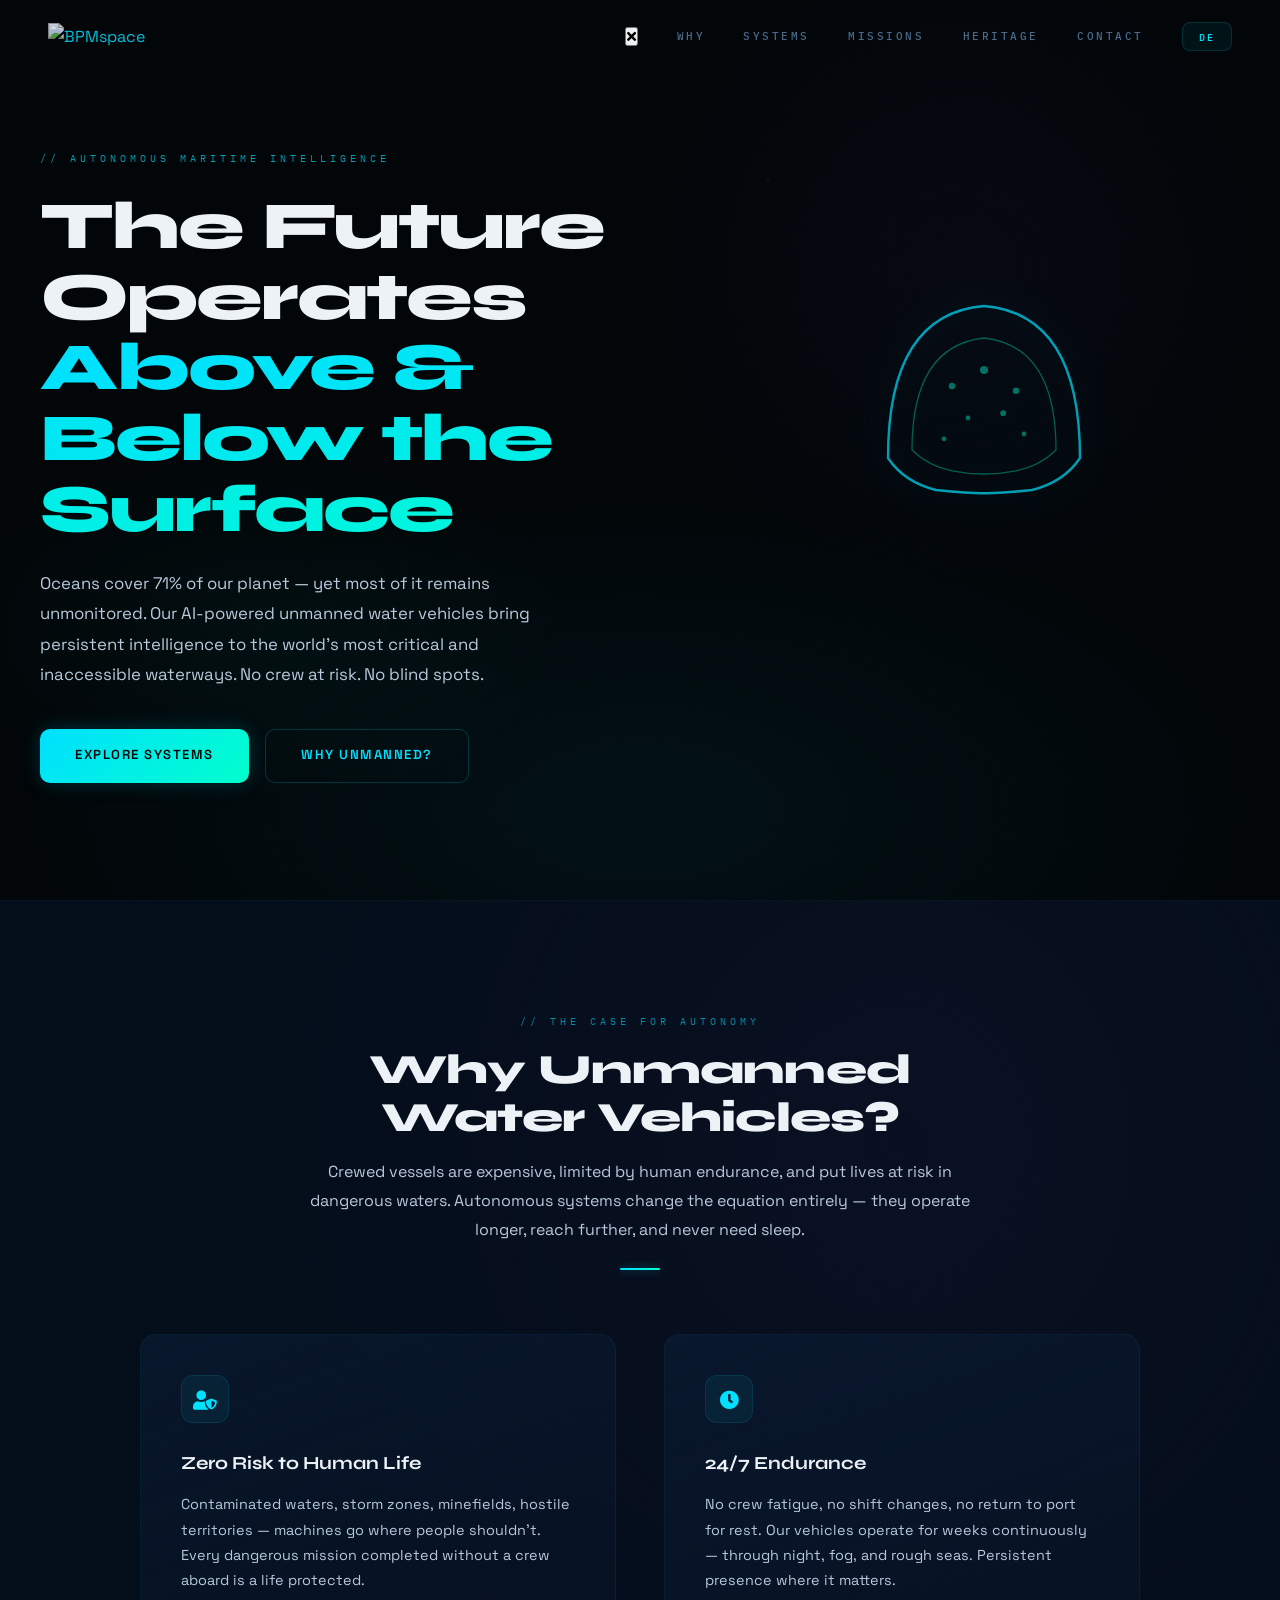
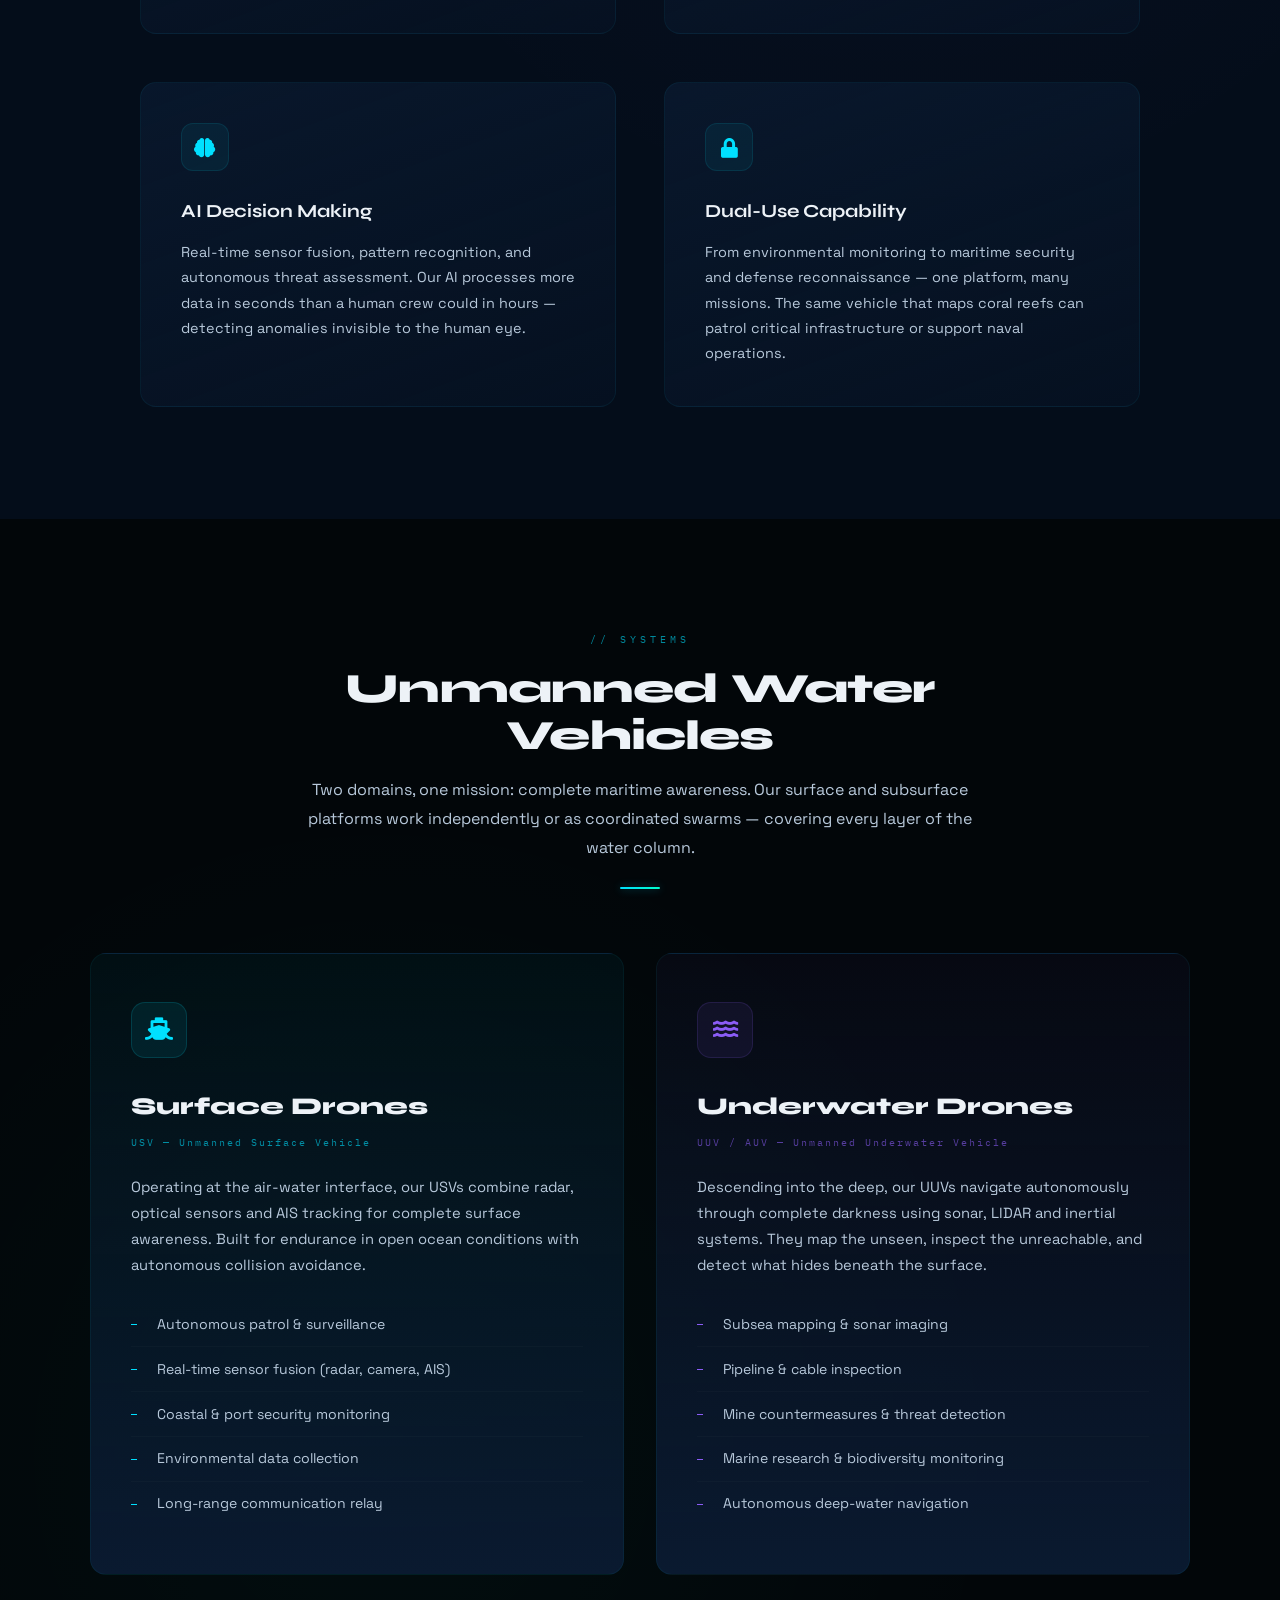
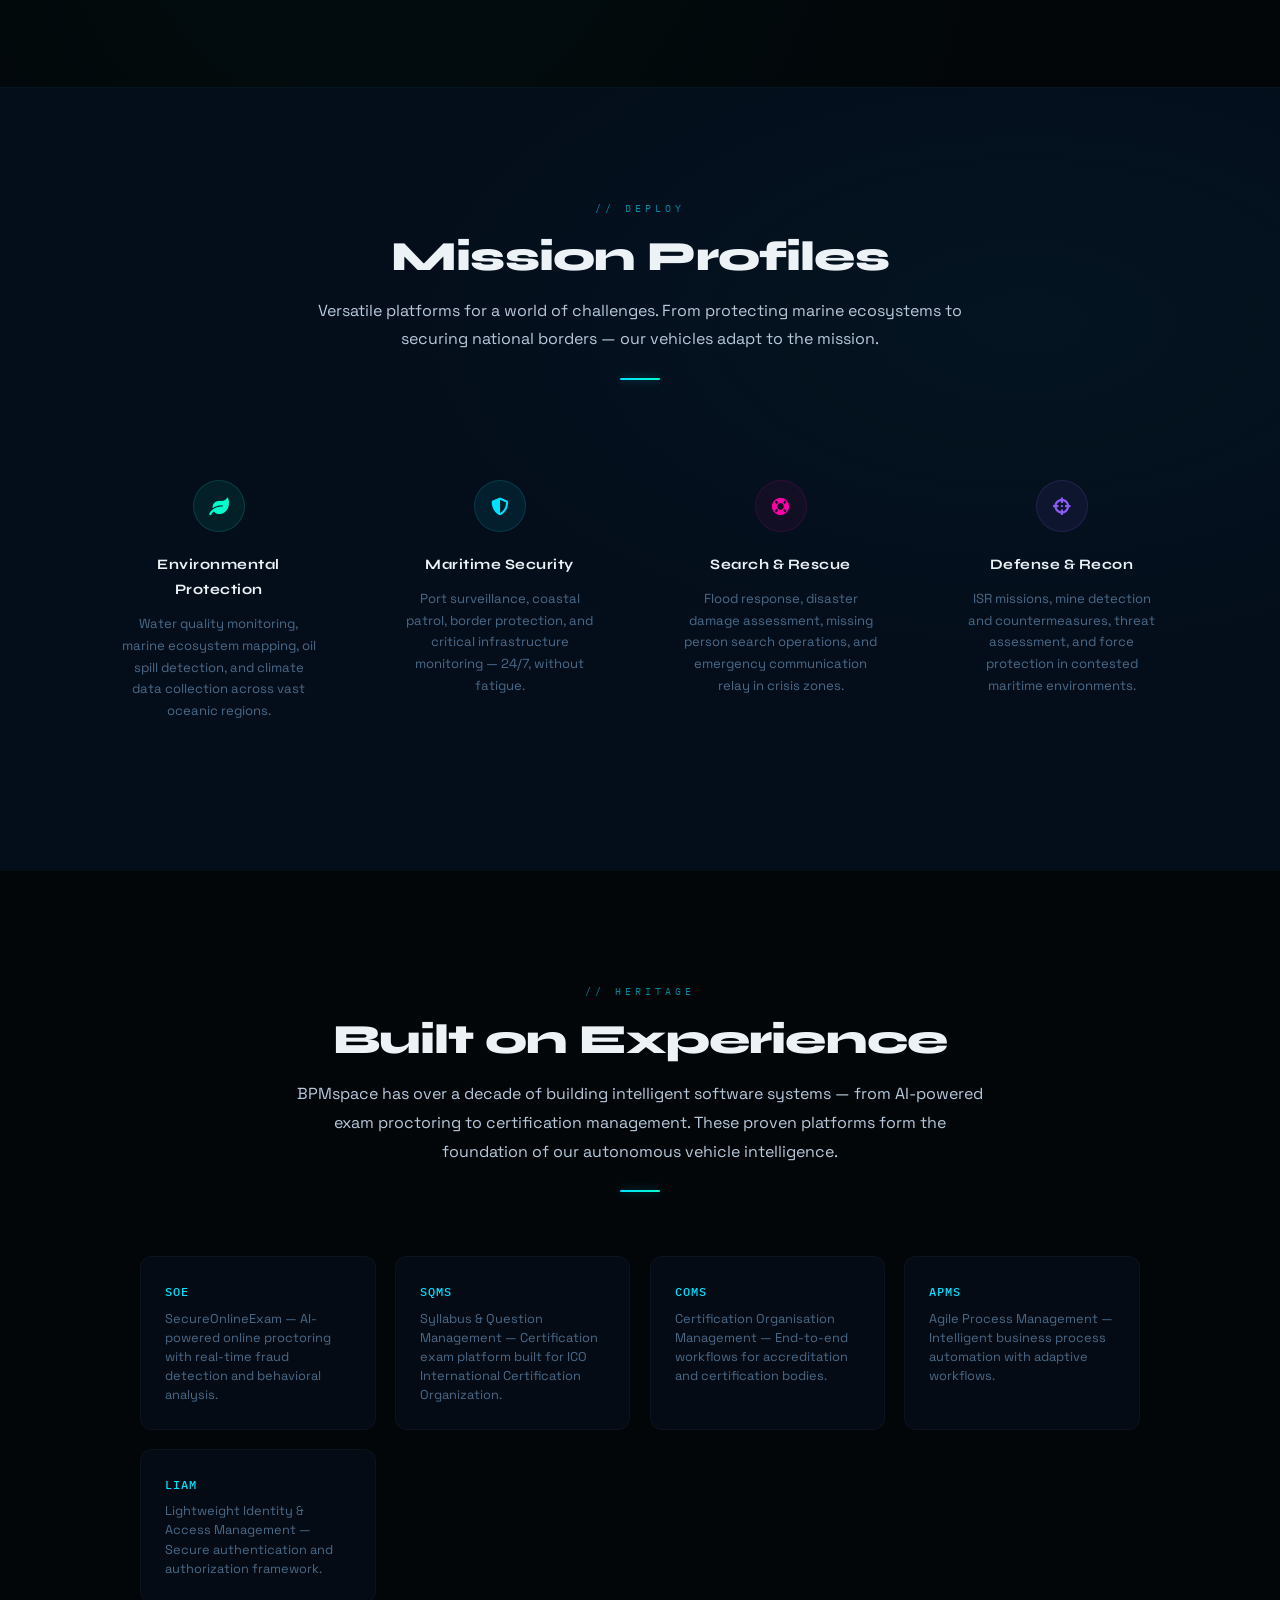
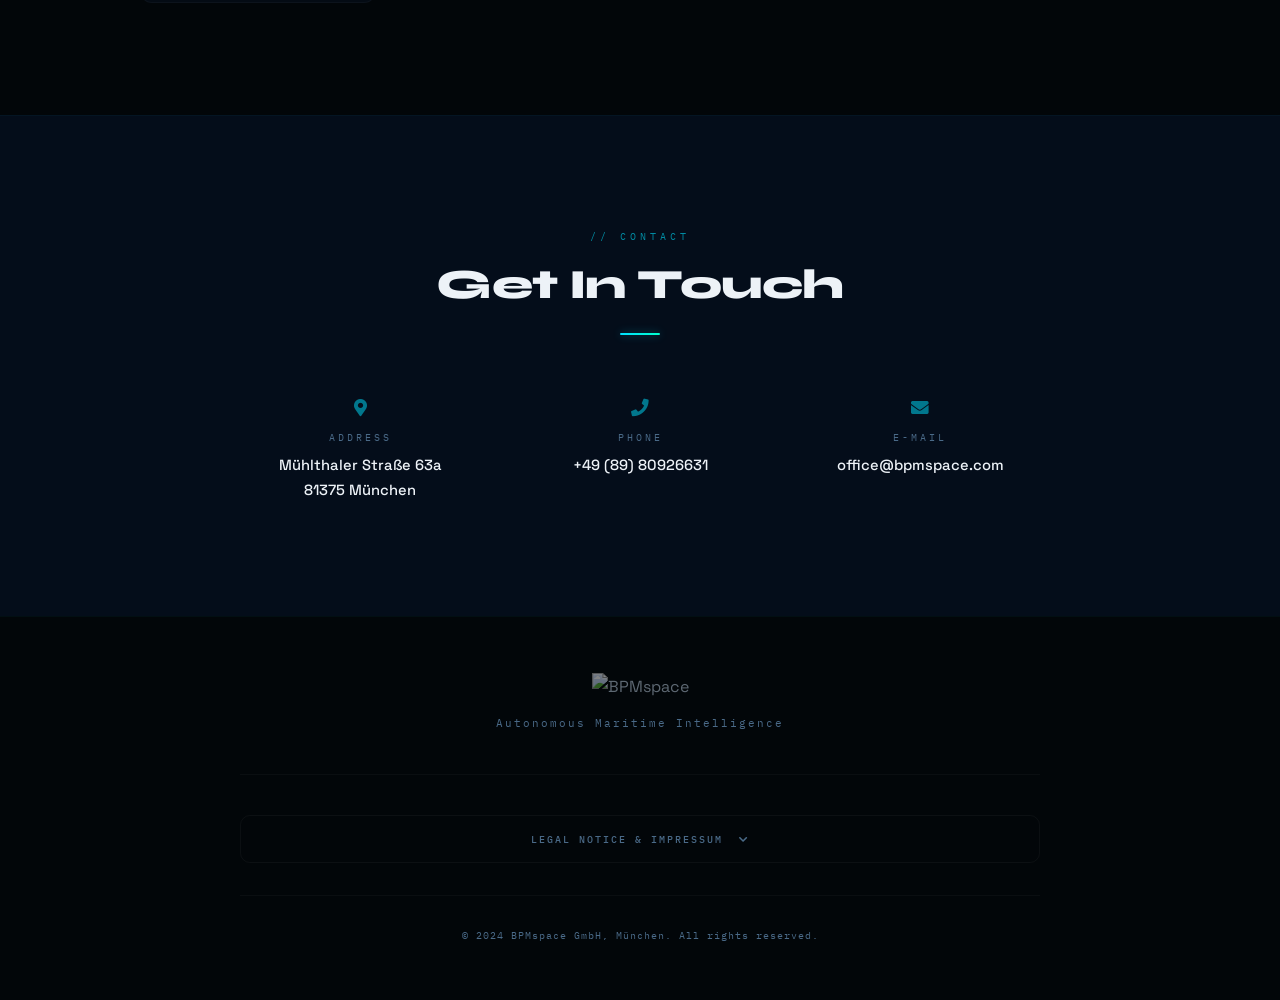
==== ddd60e7b-deee-4c54-92e2-0afe97db9af1/index.html @ 1446e056 "Add cache buster to preview CSS link https://claude.ai/code/session_01XAKo3nVesVHymwZc9NdC37" ====
<!DOCTYPE html>
<html lang="en">
<head>
    <meta charset="utf-8">
    <meta name="viewport" content="width=device-width, initial-scale=1, shrink-to-fit=no">
    <meta name="description" content="BPMspace — AI-powered unmanned water vehicles for maritime reconnaissance, environmental protection and security.">
    <title>BPMspace — Autonomous Maritime Intelligence</title>
    <link rel="icon" type="image/png" sizes="96x96" href="../assets/img/favicon-96x96.png">
    <link rel="icon" type="image/png" sizes="32x32" href="../assets/img/favicon-32x32.png">
    <link rel="stylesheet" href="https://use.fontawesome.com/releases/v5.3.1/css/all.css" integrity="sha384-mzrmE5qonljUremFsqc01SB46JvROS7bZs3IO2EmfFsd15uHvIt+Y8vEf7N7fWAU" crossorigin="anonymous">
    <link rel="stylesheet" href="./style.css?v=3">
</head>
<body class="lang-en">

<!-- HEADER -->
<header class="site-header" id="header">
    <a href="#hero"><img class="header-logo" src="../assets/img/bpmspace_weblogo.png" alt="BPMspace"></a>
    <button class="mobile-menu-btn" onclick="toggleMenu()" aria-label="Menu"><i class="fas fa-bars"></i></button>
    <nav class="header-nav" id="navMenu">
        <button class="mobile-menu-close" onclick="toggleMenu()" aria-label="Close"><i class="fas fa-times"></i></button>
        <a href="#why" onclick="closeMenu()"><span class="lang-en">Why</span><span class="lang-de">Warum</span></a>
        <a href="#vehicles" onclick="closeMenu()"><span class="lang-en">Systems</span><span class="lang-de">Systeme</span></a>
        <a href="#applications" onclick="closeMenu()"><span class="lang-en">Missions</span><span class="lang-de">Einsatz</span></a>
        <a href="#legacy" onclick="closeMenu()"><span class="lang-en">Heritage</span><span class="lang-de">Projekte</span></a>
        <a href="#contact" onclick="closeMenu()"><span class="lang-en">Contact</span><span class="lang-de">Kontakt</span></a>
        <button class="lang-toggle" onclick="toggleLang()">DE</button>
    </nav>
</header>

<!-- HERO -->
<section class="hero" id="hero">
    <div class="hero-inner">
        <div class="hero-text">
            <div class="hero-tag">
                <span class="lang-en">// Autonomous Maritime Intelligence</span>
                <span class="lang-de">// Autonome Maritime Intelligenz</span>
            </div>
            <h1>
                <span class="lang-en">The Future Operates<br><em>Above &amp; Below the Surface</em></span>
                <span class="lang-de">Die Zukunft operiert<br><em>über und unter Wasser</em></span>
            </h1>
            <p class="hero-desc">
                <span class="lang-en">Oceans cover 71% of our planet — yet most of it remains unmonitored. Our AI-powered unmanned water vehicles bring persistent intelligence to the world's most critical and inaccessible waterways. No crew at risk. No blind spots.</span>
                <span class="lang-de">71% unseres Planeten sind von Wasser bedeckt — doch der größte Teil bleibt unüberwacht. Unsere KI-gesteuerten unbemannten Wasserfahrzeuge bringen dauerhafte Aufklärung in die kritischsten und unzugänglichsten Gewässer der Welt. Keine Crew in Gefahr. Keine toten Winkel.</span>
            </p>
            <div class="cta-group">
                <a href="#vehicles" class="cta-primary">
                    <span class="lang-en">Explore Systems</span>
                    <span class="lang-de">Systeme entdecken</span>
                </a>
                <a href="#why" class="cta-secondary">
                    <span class="lang-en">Why Unmanned?</span>
                    <span class="lang-de">Warum unbemannt?</span>
                </a>
            </div>
        </div>
        <div class="jellyfish">
            <svg viewBox="0 0 200 300" xmlns="http://www.w3.org/2000/svg">
                <path class="jelly-body" d="M40,120 Q40,30 100,25 Q160,30 160,120 Q150,135 130,140 Q110,142 100,142 Q90,142 70,140 Q50,135 40,120Z"/>
                <path class="jelly-body-inner" d="M55,115 Q55,50 100,45 Q145,50 145,115 Q135,125 120,128 Q110,130 100,130 Q90,130 80,128 Q65,125 55,115Z"/>
                <circle class="jelly-dots" cx="80" cy="75" r="2"/>
                <circle class="jelly-dots" cx="100" cy="65" r="2.5"/>
                <circle class="jelly-dots" cx="120" cy="78" r="2"/>
                <circle class="jelly-dots" cx="90" cy="95" r="1.5"/>
                <circle class="jelly-dots" cx="112" cy="92" r="1.8"/>
                <circle class="jelly-dots" cx="75" cy="108" r="1.5"/>
                <circle class="jelly-dots" cx="125" cy="105" r="1.5"/>
                <path class="jelly-tentacle" d="M70,140 Q65,180 72,210 Q78,240 68,275"/>
                <path class="jelly-tentacle" d="M85,142 Q82,185 88,220 Q92,250 85,285"/>
                <path class="jelly-tentacle" d="M100,142 Q100,190 105,230 Q108,260 100,295"/>
                <path class="jelly-tentacle" d="M115,142 Q118,185 112,220 Q108,250 118,280"/>
                <path class="jelly-tentacle" d="M130,140 Q135,178 128,215 Q122,245 132,270"/>
            </svg>
        </div>
    </div>
</section>

<!-- WHY SECTION -->
<section class="section why-section" id="why">
    <div class="container">
        <div class="section-header centered">
            <div class="section-tag">
                <span class="lang-en">// The Case for Autonomy</span>
                <span class="lang-de">// Das Argument für Autonomie</span>
            </div>
            <h2>
                <span class="lang-en">Why Unmanned Water Vehicles?</span>
                <span class="lang-de">Warum unbemannte Wasserfahrzeuge?</span>
            </h2>
            <p>
                <span class="lang-en">Crewed vessels are expensive, limited by human endurance, and put lives at risk in dangerous waters. Autonomous systems change the equation entirely — they operate longer, reach further, and never need sleep.</span>
                <span class="lang-de">Bemannte Schiffe sind teuer, durch menschliche Ausdauer begrenzt und setzen Leben in gefährlichen Gewässern aufs Spiel. Autonome Systeme ändern die Gleichung grundlegend — sie operieren länger, reichen weiter und brauchen keinen Schlaf.</span>
            </p>
            <div class="accent-bar"></div>
        </div>
        <div class="why-grid">
            <div class="why-card">
                <div class="icon-wrap"><i class="fas fa-user-shield"></i></div>
                <h3><span class="lang-en">Zero Risk to Human Life</span><span class="lang-de">Kein Risiko für Menschenleben</span></h3>
                <p><span class="lang-en">Contaminated waters, storm zones, minefields, hostile territories — machines go where people shouldn't. Every dangerous mission completed without a crew aboard is a life protected.</span><span class="lang-de">Verseuchte Gewässer, Sturmzonen, Minenfelder, feindliche Gebiete — Maschinen gehen dorthin, wo Menschen nicht sein sollten. Jede gefährliche Mission ohne Besatzung ist ein geschütztes Leben.</span></p>
            </div>
            <div class="why-card">
                <div class="icon-wrap"><i class="fas fa-clock"></i></div>
                <h3><span class="lang-en">24/7 Endurance</span><span class="lang-de">24/7 Ausdauer</span></h3>
                <p><span class="lang-en">No crew fatigue, no shift changes, no return to port for rest. Our vehicles operate for weeks continuously — through night, fog, and rough seas. Persistent presence where it matters.</span><span class="lang-de">Keine Ermüdung der Crew, kein Schichtwechsel, keine Rückkehr zum Hafen. Unsere Fahrzeuge operieren wochenlang durchgehend — bei Nacht, Nebel und rauer See. Dauerhafte Präsenz wo es zählt.</span></p>
            </div>
            <div class="why-card">
                <div class="icon-wrap"><i class="fas fa-brain"></i></div>
                <h3><span class="lang-en">AI Decision Making</span><span class="lang-de">KI-Entscheidungsfindung</span></h3>
                <p><span class="lang-en">Real-time sensor fusion, pattern recognition, and autonomous threat assessment. Our AI processes more data in seconds than a human crew could in hours — detecting anomalies invisible to the human eye.</span><span class="lang-de">Echtzeit-Sensorfusion, Mustererkennung und autonome Bedrohungsbewertung. Unsere KI verarbeitet in Sekunden mehr Daten als eine menschliche Crew in Stunden — und erkennt Anomalien, die dem menschlichen Auge verborgen bleiben.</span></p>
            </div>
            <div class="why-card">
                <div class="icon-wrap"><i class="fas fa-lock"></i></div>
                <h3><span class="lang-en">Dual-Use Capability</span><span class="lang-de">Dual-Use-Fähigkeit</span></h3>
                <p><span class="lang-en">From environmental monitoring to maritime security and defense reconnaissance — one platform, many missions. The same vehicle that maps coral reefs can patrol critical infrastructure or support naval operations.</span><span class="lang-de">Von Umweltüberwachung über maritime Sicherheit bis zur Verteidigungsaufklärung — eine Plattform, viele Missionen. Dasselbe Fahrzeug, das Korallenriffe kartiert, kann kritische Infrastruktur patrouillieren oder Marineoperationen unterstützen.</span></p>
            </div>
        </div>
    </div>
</section>

<!-- VEHICLES -->
<section class="section vehicles-section" id="vehicles">
    <div class="container">
        <div class="section-header centered">
            <div class="section-tag">// Systems</div>
            <h2>
                <span class="lang-en">Unmanned Water Vehicles</span>
                <span class="lang-de">Unbemannte Wasserfahrzeuge</span>
            </h2>
            <p>
                <span class="lang-en">Two domains, one mission: complete maritime awareness. Our surface and subsurface platforms work independently or as coordinated swarms — covering every layer of the water column.</span>
                <span class="lang-de">Zwei Domänen, eine Mission: vollständiges maritimes Lagebild. Unsere Überwasser- und Unterwasser-Plattformen arbeiten unabhängig oder als koordinierte Schwärme — jede Schicht der Wassersäule abdeckend.</span>
            </p>
            <div class="accent-bar"></div>
        </div>
        <div class="vehicles-split">
            <div class="vehicle-panel usv">
                <div class="vehicle-icon"><i class="fas fa-ship"></i></div>
                <h3><span class="lang-en">Surface Drones</span><span class="lang-de">Überwasser-Drohnen</span></h3>
                <div class="v-sub">USV — Unmanned Surface Vehicle</div>
                <p class="v-desc">
                    <span class="lang-en">Operating at the air-water interface, our USVs combine radar, optical sensors and AIS tracking for complete surface awareness. Built for endurance in open ocean conditions with autonomous collision avoidance.</span>
                    <span class="lang-de">An der Luft-Wasser-Grenzfläche operierend kombinieren unsere USVs Radar, optische Sensoren und AIS-Tracking für vollständiges Oberflächen-Lagebild. Gebaut für Ausdauer auf offener See mit autonomer Kollisionsvermeidung.</span>
                </p>
                <ul class="v-features">
                    <li><span class="lang-en">Autonomous patrol &amp; surveillance</span><span class="lang-de">Autonome Patrouille &amp; Überwachung</span></li>
                    <li><span class="lang-en">Real-time sensor fusion (radar, camera, AIS)</span><span class="lang-de">Echtzeit-Sensorfusion (Radar, Kamera, AIS)</span></li>
                    <li><span class="lang-en">Coastal &amp; port security monitoring</span><span class="lang-de">Küsten- &amp; Hafensicherheit</span></li>
                    <li><span class="lang-en">Environmental data collection</span><span class="lang-de">Umweltdatenerhebung</span></li>
                    <li><span class="lang-en">Long-range communication relay</span><span class="lang-de">Langstrecken-Kommunikationsrelais</span></li>
                </ul>
            </div>
            <div class="vehicle-panel uuv">
                <div class="vehicle-icon"><i class="fas fa-water"></i></div>
                <h3><span class="lang-en">Underwater Drones</span><span class="lang-de">Unterwasser-Drohnen</span></h3>
                <div class="v-sub">UUV / AUV — Unmanned Underwater Vehicle</div>
                <p class="v-desc">
                    <span class="lang-en">Descending into the deep, our UUVs navigate autonomously through complete darkness using sonar, LIDAR and inertial systems. They map the unseen, inspect the unreachable, and detect what hides beneath the surface.</span>
                    <span class="lang-de">In die Tiefe abtauchend navigieren unsere UUVs autonom durch völlige Dunkelheit mittels Sonar, LIDAR und Inertialsystemen. Sie kartieren das Unsichtbare, inspizieren das Unerreichbare und entdecken was unter der Oberfläche verborgen liegt.</span>
                </p>
                <ul class="v-features">
                    <li><span class="lang-en">Subsea mapping &amp; sonar imaging</span><span class="lang-de">Unterwasserkartierung &amp; Sonar-Bildgebung</span></li>
                    <li><span class="lang-en">Pipeline &amp; cable inspection</span><span class="lang-de">Pipeline- &amp; Kabelinspektion</span></li>
                    <li><span class="lang-en">Mine countermeasures &amp; threat detection</span><span class="lang-de">Minenabwehr &amp; Bedrohungserkennung</span></li>
                    <li><span class="lang-en">Marine research &amp; biodiversity monitoring</span><span class="lang-de">Meeresforschung &amp; Biodiversitäts-Monitoring</span></li>
                    <li><span class="lang-en">Autonomous deep-water navigation</span><span class="lang-de">Autonome Tiefwasser-Navigation</span></li>
                </ul>
            </div>
        </div>
    </div>
</section>

<!-- APPLICATIONS -->
<section class="section applications-section" id="applications">
    <div class="container">
        <div class="section-header centered">
            <div class="section-tag">// Deploy</div>
            <h2>
                <span class="lang-en">Mission Profiles</span>
                <span class="lang-de">Einsatzprofile</span>
            </h2>
            <p>
                <span class="lang-en">Versatile platforms for a world of challenges. From protecting marine ecosystems to securing national borders — our vehicles adapt to the mission.</span>
                <span class="lang-de">Vielseitige Plattformen für eine Welt voller Herausforderungen. Vom Schutz mariner Ökosysteme bis zur Sicherung nationaler Grenzen — unsere Fahrzeuge passen sich der Mission an.</span>
            </p>
            <div class="accent-bar"></div>
        </div>
        <div class="app-grid">
            <div class="app-card">
                <div class="app-icon"><i class="fas fa-leaf"></i></div>
                <h4><span class="lang-en">Environmental Protection</span><span class="lang-de">Umweltschutz</span></h4>
                <p><span class="lang-en">Water quality monitoring, marine ecosystem mapping, oil spill detection, and climate data collection across vast oceanic regions.</span><span class="lang-de">Wasserqualitätsüberwachung, Kartierung mariner Ökosysteme, Ölpest-Erkennung und Klimadatenerhebung über riesige ozeanische Regionen.</span></p>
            </div>
            <div class="app-card">
                <div class="app-icon"><i class="fas fa-shield-alt"></i></div>
                <h4><span class="lang-en">Maritime Security</span><span class="lang-de">Maritime Sicherheit</span></h4>
                <p><span class="lang-en">Port surveillance, coastal patrol, border protection, and critical infrastructure monitoring — 24/7, without fatigue.</span><span class="lang-de">Hafenüberwachung, Küstenpatrouille, Grenzschutz und Überwachung kritischer Infrastruktur — 24/7, ohne Ermüdung.</span></p>
            </div>
            <div class="app-card">
                <div class="app-icon"><i class="fas fa-life-ring"></i></div>
                <h4><span class="lang-en">Search &amp; Rescue</span><span class="lang-de">Such- &amp; Rettung</span></h4>
                <p><span class="lang-en">Flood response, disaster damage assessment, missing person search operations, and emergency communication relay in crisis zones.</span><span class="lang-de">Hochwassereinsatz, Katastrophen-Schadensbewertung, Vermisstensuche und Notfall-Kommunikationsrelais in Krisengebieten.</span></p>
            </div>
            <div class="app-card">
                <div class="app-icon"><i class="fas fa-crosshairs"></i></div>
                <h4><span class="lang-en">Defense &amp; Recon</span><span class="lang-de">Verteidigung &amp; Aufklärung</span></h4>
                <p><span class="lang-en">ISR missions, mine detection and countermeasures, threat assessment, and force protection in contested maritime environments.</span><span class="lang-de">ISR-Missionen, Minenerkennung und -abwehr, Bedrohungsbewertung und Kräfteschutz in umkämpften maritimen Umgebungen.</span></p>
            </div>
        </div>
    </div>
</section>

<!-- LEGACY PROJECTS -->
<section class="section legacy-section" id="legacy">
    <div class="container">
        <div class="section-header centered">
            <div class="section-tag">// Heritage</div>
            <h2>
                <span class="lang-en">Built on Experience</span>
                <span class="lang-de">Auf Erfahrung gebaut</span>
            </h2>
            <p>
                <span class="lang-en">BPMspace has over a decade of building intelligent software systems — from AI-powered exam proctoring to certification management. These proven platforms form the foundation of our autonomous vehicle intelligence.</span>
                <span class="lang-de">BPMspace hat über ein Jahrzehnt Erfahrung im Bau intelligenter Softwaresysteme — von KI-gestützter Prüfungsüberwachung bis zum Zertifizierungsmanagement. Diese bewährten Plattformen bilden das Fundament unserer autonomen Fahrzeugintelligenz.</span>
            </p>
            <div class="accent-bar"></div>
        </div>
        <div class="legacy-grid">
            <div class="legacy-card">
                <h4>SOE</h4>
                <p><span class="lang-en">SecureOnlineExam — AI-powered online proctoring with real-time fraud detection and behavioral analysis.</span><span class="lang-de">SecureOnlineExam — KI-gestützte Online-Prüfungsüberwachung mit Echtzeit-Betrugserkennung und Verhaltensanalyse.</span></p>
            </div>
            <div class="legacy-card">
                <h4>SQMS</h4>
                <p><span class="lang-en">Syllabus &amp; Question Management — Certification exam platform built for ICO International Certification Organization.</span><span class="lang-de">Syllabus &amp; Question Management — Zertifizierungs-Prüfungsplattform für die ICO International Certification Organization.</span></p>
            </div>
            <div class="legacy-card">
                <h4>COMS</h4>
                <p><span class="lang-en">Certification Organisation Management — End-to-end workflows for accreditation and certification bodies.</span><span class="lang-de">Certification Organisation Management — End-to-End-Workflows für Akkreditierungs- und Zertifizierungsstellen.</span></p>
            </div>
            <div class="legacy-card">
                <h4>APMS</h4>
                <p><span class="lang-en">Agile Process Management — Intelligent business process automation with adaptive workflows.</span><span class="lang-de">Agile Process Management — Intelligente Geschäftsprozessautomatisierung mit adaptiven Workflows.</span></p>
            </div>
            <div class="legacy-card">
                <h4>LIAM</h4>
                <p><span class="lang-en">Lightweight Identity &amp; Access Management — Secure authentication and authorization framework.</span><span class="lang-de">Lightweight Identity &amp; Access Management — Sicheres Authentifizierungs- und Autorisierungs-Framework.</span></p>
            </div>
        </div>
    </div>
</section>

<!-- CONTACT -->
<section class="section contact-section" id="contact">
    <div class="container">
        <div class="section-header centered">
            <div class="section-tag">// Contact</div>
            <h2><span class="lang-en">Get In Touch</span><span class="lang-de">Kontakt</span></h2>
            <div class="accent-bar"></div>
        </div>
        <div class="contact-grid">
            <div class="contact-item">
                <i class="fas fa-map-marker-alt"></i>
                <div class="label"><span class="lang-en">Address</span><span class="lang-de">Adresse</span></div>
                <div class="value">Mühlthaler Straße 63a<br>81375 München</div>
            </div>
            <div class="contact-item">
                <i class="fas fa-phone"></i>
                <div class="label"><span class="lang-en">Phone</span><span class="lang-de">Telefon</span></div>
                <div class="value"><a href="tel:+498980926631">+49 (89) 80926631</a></div>
            </div>
            <div class="contact-item">
                <i class="fas fa-envelope"></i>
                <div class="label">E-Mail</div>
                <div class="value"><a href="mailto:office@bpmspace.com">office@bpmspace.com</a></div>
            </div>
        </div>
    </div>
</section>

<!-- FOOTER -->
<footer class="site-footer">
    <div class="footer-inner">
        <div class="footer-brand">
            <img src="../assets/img/bpmspace_weblogo.png" alt="BPMspace" style="height:26px">
            <p><span class="lang-en">Autonomous Maritime Intelligence</span><span class="lang-de">Autonome Maritime Intelligenz</span></p>
        </div>
        <button class="impressum-toggle" onclick="toggleImpressum()">
            <span class="lang-en">Legal Notice &amp; Impressum</span>
            <span class="lang-de">Impressum &amp; Rechtliches</span>
            <i class="fas fa-chevron-down" style="margin-left:0.5rem;font-size:0.6rem;transition:0.3s"></i>
        </button>
        <div class="impressum-content" id="impressum">
            <h2>Angaben gem&auml;&szlig; &sect; 5 TMG</h2>
            <p>BPMspace GmbH<br>Mühlthaler Straße 63a<br>81375 München</p>
            <p>Handelsregister: 204660<br>Registergericht: München</p>
            <p><strong>Vertreten durch die Geschäftsführer:</strong><br>Dipl.-Inf. Robert Kuhlig</p>
            <h2>Kontakt</h2>
            <p>Telefon: +49 (89) 80926631<br>Telefax: +49 (89) 80926631<br>E-Mail: office@bpmspace.com</p>
            <h2>Umsatzsteuer</h2>
            <p>Umsatzsteuer-Identifikationsnummer gem&auml;&szlig; &sect;27 a Umsatzsteuergesetz:<br>DE289331112</p>
            <p>Wir sind nicht bereit oder verpflichtet, an Streitbeilegungsverfahren vor einer Verbraucherschlichtungsstelle teilzunehmen.</p>
            <h3>Haftung f&uuml;r Inhalte</h3>
            <p>Als Diensteanbieter sind wir gem&auml;&szlig; &sect; 7 Abs.1 TMG f&uuml;r eigene Inhalte auf diesen Seiten nach den allgemeinen Gesetzen verantwortlich. Nach &sect;&sect; 8 bis 10 TMG sind wir als Diensteanbieter jedoch nicht verpflichtet, &uuml;bermittelte oder gespeicherte fremde Informationen zu &uuml;berwachen oder nach Umst&auml;nden zu forschen, die auf eine rechtswidrige T&auml;tigkeit hinweisen.</p>
            <p>Verpflichtungen zur Entfernung oder Sperrung der Nutzung von Informationen nach den allgemeinen Gesetzen bleiben hiervon unber&uuml;hrt. Eine diesbez&uuml;gliche Haftung ist jedoch erst ab dem Zeitpunkt der Kenntnis einer konkreten Rechtsverletzung m&ouml;glich. Bei Bekanntwerden von entsprechenden Rechtsverletzungen werden wir diese Inhalte umgehend entfernen.</p>
            <h3>Haftung f&uuml;r Links</h3>
            <p>Unser Angebot enth&auml;lt Links zu externen Websites Dritter, auf deren Inhalte wir keinen Einfluss haben. Deshalb k&ouml;nnen wir f&uuml;r diese fremden Inhalte auch keine Gew&auml;hr &uuml;bernehmen. F&uuml;r die Inhalte der verlinkten Seiten ist stets der jeweilige Anbieter oder Betreiber der Seiten verantwortlich. Die verlinkten Seiten wurden zum Zeitpunkt der Verlinkung auf m&ouml;gliche Rechtsverst&ouml;&szlig;e &uuml;berpr&uuml;ft. Rechtswidrige Inhalte waren zum Zeitpunkt der Verlinkung nicht erkennbar.</p>
            <p>Eine permanente inhaltliche Kontrolle der verlinkten Seiten ist jedoch ohne konkrete Anhaltspunkte einer Rechtsverletzung nicht zumutbar. Bei Bekanntwerden von Rechtsverletzungen werden wir derartige Links umgehend entfernen.</p>
            <h3>Urheberrecht</h3>
            <p>Die durch die Seitenbetreiber erstellten Inhalte und Werke auf diesen Seiten unterliegen dem deutschen Urheberrecht. Die Vervielf&auml;ltigung, Bearbeitung, Verbreitung und jede Art der Verwertung au&szlig;erhalb der Grenzen des Urheberrechtes bed&uuml;rfen der schriftlichen Zustimmung des jeweiligen Autors bzw. Erstellers. Downloads und Kopien dieser Seite sind nur f&uuml;r den privaten, nicht kommerziellen Gebrauch gestattet.</p>
            <p>Soweit die Inhalte auf dieser Seite nicht vom Betreiber erstellt wurden, werden die Urheberrechte Dritter beachtet. Insbesondere werden Inhalte Dritter als solche gekennzeichnet. Sollten Sie trotzdem auf eine Urheberrechtsverletzung aufmerksam werden, bitten wir um einen entsprechenden Hinweis. Bei Bekanntwerden von Rechtsverletzungen werden wir derartige Inhalte umgehend entfernen.</p>
        </div>
        <div class="footer-bottom">
            &copy; 2024 BPMspace GmbH, München.
            <span class="lang-en">All rights reserved.</span>
            <span class="lang-de">Alle Rechte vorbehalten.</span>
        </div>
    </div>
</footer>

<script>
function toggleLang() {
    const body = document.body;
    const btn = document.querySelector('.lang-toggle');
    if (body.classList.contains('lang-en')) {
        body.classList.remove('lang-en');
        body.classList.add('lang-de');
        btn.textContent = 'EN';
    } else {
        body.classList.remove('lang-de');
        body.classList.add('lang-en');
        btn.textContent = 'DE';
    }
}
window.addEventListener('scroll', function() {
    document.getElementById('header').classList.toggle('scrolled', window.scrollY > 80);
});
function toggleMenu() { document.getElementById('navMenu').classList.toggle('open'); }
function closeMenu() { document.getElementById('navMenu').classList.remove('open'); }
function toggleImpressum() {
    const imp = document.getElementById('impressum');
    imp.classList.toggle('open');
    const icon = document.querySelector('.impressum-toggle .fa-chevron-down');
    if (icon) icon.style.transform = imp.classList.contains('open') ? 'rotate(180deg)' : '';
}
</script>
</body>
</html>
---- ddd60e7b-deee-4c54-92e2-0afe97db9af1/style.css ----
/* ============================================
   BPMspace — Autonomous Maritime Intelligence
   Abyssal Neon · Jellyfish Edition
   ============================================ */

@import url('https://fonts.googleapis.com/css2?family=Space+Grotesk:wght@400;500;600;700&family=Syne:wght@400;600;700;800&family=IBM+Plex+Mono:wght@400;500&display=swap');

:root {
  --abyss: #020609;
  --deep: #040d1a;
  --ocean: #071428;
  --surface: #0c2040;
  --card: #0a1a30;
  --card-border: rgba(0, 210, 255, 0.06);
  --neon-cyan: #00e0ff;
  --neon-magenta: #ff00aa;
  --neon-teal: #00ffcc;
  --neon-violet: #8b5cf6;
  --bio-glow: #00ffd5;
  --text: #b8c9db;
  --text-bright: #edf2f7;
  --text-dim: #4a6a88;
  --font-head: 'Syne', sans-serif;
  --font-body: 'Space Grotesk', sans-serif;
  --font-mono: 'IBM Plex Mono', monospace;
  --ease: cubic-bezier(0.16, 1, 0.3, 1);
  --radius: 16px;
}

/* --- Reset --- */
*, *::before, *::after { box-sizing: border-box; margin: 0; padding: 0; }
html { scroll-behavior: smooth; }
body {
  font-family: var(--font-body);
  background: var(--abyss);
  color: var(--text);
  line-height: 1.75;
  overflow-x: hidden;
  -webkit-font-smoothing: antialiased;
}
a { color: var(--neon-cyan); text-decoration: none; transition: 0.3s var(--ease); }
a:hover { color: var(--neon-teal); }
img { max-width: 100%; height: auto; }

/* --- Language --- */
body.lang-en .lang-de { display: none !important; }
body.lang-de .lang-en { display: none !important; }

/* ==============================
   HEADER
   ============================== */
.site-header {
  position: fixed; top: 0; left: 0; right: 0; z-index: 100;
  display: flex; justify-content: space-between; align-items: center;
  padding: 1.4rem 3rem;
  background: transparent;
  transition: 0.4s var(--ease);
}
.site-header.scrolled {
  background: rgba(2, 6, 9, 0.9);
  backdrop-filter: blur(24px) saturate(1.4);
  border-bottom: 1px solid rgba(0, 224, 255, 0.05);
  padding: 0.9rem 3rem;
}
.header-logo { height: 32px; opacity: 0.85; transition: 0.3s; }
.header-logo:hover { opacity: 1; }
.header-nav { display: flex; align-items: center; gap: 2.4rem; }
.header-nav a {
  font-family: var(--font-mono);
  font-size: 0.68rem;
  font-weight: 500;
  color: var(--text-dim);
  text-transform: uppercase;
  letter-spacing: 2.5px;
  transition: 0.3s;
  position: relative;
}
.header-nav a:hover { color: var(--neon-cyan); }
.header-nav a::after {
  content: ''; position: absolute; bottom: -6px; left: 0;
  width: 0; height: 1px; background: var(--neon-cyan);
  transition: 0.4s var(--ease);
}
.header-nav a:hover::after { width: 100%; }

.lang-toggle {
  font-family: var(--font-mono);
  font-size: 0.65rem; font-weight: 500;
  letter-spacing: 2px;
  color: var(--neon-cyan);
  background: rgba(0, 224, 255, 0.06);
  border: 1px solid rgba(0, 224, 255, 0.15);
  padding: 0.4rem 1rem;
  border-radius: 8px; cursor: pointer;
  transition: 0.3s var(--ease);
}
.lang-toggle:hover {
  background: rgba(0, 224, 255, 0.12);
  box-shadow: 0 0 20px rgba(0, 224, 255, 0.15);
}

/* Mobile */
.mobile-menu-btn {
  display: none; background: none; border: none;
  color: var(--text-bright); font-size: 1.3rem; cursor: pointer;
}
@media (max-width: 860px) {
  .site-header { padding: 1rem 1.5rem; }
  .mobile-menu-btn { display: block; }
  .header-nav {
    position: fixed; top: 0; right: -100%;
    width: 75vw; max-width: 340px; height: 100dvh;
    background: var(--deep);
    border-left: 1px solid rgba(0, 224, 255, 0.06);
    flex-direction: column; padding: 5rem 2rem; gap: 2rem;
    transition: 0.4s var(--ease);
  }
  .header-nav.open { right: 0; }
  .header-nav a { font-size: 0.8rem; color: var(--text); }
  .mobile-menu-close {
    position: absolute; top: 1.2rem; right: 1.2rem;
    background: none; border: none; color: var(--text-dim);
    font-size: 1.3rem; cursor: pointer;
  }
}

/* ==============================
   HERO — with Jellyfish
   ============================== */
.hero {
  position: relative;
  min-height: 100vh; min-height: 100dvh;
  display: flex; align-items: center; justify-content: center;
  padding: 8rem 2rem 6rem;
  overflow: hidden;
  background:
    radial-gradient(ellipse 70% 50% at 50% 90%, rgba(0, 224, 255, 0.05) 0%, transparent 70%),
    radial-gradient(ellipse 40% 60% at 75% 30%, rgba(139, 92, 246, 0.04) 0%, transparent 60%),
    radial-gradient(ellipse 50% 40% at 20% 70%, rgba(0, 255, 204, 0.03) 0%, transparent 50%),
    var(--abyss);
}

/* Jellyfish */
.jellyfish {
  position: absolute;
  width: 320px; height: 400px;
  right: 8%; top: 50%;
  transform: translateY(-50%);
  opacity: 0.7;
  animation: jellyFloat 8s ease-in-out infinite;
  pointer-events: none;
}
@keyframes jellyFloat {
  0%, 100% { transform: translateY(-50%) translateX(0); }
  25% { transform: translateY(-53%) translateX(5px); }
  75% { transform: translateY(-47%) translateX(-5px); }
}

/* Jellyfish SVG parts animation */
.jelly-body {
  fill: none;
  stroke: var(--neon-cyan);
  stroke-width: 1.5;
  filter: drop-shadow(0 0 12px rgba(0, 224, 255, 0.4)) drop-shadow(0 0 40px rgba(0, 224, 255, 0.15));
  animation: jellyPulse 3s ease-in-out infinite;
}
.jelly-body-inner {
  fill: rgba(0, 224, 255, 0.03);
  stroke: var(--neon-teal);
  stroke-width: 0.8;
  opacity: 0.5;
}
.jelly-tentacle {
  fill: none;
  stroke-width: 1;
  stroke-linecap: round;
  opacity: 0.5;
  filter: drop-shadow(0 0 8px rgba(0, 255, 204, 0.3));
}
.jelly-tentacle:nth-child(1) { stroke: var(--neon-cyan); animation: tentacleSway 4s ease-in-out infinite; }
.jelly-tentacle:nth-child(2) { stroke: var(--neon-teal); animation: tentacleSway 5s ease-in-out infinite 0.5s; }
.jelly-tentacle:nth-child(3) { stroke: var(--neon-magenta); animation: tentacleSway 4.5s ease-in-out infinite 1s; opacity: 0.3; }
.jelly-tentacle:nth-child(4) { stroke: var(--neon-violet); animation: tentacleSway 5.5s ease-in-out infinite 0.3s; opacity: 0.25; }
.jelly-tentacle:nth-child(5) { stroke: var(--neon-cyan); animation: tentacleSway 4.2s ease-in-out infinite 0.7s; opacity: 0.4; }

.jelly-dots {
  fill: var(--bio-glow);
  opacity: 0.6;
  animation: dotPulse 2s ease-in-out infinite;
}

@keyframes jellyPulse {
  0%, 100% { stroke-width: 1.5; }
  50% { stroke-width: 2; }
}
@keyframes tentacleSway {
  0%, 100% { transform: translateX(0) rotate(0deg); }
  50% { transform: translateX(8px) rotate(2deg); }
}
@keyframes dotPulse {
  0%, 100% { opacity: 0.6; }
  50% { opacity: 1; }
}

/* Depth particles */
.hero::after {
  content: '';
  position: absolute; inset: 0;
  background-image:
    radial-gradient(1px 1px at 10% 40%, rgba(0, 224, 255, 0.3), transparent),
    radial-gradient(1px 1px at 30% 70%, rgba(0, 255, 204, 0.2), transparent),
    radial-gradient(1.5px 1.5px at 60% 20%, rgba(139, 92, 246, 0.2), transparent),
    radial-gradient(1px 1px at 80% 60%, rgba(0, 224, 255, 0.2), transparent),
    radial-gradient(1px 1px at 45% 85%, rgba(255, 0, 170, 0.15), transparent),
    radial-gradient(1px 1px at 90% 30%, rgba(0, 255, 204, 0.15), transparent);
  animation: particleDrift 20s linear infinite;
  pointer-events: none;
}
@keyframes particleDrift {
  0% { transform: translateY(0); }
  100% { transform: translateY(-30px); }
}

.hero-inner {
  display: grid;
  grid-template-columns: 1fr 1fr;
  align-items: center;
  gap: 4rem;
  max-width: 1200px;
  width: 100%;
  position: relative; z-index: 2;
}
@media (max-width: 960px) {
  .hero-inner { grid-template-columns: 1fr; text-align: center; }
  .jellyfish {
    position: relative; right: auto; top: auto; transform: none;
    width: 220px; height: 280px; margin: 0 auto 2rem;
    animation: jellyFloat 8s ease-in-out infinite;
  }
  .hero-inner { display: flex; flex-direction: column-reverse; }
}

.hero-text { max-width: 600px; }
.hero-tag {
  font-family: var(--font-mono);
  font-size: 0.65rem;
  letter-spacing: 4px;
  text-transform: uppercase;
  color: var(--neon-cyan);
  margin-bottom: 1.5rem;
  opacity: 0.7;
}
.hero h1 {
  font-family: var(--font-head);
  font-size: clamp(2.5rem, 5.5vw, 4.2rem);
  font-weight: 800;
  line-height: 1.05;
  color: var(--text-bright);
  margin-bottom: 1.5rem;
  letter-spacing: -0.03em;
}
.hero h1 em {
  font-style: normal;
  background: linear-gradient(135deg, var(--neon-cyan), var(--neon-teal), var(--neon-violet));
  background-size: 300% 300%;
  -webkit-background-clip: text;
  -webkit-text-fill-color: transparent;
  background-clip: text;
  animation: gradShift 8s ease infinite;
}
@keyframes gradShift {
  0%, 100% { background-position: 0% 50%; }
  50% { background-position: 100% 50%; }
}
.hero-desc {
  font-size: 1.05rem;
  color: var(--text);
  line-height: 1.8;
  margin-bottom: 2.5rem;
  max-width: 500px;
}
@media (max-width: 960px) {
  .hero-desc { margin-left: auto; margin-right: auto; }
}

.cta-group { display: flex; gap: 1rem; flex-wrap: wrap; }
@media (max-width: 960px) { .cta-group { justify-content: center; } }

.cta-primary {
  display: inline-flex; align-items: center; gap: 0.6rem;
  padding: 0.9rem 2.2rem;
  font-family: var(--font-body); font-size: 0.82rem; font-weight: 600;
  letter-spacing: 1.5px; text-transform: uppercase;
  color: var(--abyss);
  background: linear-gradient(135deg, var(--neon-cyan), var(--neon-teal));
  border: none; border-radius: 10px; cursor: pointer;
  text-decoration: none;
  transition: 0.3s var(--ease);
  box-shadow: 0 0 20px rgba(0, 224, 255, 0.2), 0 4px 15px rgba(0, 0, 0, 0.3);
}
.cta-primary:hover {
  transform: translateY(-2px);
  box-shadow: 0 0 40px rgba(0, 224, 255, 0.35), 0 8px 25px rgba(0, 0, 0, 0.4);
  color: var(--abyss);
}
.cta-secondary {
  display: inline-flex; align-items: center; gap: 0.6rem;
  padding: 0.9rem 2.2rem;
  font-family: var(--font-body); font-size: 0.82rem; font-weight: 600;
  letter-spacing: 1.5px; text-transform: uppercase;
  color: var(--neon-cyan);
  background: transparent;
  border: 1px solid rgba(0, 224, 255, 0.2);
  border-radius: 10px; cursor: pointer;
  text-decoration: none;
  transition: 0.3s var(--ease);
}
.cta-secondary:hover {
  background: rgba(0, 224, 255, 0.06);
  border-color: rgba(0, 224, 255, 0.4);
  color: var(--neon-cyan);
}

/* ==============================
   SECTION COMMONS
   ============================== */
.section { padding: 7rem 2rem; position: relative; }
.section-header {
  max-width: 700px;
  margin-bottom: 4rem;
}
.section-header.centered { text-align: center; margin-left: auto; margin-right: auto; }
.section-tag {
  font-family: var(--font-mono);
  font-size: 0.62rem; letter-spacing: 4px;
  text-transform: uppercase;
  color: var(--neon-cyan); opacity: 0.6;
  margin-bottom: 1rem;
}
.section-header h2 {
  font-family: var(--font-head);
  font-size: clamp(1.8rem, 3.5vw, 2.6rem);
  font-weight: 800;
  color: var(--text-bright);
  letter-spacing: -0.02em;
  margin-bottom: 1rem;
  line-height: 1.15;
}
.section-header p {
  color: var(--text);
  font-size: 1rem;
  line-height: 1.8;
}
.accent-bar {
  width: 40px; height: 2px; margin-top: 1.5rem;
  background: linear-gradient(90deg, var(--neon-cyan), var(--neon-teal));
  border-radius: 1px;
  box-shadow: 0 0 8px rgba(0, 224, 255, 0.4);
}
.section-header.centered .accent-bar { margin-left: auto; margin-right: auto; }

/* ==============================
   WHY SECTION — Manifesto
   ============================== */
.why-section {
  background:
    radial-gradient(ellipse at 70% 20%, rgba(139, 92, 246, 0.04) 0%, transparent 50%),
    var(--deep);
  border-top: 1px solid rgba(0, 224, 255, 0.04);
}
.why-grid {
  display: grid;
  grid-template-columns: 1fr 1fr;
  gap: 3rem;
  max-width: 1000px;
  margin: 0 auto;
}
@media (max-width: 768px) { .why-grid { grid-template-columns: 1fr; gap: 2rem; } }

.why-card {
  padding: 2.5rem;
  background: linear-gradient(160deg, rgba(10, 26, 48, 0.8), rgba(10, 26, 48, 0.3));
  border: 1px solid var(--card-border);
  border-radius: var(--radius);
  transition: 0.4s var(--ease);
  position: relative; overflow: hidden;
}
.why-card::before {
  content: ''; position: absolute; top: 0; left: 0; right: 0; height: 1px;
  background: linear-gradient(90deg, transparent, var(--neon-cyan), transparent);
  opacity: 0; transition: 0.4s;
}
.why-card:hover {
  border-color: rgba(0, 224, 255, 0.12);
  transform: translateY(-4px);
  box-shadow: 0 20px 50px rgba(0, 0, 0, 0.3), 0 0 30px rgba(0, 224, 255, 0.04);
}
.why-card:hover::before { opacity: 1; }
.why-card .icon-wrap {
  width: 48px; height: 48px;
  display: flex; align-items: center; justify-content: center;
  border-radius: 12px;
  background: rgba(0, 224, 255, 0.06);
  border: 1px solid rgba(0, 224, 255, 0.1);
  margin-bottom: 1.5rem;
  font-size: 1.2rem;
  color: var(--neon-cyan);
  transition: 0.3s;
}
.why-card:hover .icon-wrap {
  box-shadow: 0 0 20px rgba(0, 224, 255, 0.2);
  border-color: rgba(0, 224, 255, 0.25);
}
.why-card h3 {
  font-family: var(--font-head);
  font-size: 1.15rem; font-weight: 700;
  color: var(--text-bright);
  margin-bottom: 0.8rem;
}
.why-card p {
  font-size: 0.9rem; color: var(--text);
  line-height: 1.75;
}

/* ==============================
   VEHICLES — USV / UUV
   ============================== */
.vehicles-section {
  background:
    radial-gradient(ellipse at 30% 80%, rgba(0, 255, 204, 0.03) 0%, transparent 50%),
    var(--abyss);
}
.vehicles-split {
  display: grid;
  grid-template-columns: 1fr 1fr;
  gap: 2rem;
  max-width: 1100px;
  margin: 0 auto;
}
@media (max-width: 860px) { .vehicles-split { grid-template-columns: 1fr; } }

.vehicle-panel {
  padding: 3rem 2.5rem;
  border-radius: var(--radius);
  border: 1px solid var(--card-border);
  position: relative; overflow: hidden;
  transition: 0.4s var(--ease);
}
.vehicle-panel.usv {
  background: linear-gradient(180deg, rgba(0, 224, 255, 0.04) 0%, var(--card) 100%);
}
.vehicle-panel.uuv {
  background: linear-gradient(180deg, rgba(139, 92, 246, 0.04) 0%, var(--card) 100%);
}
.vehicle-panel:hover {
  border-color: rgba(0, 224, 255, 0.15);
  transform: translateY(-4px);
  box-shadow: 0 20px 50px rgba(0, 0, 0, 0.3);
}

.vehicle-icon {
  width: 56px; height: 56px;
  display: flex; align-items: center; justify-content: center;
  border-radius: 14px;
  margin-bottom: 1.8rem;
  font-size: 1.4rem;
  transition: 0.3s;
}
.usv .vehicle-icon {
  background: rgba(0, 224, 255, 0.08);
  border: 1px solid rgba(0, 224, 255, 0.15);
  color: var(--neon-cyan);
}
.uuv .vehicle-icon {
  background: rgba(139, 92, 246, 0.08);
  border: 1px solid rgba(139, 92, 246, 0.15);
  color: var(--neon-violet);
}
.vehicle-panel:hover .vehicle-icon {
  box-shadow: 0 0 25px rgba(0, 224, 255, 0.2);
}

.vehicle-panel h3 {
  font-family: var(--font-head);
  font-size: 1.5rem; font-weight: 800;
  color: var(--text-bright);
  margin-bottom: 0.3rem;
}
.vehicle-panel .v-sub {
  font-family: var(--font-mono);
  font-size: 0.65rem; letter-spacing: 2px;
  color: var(--neon-cyan); opacity: 0.6;
  margin-bottom: 1.5rem;
}
.uuv .v-sub { color: var(--neon-violet); }

.vehicle-panel .v-desc {
  font-size: 0.92rem;
  color: var(--text);
  line-height: 1.75;
  margin-bottom: 1.5rem;
}

.v-features {
  list-style: none; padding: 0;
}
.v-features li {
  padding: 0.6rem 0 0.6rem 1.6rem;
  position: relative;
  font-size: 0.88rem;
  color: var(--text);
  border-bottom: 1px solid rgba(255, 255, 255, 0.02);
}
.v-features li:last-child { border-bottom: none; }
.v-features li::before {
  content: '';
  position: absolute; left: 0; top: 50%;
  width: 6px; height: 1px;
}
.usv .v-features li::before { background: var(--neon-cyan); }
.uuv .v-features li::before { background: var(--neon-violet); }

/* ==============================
   APPLICATIONS
   ============================== */
.applications-section {
  background:
    radial-gradient(ellipse at 80% 30%, rgba(0, 224, 255, 0.03) 0%, transparent 50%),
    var(--deep);
  border-top: 1px solid rgba(0, 224, 255, 0.04);
}
.app-grid {
  display: grid;
  grid-template-columns: repeat(4, 1fr);
  gap: 1.5rem;
  max-width: 1100px;
  margin: 0 auto;
}
@media (max-width: 992px) { .app-grid { grid-template-columns: repeat(2, 1fr); } }
@media (max-width: 576px) { .app-grid { grid-template-columns: 1fr; } }

.app-card {
  padding: 2.2rem 1.8rem;
  border-radius: var(--radius);
  border: 1px solid transparent;
  transition: 0.4s var(--ease);
  text-align: center;
}
.app-card:hover {
  background: rgba(10, 26, 48, 0.6);
  border-color: var(--card-border);
  transform: translateY(-4px);
}
.app-card .app-icon {
  width: 52px; height: 52px;
  margin: 0 auto 1.2rem;
  display: flex; align-items: center; justify-content: center;
  border-radius: 50%;
  font-size: 1.1rem;
  transition: 0.3s;
}
.app-card:nth-child(1) .app-icon { background: rgba(0, 255, 204, 0.08); border: 1px solid rgba(0, 255, 204, 0.15); color: var(--neon-teal); }
.app-card:nth-child(2) .app-icon { background: rgba(0, 224, 255, 0.08); border: 1px solid rgba(0, 224, 255, 0.15); color: var(--neon-cyan); }
.app-card:nth-child(3) .app-icon { background: rgba(255, 0, 170, 0.06); border: 1px solid rgba(255, 0, 170, 0.12); color: var(--neon-magenta); }
.app-card:nth-child(4) .app-icon { background: rgba(139, 92, 246, 0.08); border: 1px solid rgba(139, 92, 246, 0.15); color: var(--neon-violet); }

.app-card:hover .app-icon { box-shadow: 0 0 20px rgba(0, 224, 255, 0.15); }

.app-card h4 {
  font-family: var(--font-head);
  font-size: 0.9rem; font-weight: 700;
  color: var(--text-bright);
  margin-bottom: 0.7rem;
  letter-spacing: 0.5px;
}
.app-card p {
  font-size: 0.82rem;
  color: var(--text-dim);
  line-height: 1.65;
}

/* ==============================
   LEGACY / PROJECTS
   ============================== */
.legacy-section {
  background: var(--abyss);
  border-top: 1px solid rgba(0, 224, 255, 0.04);
}
.legacy-grid {
  display: grid;
  grid-template-columns: repeat(auto-fit, minmax(220px, 1fr));
  gap: 1.2rem;
  max-width: 1000px;
  margin: 0 auto;
}
.legacy-card {
  padding: 1.5rem;
  border-radius: 12px;
  border: 1px solid rgba(255, 255, 255, 0.03);
  background: rgba(10, 26, 48, 0.3);
  transition: 0.3s var(--ease);
}
.legacy-card:hover {
  border-color: rgba(0, 224, 255, 0.08);
  background: rgba(10, 26, 48, 0.5);
}
.legacy-card h4 {
  font-family: var(--font-mono);
  font-size: 0.75rem; font-weight: 500;
  color: var(--neon-cyan);
  letter-spacing: 1px;
  margin-bottom: 0.4rem;
}
.legacy-card p {
  font-size: 0.8rem;
  color: var(--text-dim);
  line-height: 1.5;
}

/* ==============================
   CONTACT
   ============================== */
.contact-section {
  background: var(--deep);
  border-top: 1px solid rgba(0, 224, 255, 0.04);
}
.contact-grid {
  display: grid;
  grid-template-columns: repeat(3, 1fr);
  gap: 2.5rem;
  max-width: 800px;
  margin: 0 auto;
  text-align: center;
}
@media (max-width: 768px) { .contact-grid { grid-template-columns: 1fr; gap: 2rem; } }

.contact-item i {
  font-size: 1.1rem; color: var(--neon-cyan);
  opacity: 0.5; margin-bottom: 0.8rem; display: block;
}
.contact-item .label {
  font-family: var(--font-mono);
  font-size: 0.6rem; letter-spacing: 3px;
  text-transform: uppercase;
  color: var(--text-dim); margin-bottom: 0.4rem;
}
.contact-item .value {
  color: var(--text-bright); font-size: 0.92rem; font-weight: 500;
}
.contact-item a { color: var(--text-bright); }
.contact-item a:hover { color: var(--neon-cyan); }

/* ==============================
   FOOTER / IMPRESSUM
   ============================== */
.site-footer {
  background: var(--abyss);
  border-top: 1px solid rgba(0, 224, 255, 0.04);
  padding: 3.5rem 2rem;
}
.footer-inner { max-width: 800px; margin: 0 auto; }
.footer-brand {
  text-align: center; margin-bottom: 2.5rem;
  padding-bottom: 2.5rem;
  border-bottom: 1px solid rgba(255, 255, 255, 0.03);
}
.footer-brand img { height: 26px; opacity: 0.5; }
.footer-brand p {
  font-family: var(--font-mono);
  font-size: 0.7rem; letter-spacing: 2px;
  color: var(--text-dim); margin-top: 0.8rem;
}

.impressum-toggle {
  display: block; width: 100%;
  font-family: var(--font-mono);
  font-size: 0.65rem; font-weight: 500;
  letter-spacing: 2px; text-transform: uppercase;
  color: var(--text-dim);
  background: transparent;
  border: 1px solid rgba(255, 255, 255, 0.04);
  padding: 1rem; border-radius: 10px;
  cursor: pointer; text-align: center;
  transition: 0.3s var(--ease);
  margin-bottom: 1rem;
}
.impressum-toggle:hover {
  border-color: rgba(0, 224, 255, 0.12);
  color: var(--neon-cyan);
  background: rgba(0, 224, 255, 0.03);
}

.impressum-content {
  display: none;
  font-size: 0.82rem; line-height: 1.8;
  color: var(--text-dim); padding: 2rem 0;
}
.impressum-content.open {
  display: block;
  animation: fadeSlide 0.4s var(--ease);
}
@keyframes fadeSlide {
  from { opacity: 0; transform: translateY(-10px); }
  to { opacity: 1; transform: translateY(0); }
}
.impressum-content h2 {
  font-family: var(--font-body);
  font-size: 1rem; font-weight: 600;
  color: var(--text-bright);
  margin-top: 2rem; margin-bottom: 0.5rem;
}
.impressum-content h3 {
  font-family: var(--font-body);
  font-size: 0.9rem; font-weight: 600;
  color: var(--text-bright);
  margin-top: 1.5rem; margin-bottom: 0.5rem;
}
.impressum-content p { margin-bottom: 0.8rem; }
.impressum-content strong { color: var(--text); }

.footer-bottom {
  text-align: center; margin-top: 2rem; padding-top: 2rem;
  border-top: 1px solid rgba(255, 255, 255, 0.03);
  font-family: var(--font-mono);
  font-size: 0.6rem; letter-spacing: 1px;
  color: var(--text-dim);
}

/* --- Scrollbar --- */
::-webkit-scrollbar { width: 5px; }
::-webkit-scrollbar-track { background: var(--abyss); }
::-webkit-scrollbar-thumb { background: rgba(0, 224, 255, 0.12); border-radius: 3px; }
::-webkit-scrollbar-thumb:hover { background: rgba(0, 224, 255, 0.25); }
::selection { background: rgba(0, 224, 255, 0.15); color: var(--text-bright); }

/* --- Container --- */
.container { max-width: 1200px; margin: 0 auto; padding: 0 1.5rem; }
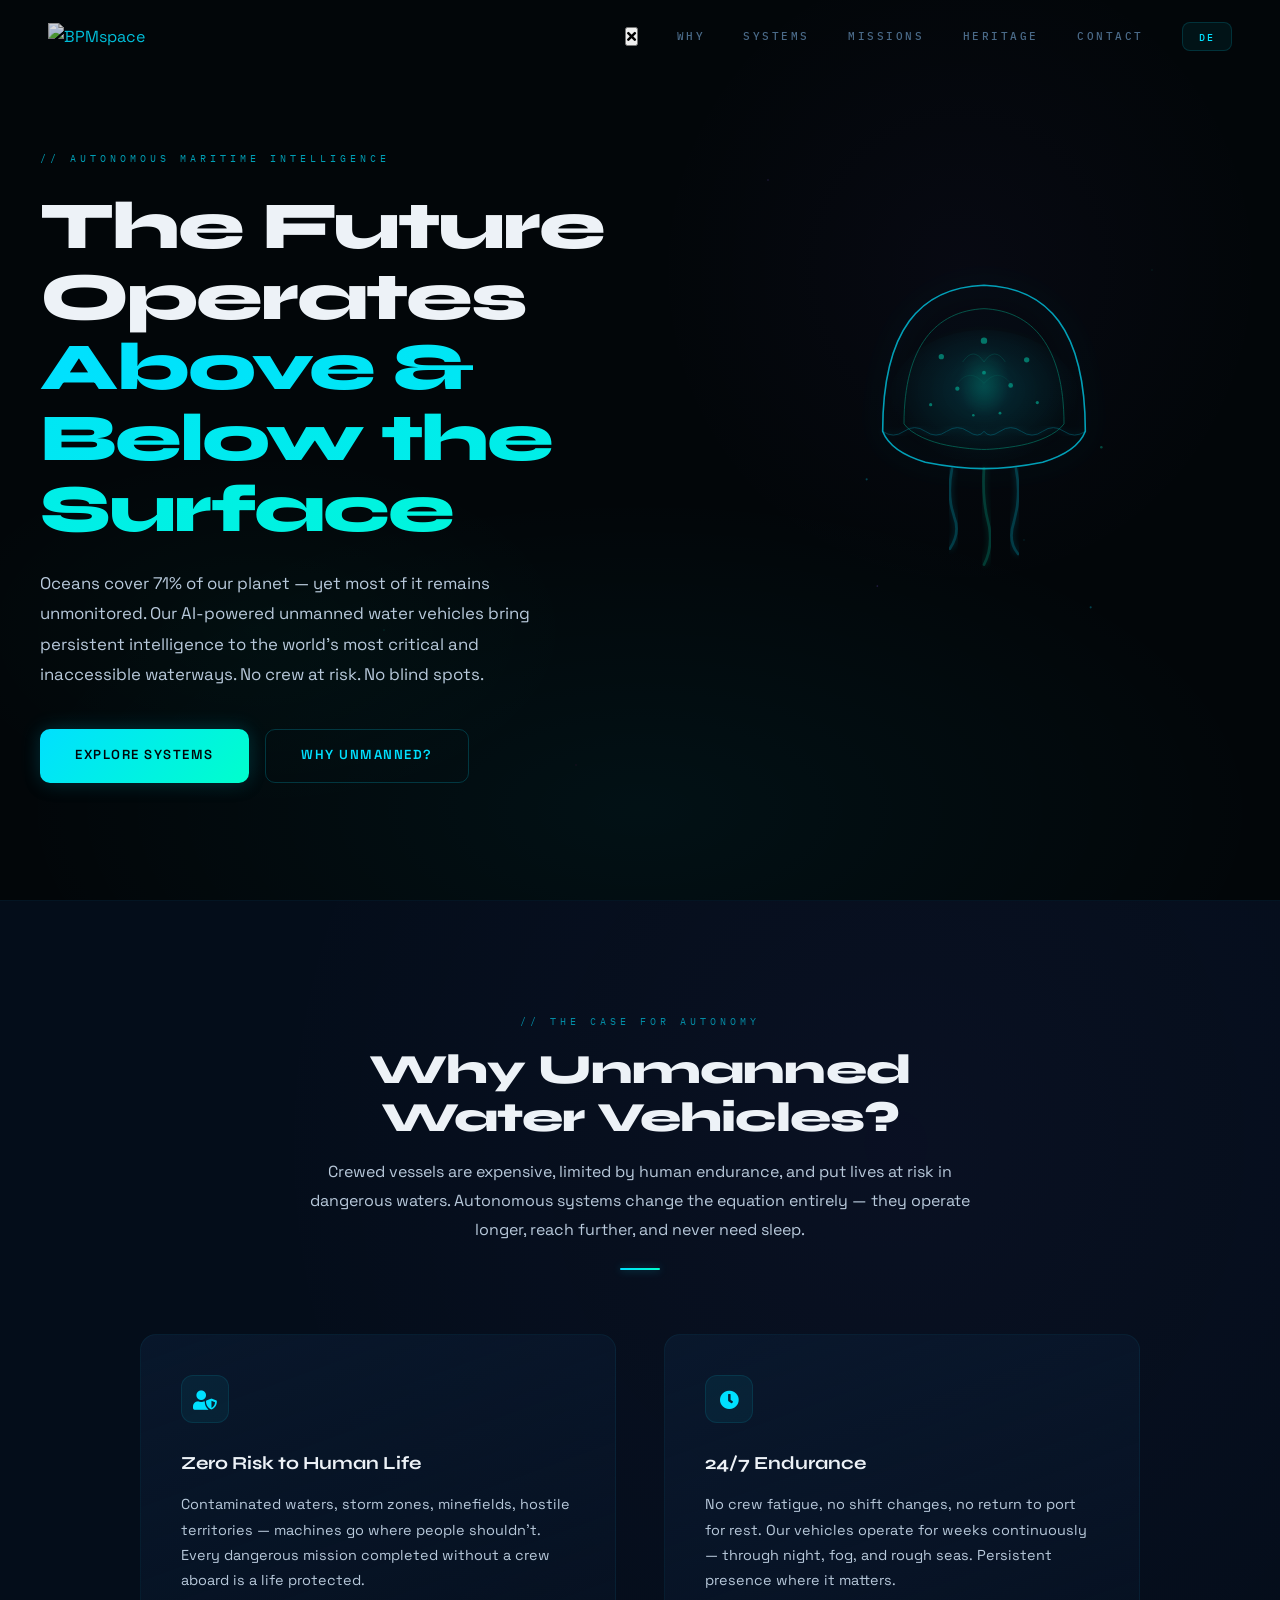
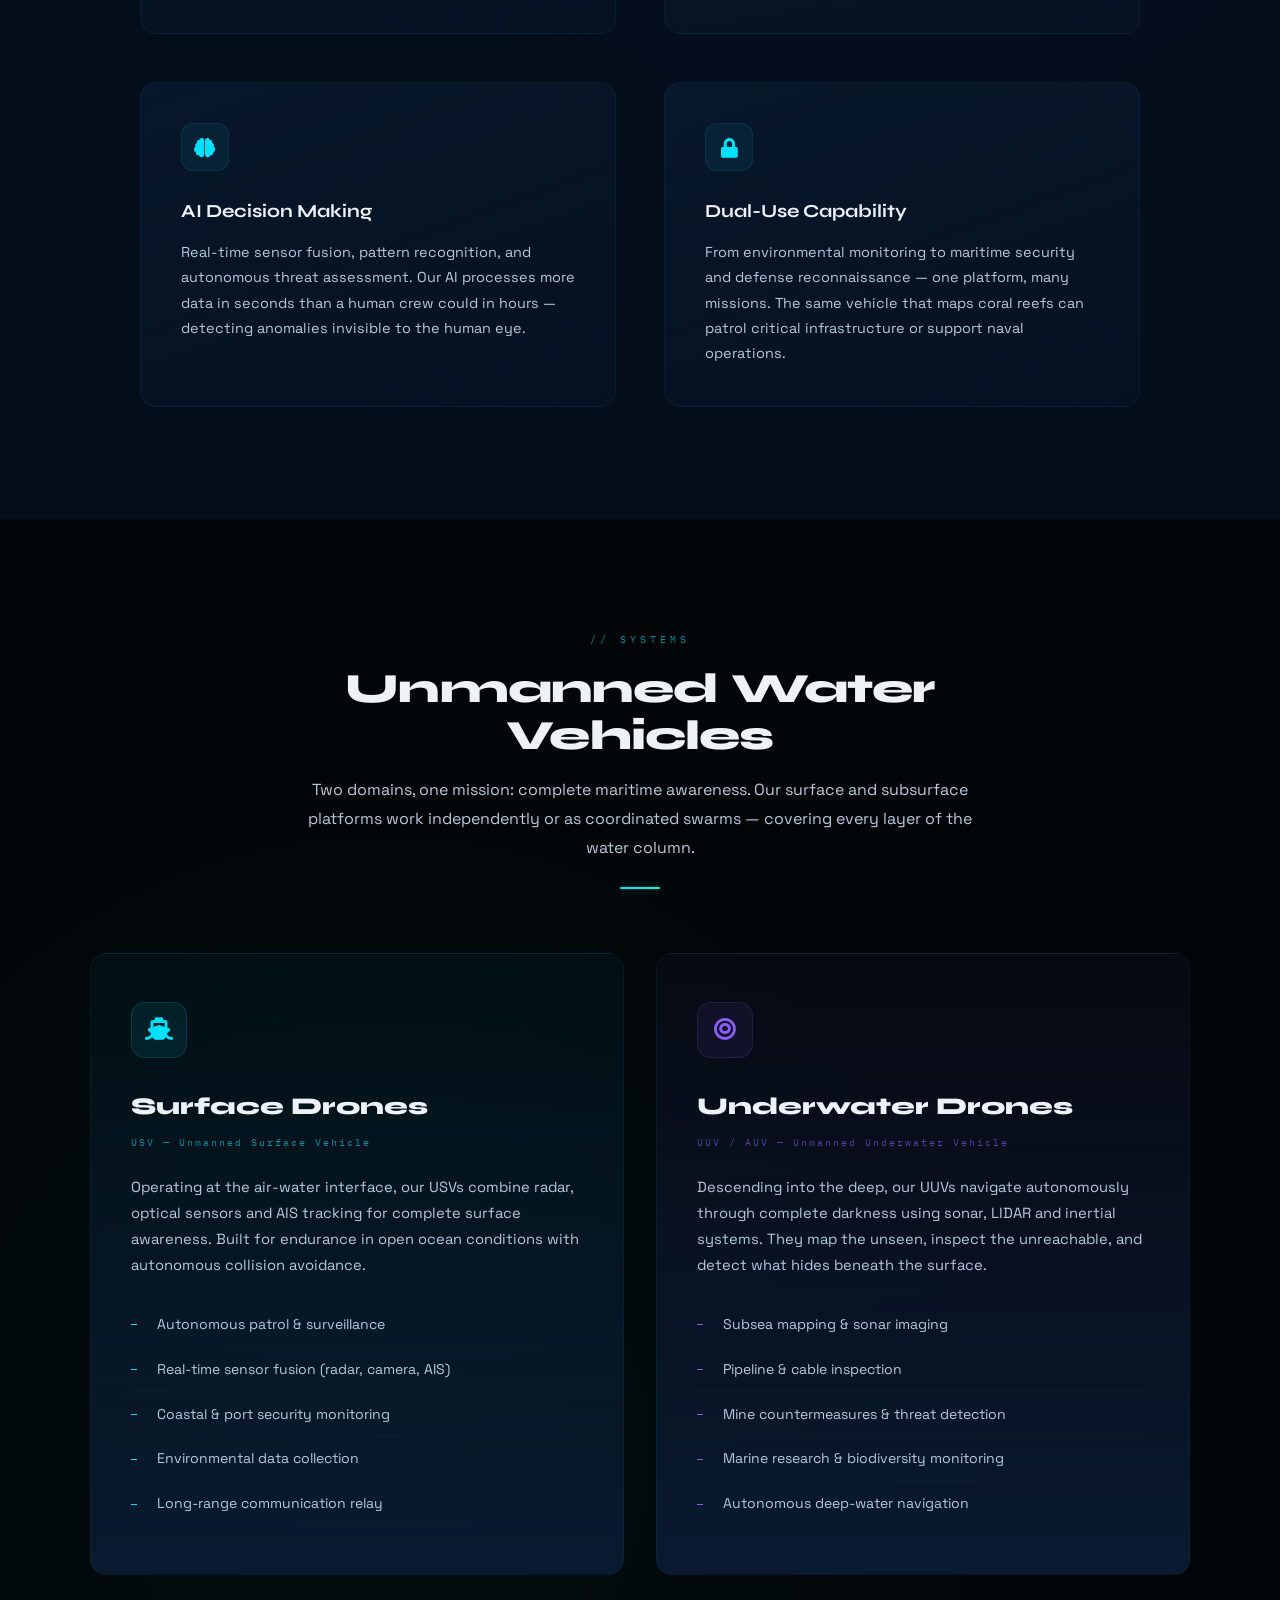
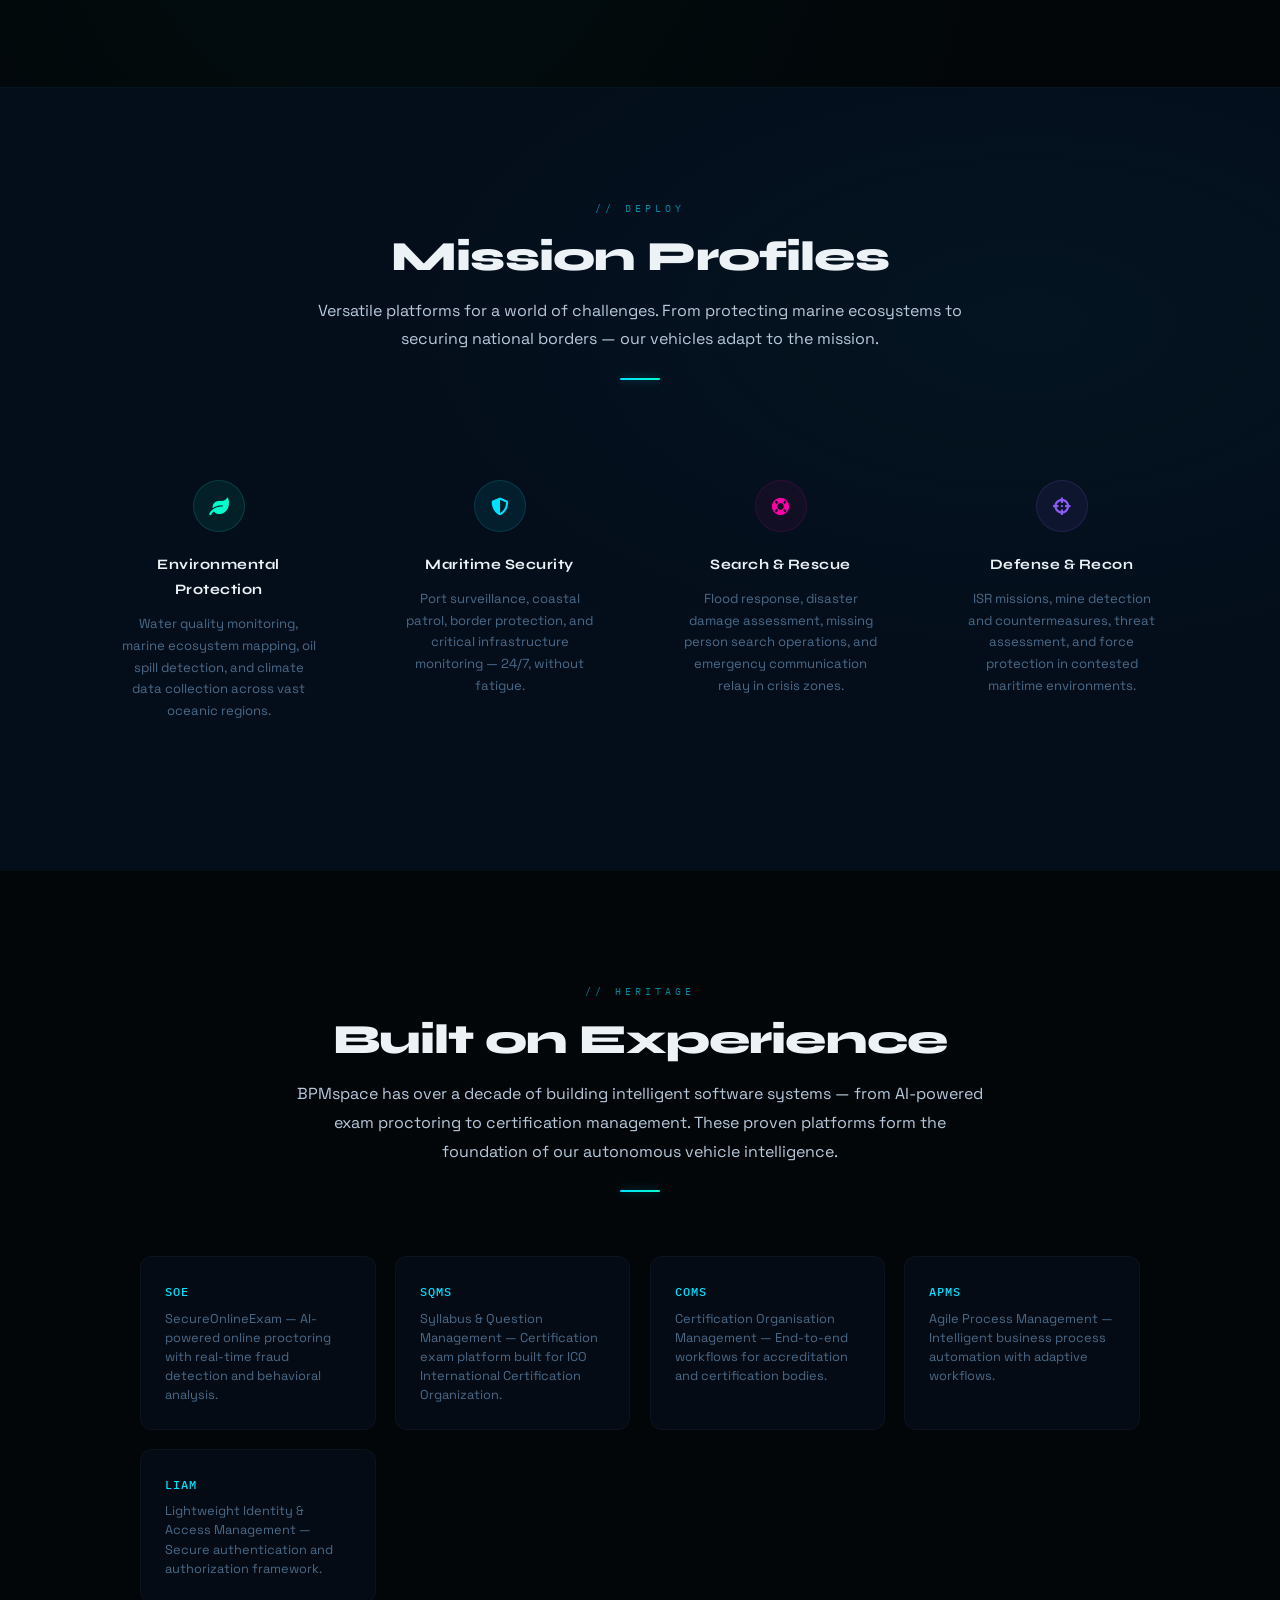
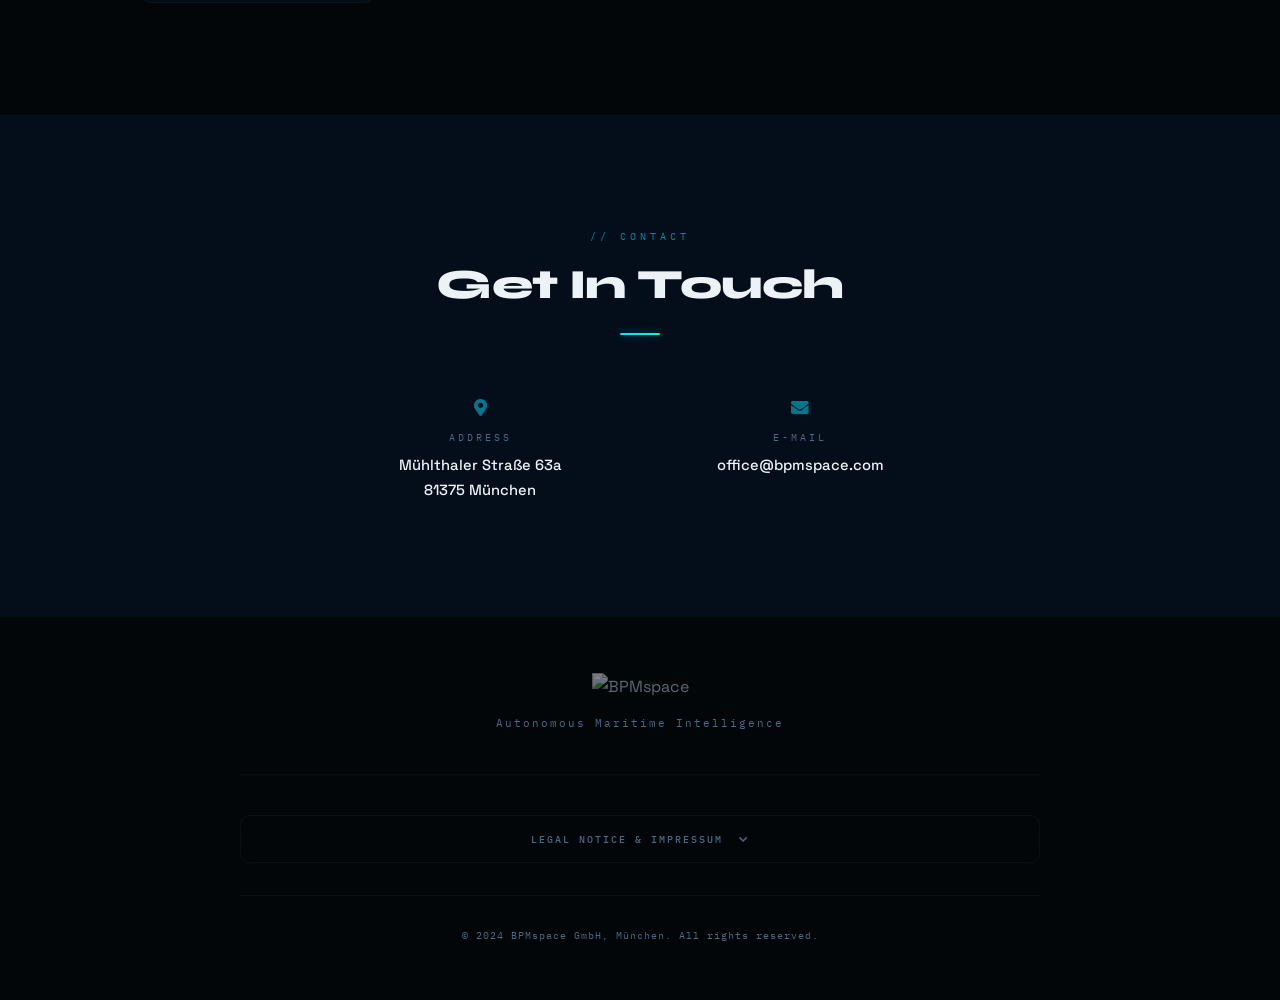
==== commit e2d53781: "Upgrade jellyfish SVG, fix UUV icon, remove phone, fix CSS source - Much more detailed jellyfish wit" ====
--- a/ddd60e7b-deee-4c54-92e2-0afe97db9af1/index.html
+++ b/ddd60e7b-deee-4c54-92e2-0afe97db9af1/index.html
@@ -55,21 +55,63 @@
             </div>
         </div>
         <div class="jellyfish">
-            <svg viewBox="0 0 200 300" xmlns="http://www.w3.org/2000/svg">
-                <path class="jelly-body" d="M40,120 Q40,30 100,25 Q160,30 160,120 Q150,135 130,140 Q110,142 100,142 Q90,142 70,140 Q50,135 40,120Z"/>
-                <path class="jelly-body-inner" d="M55,115 Q55,50 100,45 Q145,50 145,115 Q135,125 120,128 Q110,130 100,130 Q90,130 80,128 Q65,125 55,115Z"/>
-                <circle class="jelly-dots" cx="80" cy="75" r="2"/>
-                <circle class="jelly-dots" cx="100" cy="65" r="2.5"/>
-                <circle class="jelly-dots" cx="120" cy="78" r="2"/>
-                <circle class="jelly-dots" cx="90" cy="95" r="1.5"/>
-                <circle class="jelly-dots" cx="112" cy="92" r="1.8"/>
-                <circle class="jelly-dots" cx="75" cy="108" r="1.5"/>
-                <circle class="jelly-dots" cx="125" cy="105" r="1.5"/>
-                <path class="jelly-tentacle" d="M70,140 Q65,180 72,210 Q78,240 68,275"/>
-                <path class="jelly-tentacle" d="M85,142 Q82,185 88,220 Q92,250 85,285"/>
-                <path class="jelly-tentacle" d="M100,142 Q100,190 105,230 Q108,260 100,295"/>
-                <path class="jelly-tentacle" d="M115,142 Q118,185 112,220 Q108,250 118,280"/>
-                <path class="jelly-tentacle" d="M130,140 Q135,178 128,215 Q122,245 132,270"/>
+            <svg viewBox="0 0 300 420" xmlns="http://www.w3.org/2000/svg">
+                <defs>
+                    <radialGradient id="bellGlow" cx="50%" cy="40%" r="50%">
+                        <stop offset="0%" stop-color="rgba(0,224,255,0.12)"/>
+                        <stop offset="100%" stop-color="rgba(0,224,255,0)"/>
+                    </radialGradient>
+                    <radialGradient id="coreGlow" cx="50%" cy="50%" r="40%">
+                        <stop offset="0%" stop-color="rgba(0,255,204,0.15)"/>
+                        <stop offset="100%" stop-color="rgba(0,255,204,0)"/>
+                    </radialGradient>
+                    <filter id="glow">
+                        <feGaussianBlur stdDeviation="3" result="blur"/>
+                        <feMerge><feMergeNode in="blur"/><feMergeNode in="SourceGraphic"/></feMerge>
+                    </filter>
+                    <filter id="softGlow">
+                        <feGaussianBlur stdDeviation="6" result="blur"/>
+                        <feMerge><feMergeNode in="blur"/><feMergeNode in="SourceGraphic"/></feMerge>
+                    </filter>
+                </defs>
+                <!-- Ambient glow -->
+                <ellipse cx="150" cy="130" rx="90" ry="70" fill="url(#bellGlow)" filter="url(#softGlow)"/>
+                <!-- Outer bell -->
+                <path class="jelly-body" d="M55,155 C55,60 90,20 150,18 C210,20 245,60 245,155 C240,168 225,178 205,184 C185,188 165,190 150,190 C135,190 115,188 95,184 C75,178 60,168 55,155Z"/>
+                <!-- Inner bell -->
+                <path class="jelly-body-inner" d="M75,148 C75,75 105,42 150,40 C195,42 225,75 225,148 C218,158 200,165 185,168 C170,171 155,172 150,172 C145,172 130,171 115,168 C100,165 82,158 75,148Z"/>
+                <!-- Inner organ shapes -->
+                <ellipse cx="150" cy="110" rx="30" ry="40" fill="url(#coreGlow)" filter="url(#softGlow)"/>
+                <path d="M130,90 Q140,75 150,90 Q160,75 170,90" fill="none" stroke="rgba(0,255,204,0.2)" stroke-width="0.8"/>
+                <path d="M125,110 Q137,95 150,110 Q163,95 175,110" fill="none" stroke="rgba(0,255,204,0.15)" stroke-width="0.6"/>
+                <!-- Bio-luminescent dots -->
+                <circle class="jelly-dots" cx="110" cy="85" r="2.5"/>
+                <circle class="jelly-dots" cx="150" cy="70" r="3"/>
+                <circle class="jelly-dots" cx="190" cy="88" r="2.5"/>
+                <circle class="jelly-dots" cx="125" cy="115" r="2"/>
+                <circle class="jelly-dots" cx="175" cy="112" r="2.2"/>
+                <circle class="jelly-dots" cx="150" cy="100" r="1.8"/>
+                <circle class="jelly-dots" cx="100" cy="130" r="1.5"/>
+                <circle class="jelly-dots" cx="200" cy="128" r="1.5"/>
+                <circle class="jelly-dots" cx="140" cy="140" r="1.2"/>
+                <circle class="jelly-dots" cx="165" cy="138" r="1.3"/>
+                <!-- Frilly bell edge -->
+                <path d="M55,155 Q65,162 75,155 Q85,148 95,155 Q105,162 115,155 Q125,148 135,155 Q145,162 150,155 Q155,162 165,155 Q175,148 185,155 Q195,162 205,155 Q215,148 225,155 Q235,162 245,155" fill="none" stroke="var(--neon-cyan)" stroke-width="0.8" opacity="0.4" filter="url(#glow)"/>
+                <!-- Oral arms (thick, short) -->
+                <path d="M120,190 Q115,215 122,235 Q128,250 118,265" fill="none" stroke="var(--neon-cyan)" stroke-width="2.5" stroke-linecap="round" opacity="0.35" filter="url(#glow)"/>
+                <path d="M150,190 Q148,220 155,245 Q158,265 150,280" fill="none" stroke="var(--neon-teal)" stroke-width="2.5" stroke-linecap="round" opacity="0.3" filter="url(#glow)"/>
+                <path d="M180,190 Q185,215 178,240 Q172,258 182,270" fill="none" stroke="var(--neon-cyan)" stroke-width="2.5" stroke-linecap="round" opacity="0.35" filter="url(#glow)"/>
+                <!-- Long trailing tentacles -->
+                <path class="jelly-tentacle" d="M95,184 Q88,220 95,255 Q102,290 90,330 Q82,360 92,395"/>
+                <path class="jelly-tentacle" d="M115,188 Q110,230 118,270 Q125,310 112,350 Q105,380 115,410"/>
+                <path class="jelly-tentacle" d="M150,190 Q148,240 155,280 Q162,320 150,365 Q145,390 152,420"/>
+                <path class="jelly-tentacle" d="M185,188 Q190,230 182,270 Q175,310 188,350 Q195,380 185,410"/>
+                <path class="jelly-tentacle" d="M205,184 Q212,220 205,260 Q198,295 210,335 Q218,365 208,400"/>
+                <!-- Tiny particles around -->
+                <circle cx="40" cy="200" r="1" fill="var(--neon-cyan)" opacity="0.3"><animate attributeName="opacity" values="0.1;0.5;0.1" dur="3s" repeatCount="indefinite"/></circle>
+                <circle cx="260" cy="170" r="1.2" fill="var(--neon-teal)" opacity="0.2"><animate attributeName="opacity" values="0.1;0.4;0.1" dur="4s" repeatCount="indefinite"/></circle>
+                <circle cx="50" cy="300" r="0.8" fill="var(--neon-violet)" opacity="0.25"><animate attributeName="opacity" values="0.1;0.4;0.1" dur="3.5s" repeatCount="indefinite"/></circle>
+                <circle cx="250" cy="320" r="1" fill="var(--neon-cyan)" opacity="0.2"><animate attributeName="opacity" values="0.1;0.5;0.1" dur="5s" repeatCount="indefinite"/></circle>
             </svg>
         </div>
     </div>
@@ -151,7 +193,7 @@
                 </ul>
             </div>
             <div class="vehicle-panel uuv">
-                <div class="vehicle-icon"><i class="fas fa-water"></i></div>
+                <div class="vehicle-icon"><i class="fas fa-bullseye"></i></div>
                 <h3><span class="lang-en">Underwater Drones</span><span class="lang-de">Unterwasser-Drohnen</span></h3>
                 <div class="v-sub">UUV / AUV — Unmanned Underwater Vehicle</div>
                 <p class="v-desc">
@@ -263,11 +305,6 @@
                 <i class="fas fa-map-marker-alt"></i>
                 <div class="label"><span class="lang-en">Address</span><span class="lang-de">Adresse</span></div>
                 <div class="value">Mühlthaler Straße 63a<br>81375 München</div>
-            </div>
-            <div class="contact-item">
-                <i class="fas fa-phone"></i>
-                <div class="label"><span class="lang-en">Phone</span><span class="lang-de">Telefon</span></div>
-                <div class="value"><a href="tel:+498980926631">+49 (89) 80926631</a></div>
             </div>
             <div class="contact-item">
                 <i class="fas fa-envelope"></i>
--- a/ddd60e7b-deee-4c54-92e2-0afe97db9af1/style.css
+++ b/ddd60e7b-deee-4c54-92e2-0afe97db9af1/style.css
@@ -626,9 +626,9 @@
 }
 .contact-grid {
   display: grid;
-  grid-template-columns: repeat(3, 1fr);
+  grid-template-columns: repeat(2, 1fr);
   gap: 2.5rem;
-  max-width: 800px;
+  max-width: 600px;
   margin: 0 auto;
   text-align: center;
 }
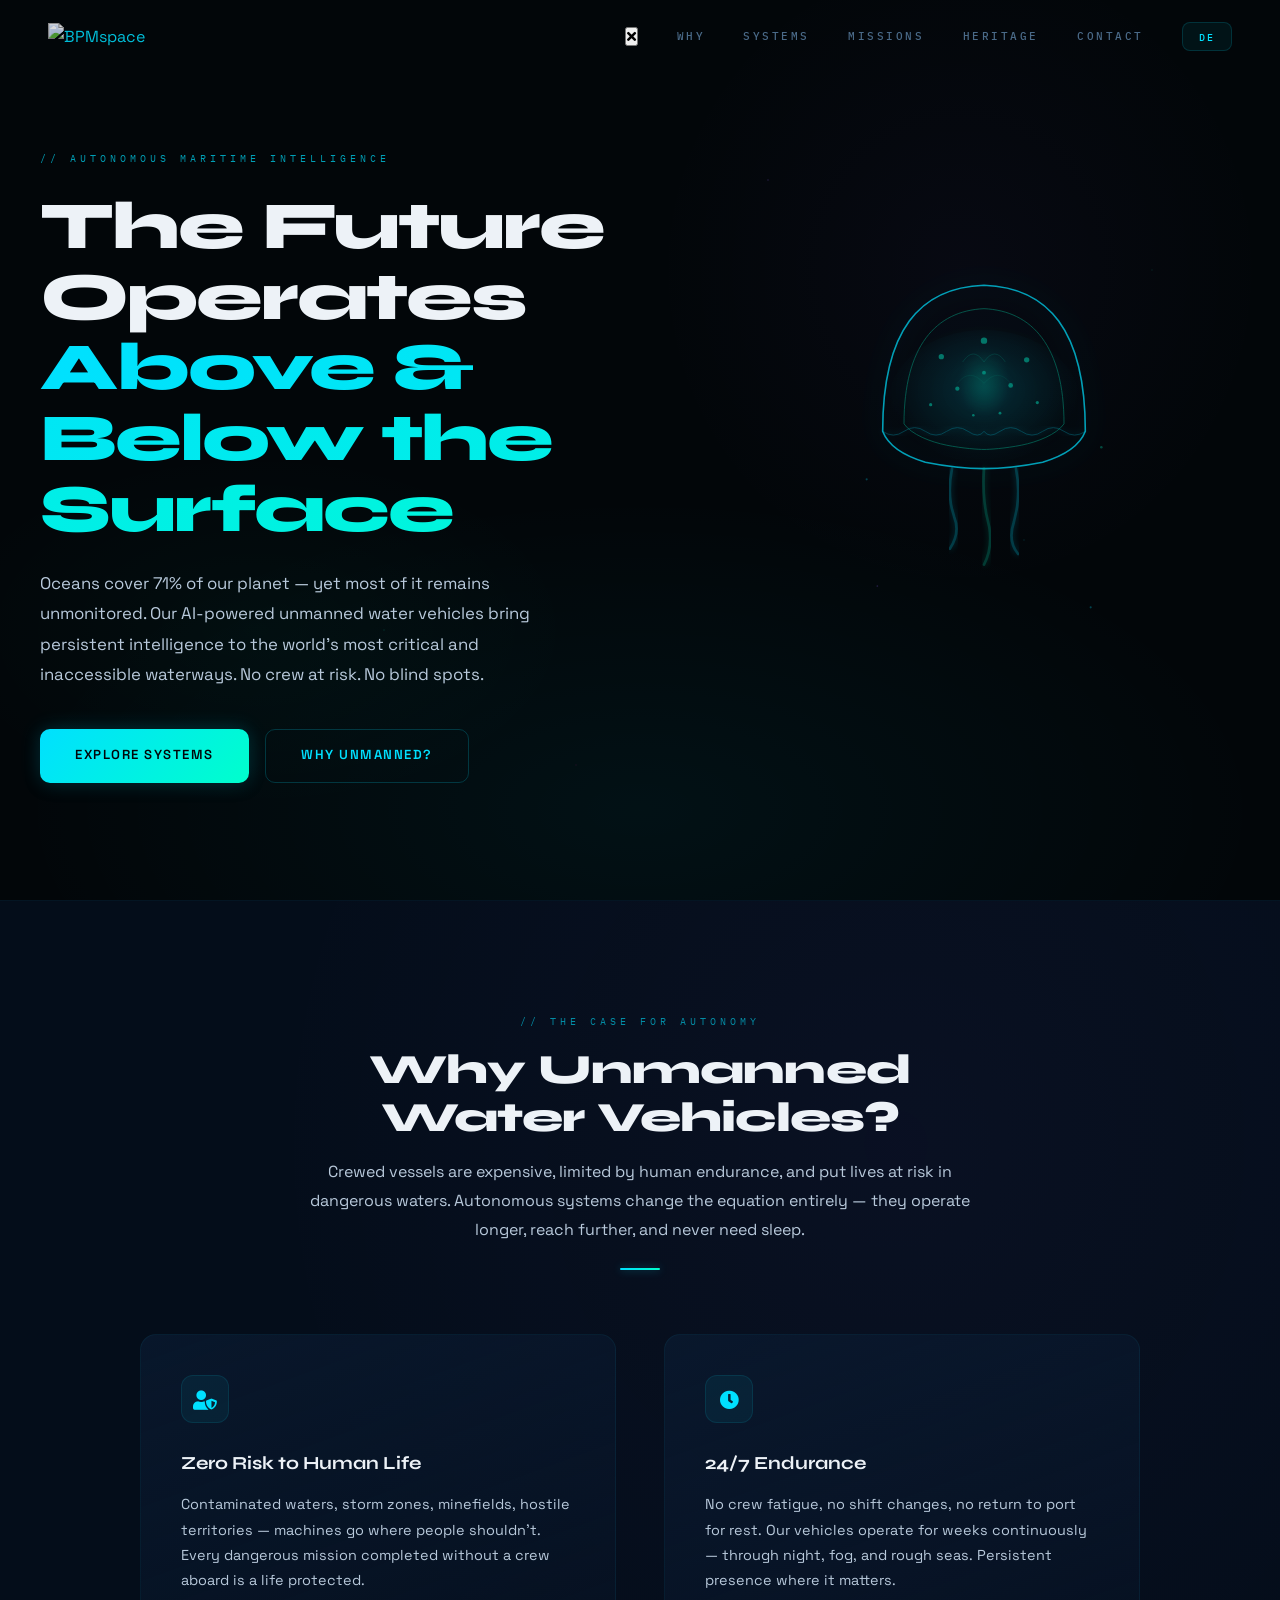
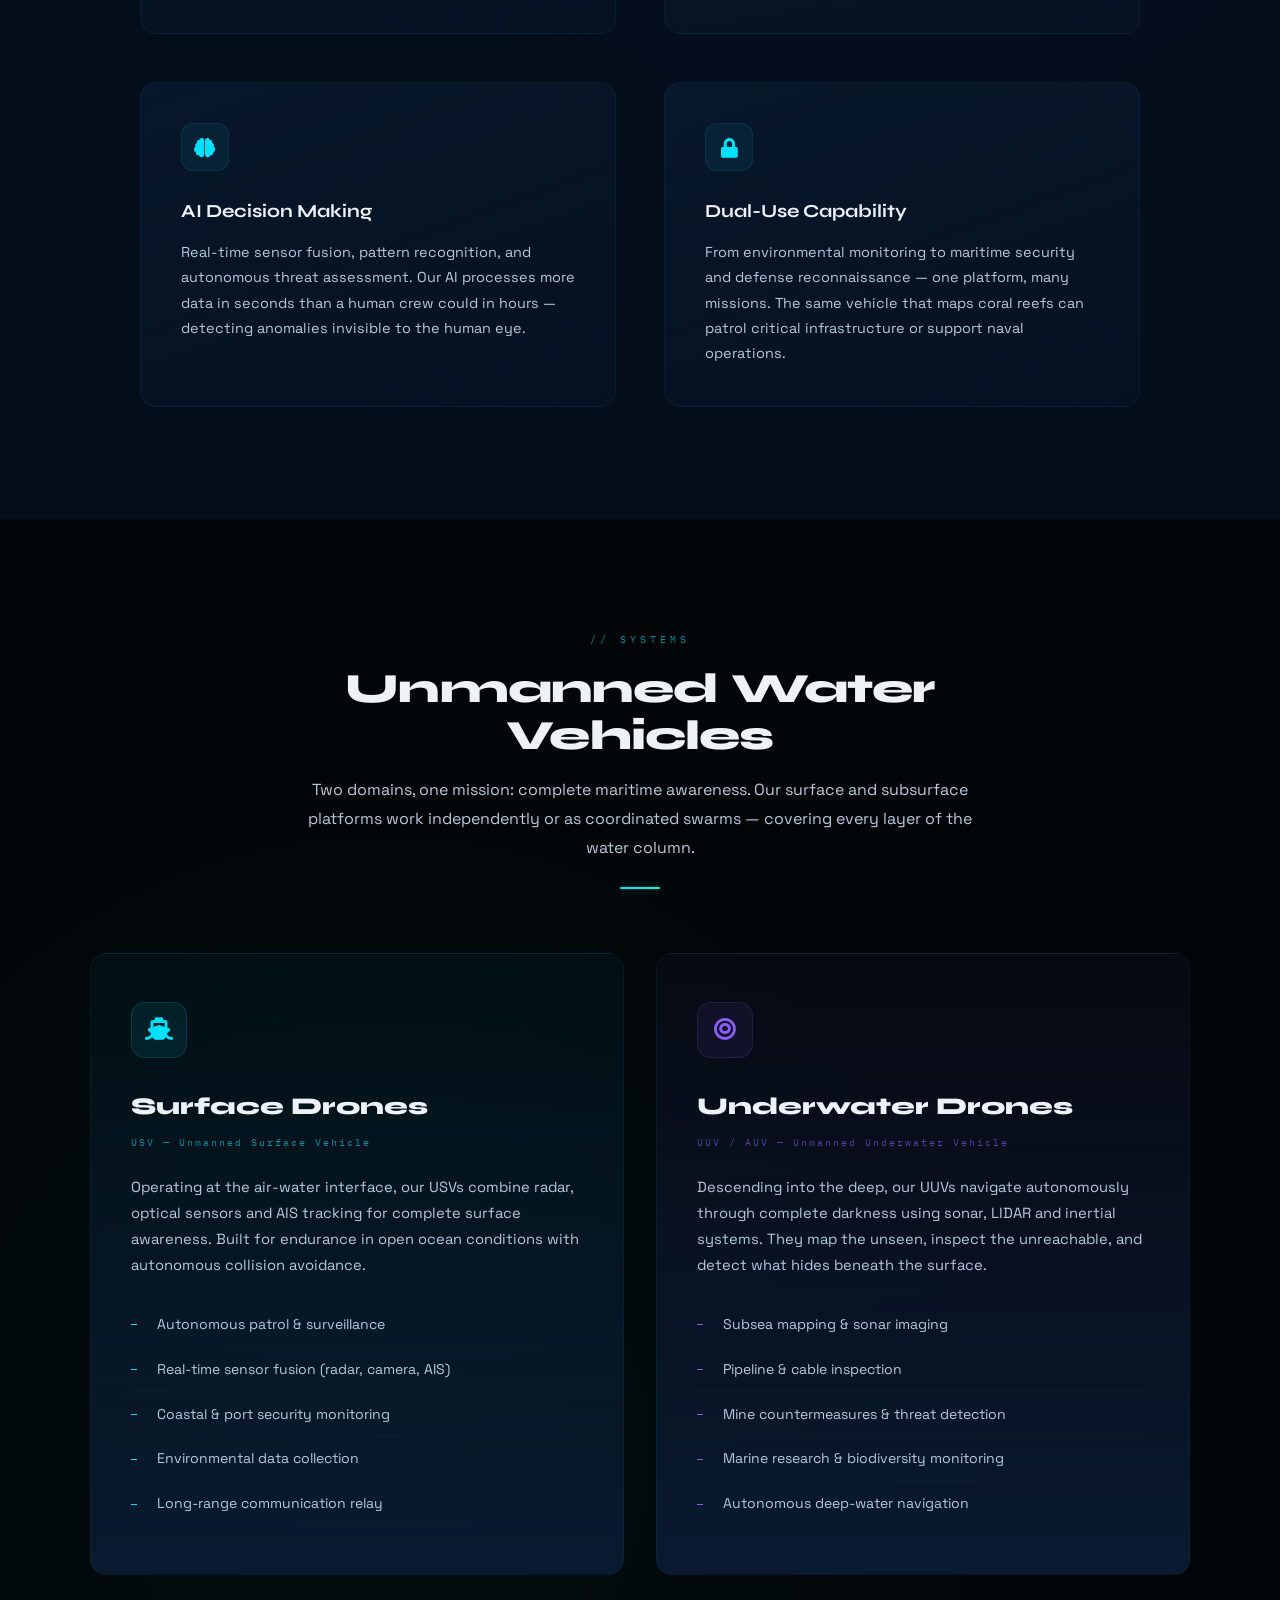
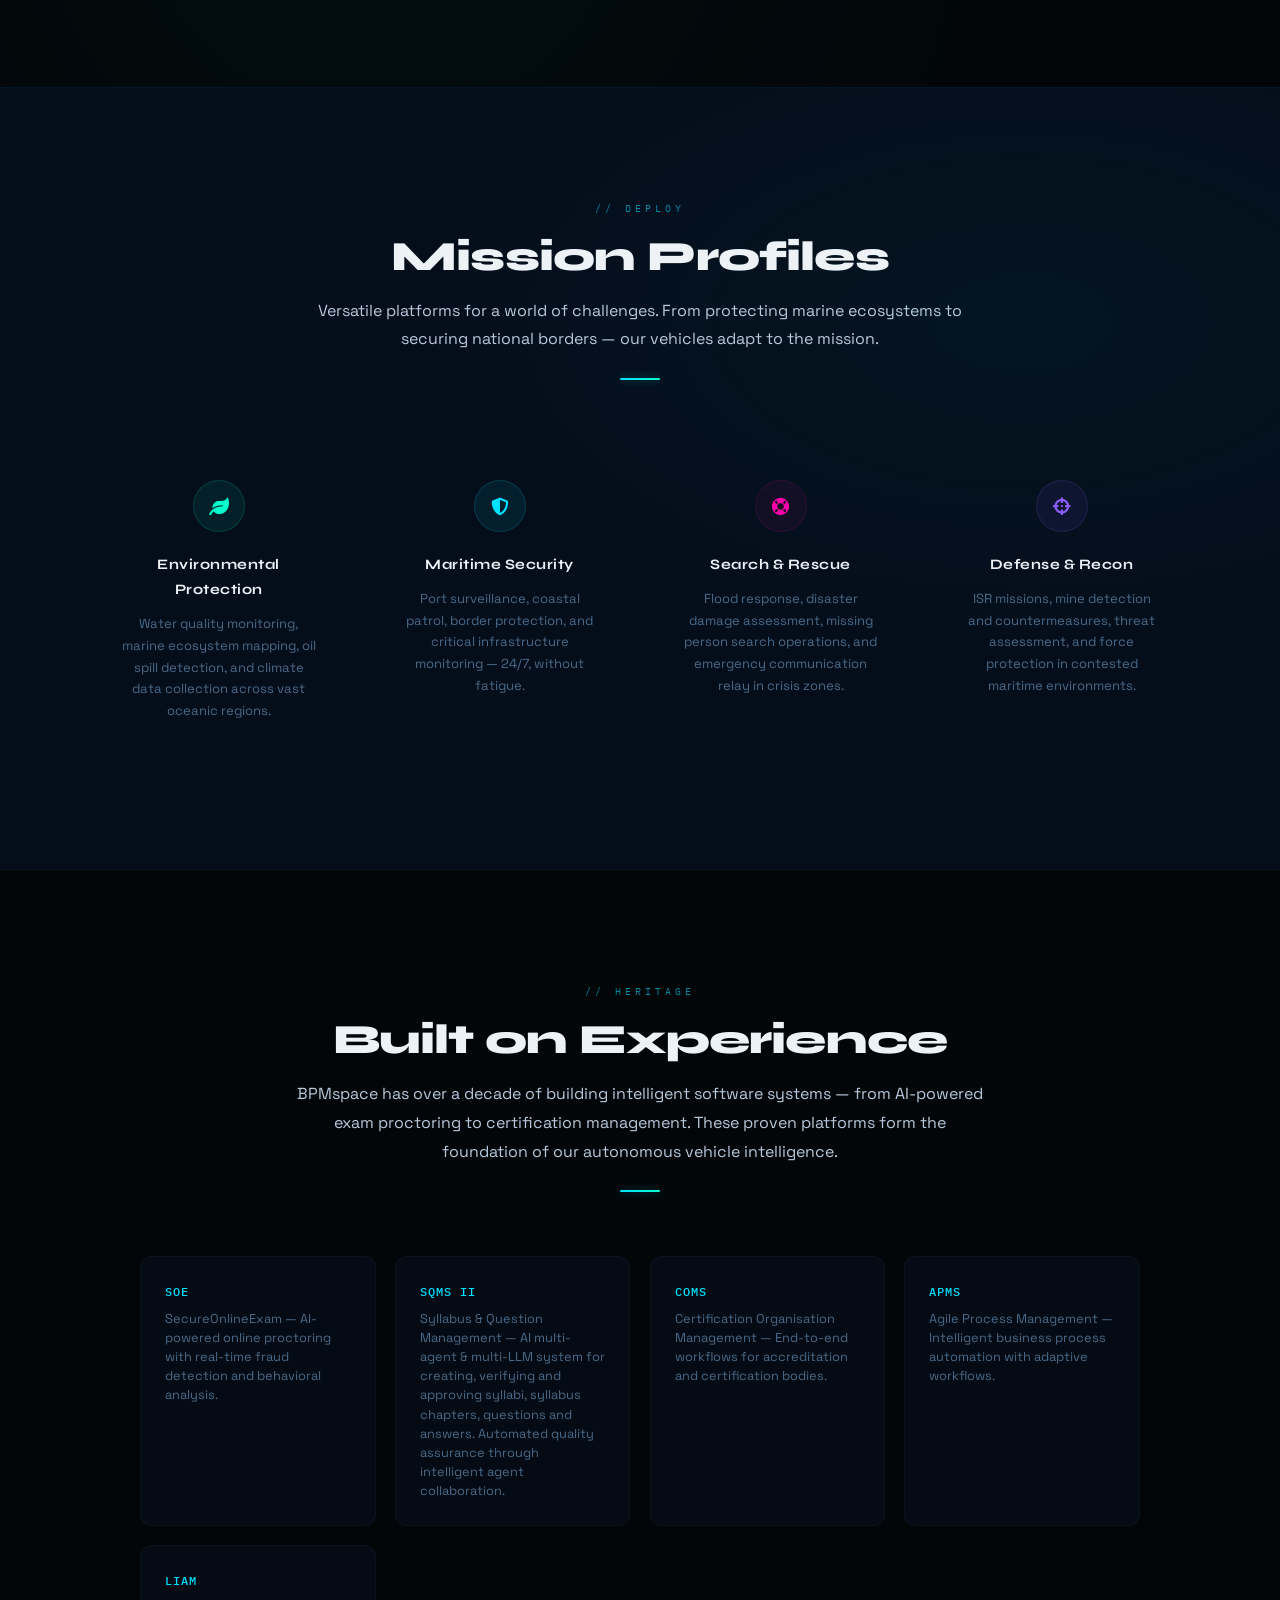
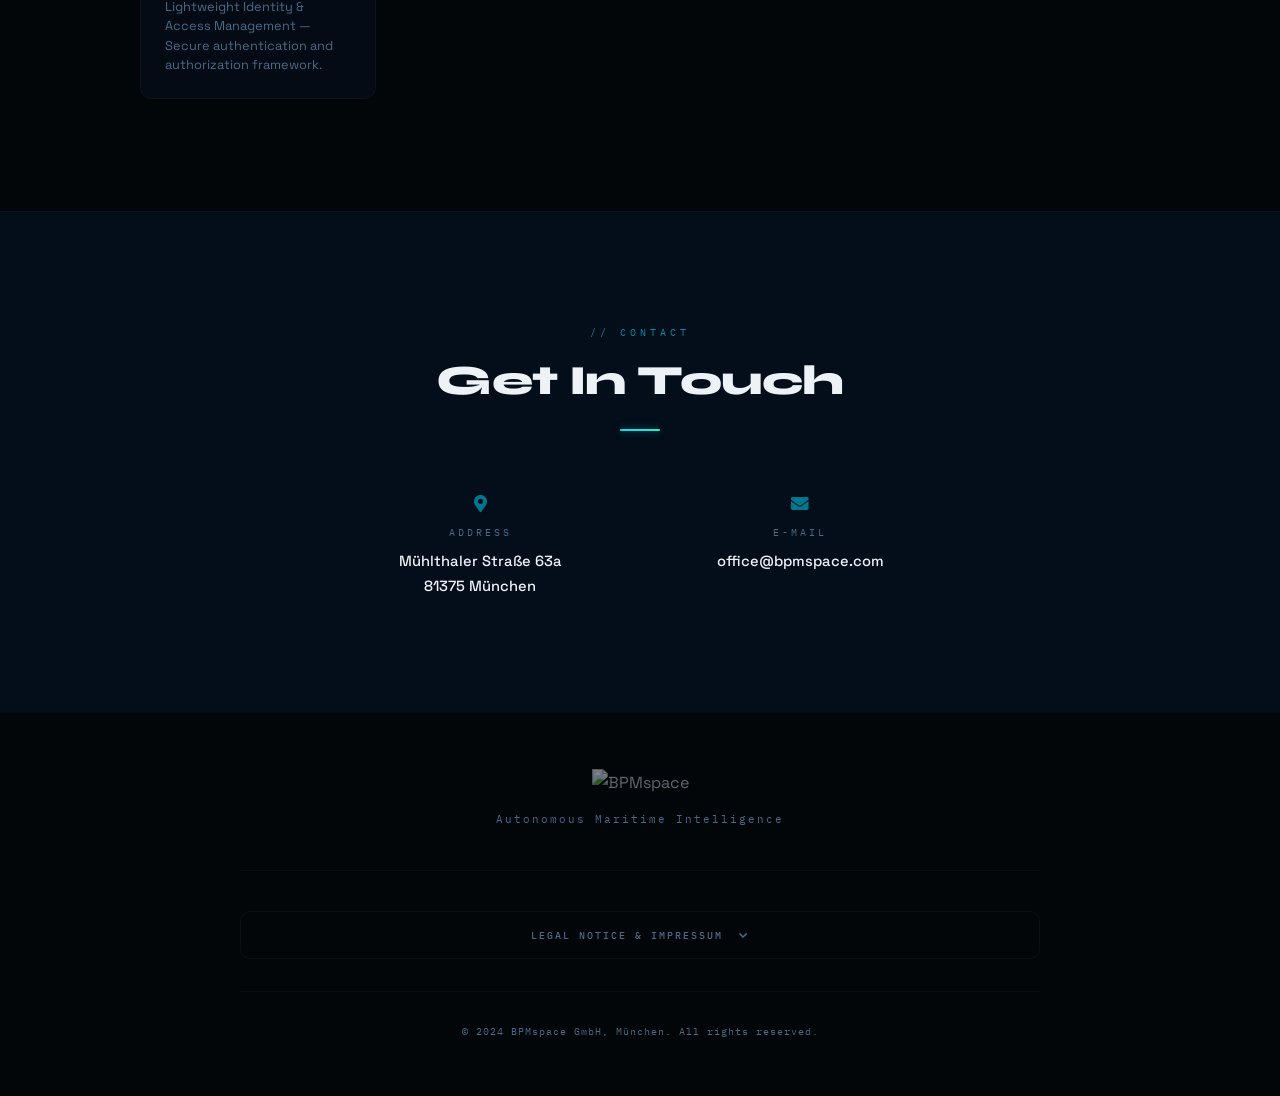
==== commit 7e819679: "Update SQMS to SQMS II with AI multi-agent/multi-LLM description Syllabus Manager now described as A" ====
--- a/ddd60e7b-deee-4c54-92e2-0afe97db9af1/index.html
+++ b/ddd60e7b-deee-4c54-92e2-0afe97db9af1/index.html
@@ -273,8 +273,8 @@
                 <p><span class="lang-en">SecureOnlineExam — AI-powered online proctoring with real-time fraud detection and behavioral analysis.</span><span class="lang-de">SecureOnlineExam — KI-gestützte Online-Prüfungsüberwachung mit Echtzeit-Betrugserkennung und Verhaltensanalyse.</span></p>
             </div>
             <div class="legacy-card">
-                <h4>SQMS</h4>
-                <p><span class="lang-en">Syllabus &amp; Question Management — Certification exam platform built for ICO International Certification Organization.</span><span class="lang-de">Syllabus &amp; Question Management — Zertifizierungs-Prüfungsplattform für die ICO International Certification Organization.</span></p>
+                <h4>SQMS II</h4>
+                <p><span class="lang-en">Syllabus &amp; Question Management — AI multi-agent &amp; multi-LLM system for creating, verifying and approving syllabi, syllabus chapters, questions and answers. Automated quality assurance through intelligent agent collaboration.</span><span class="lang-de">Syllabus &amp; Question Management — KI-Multi-Agenten- &amp; Multi-LLM-System zum Erstellen, Verifizieren und Freigeben von Lehrplänen, Lehrplankapiteln, Fragen und Antworten. Automatisierte Qualitätssicherung durch intelligente Agenten-Kollaboration.</span></p>
             </div>
             <div class="legacy-card">
                 <h4>COMS</h4>
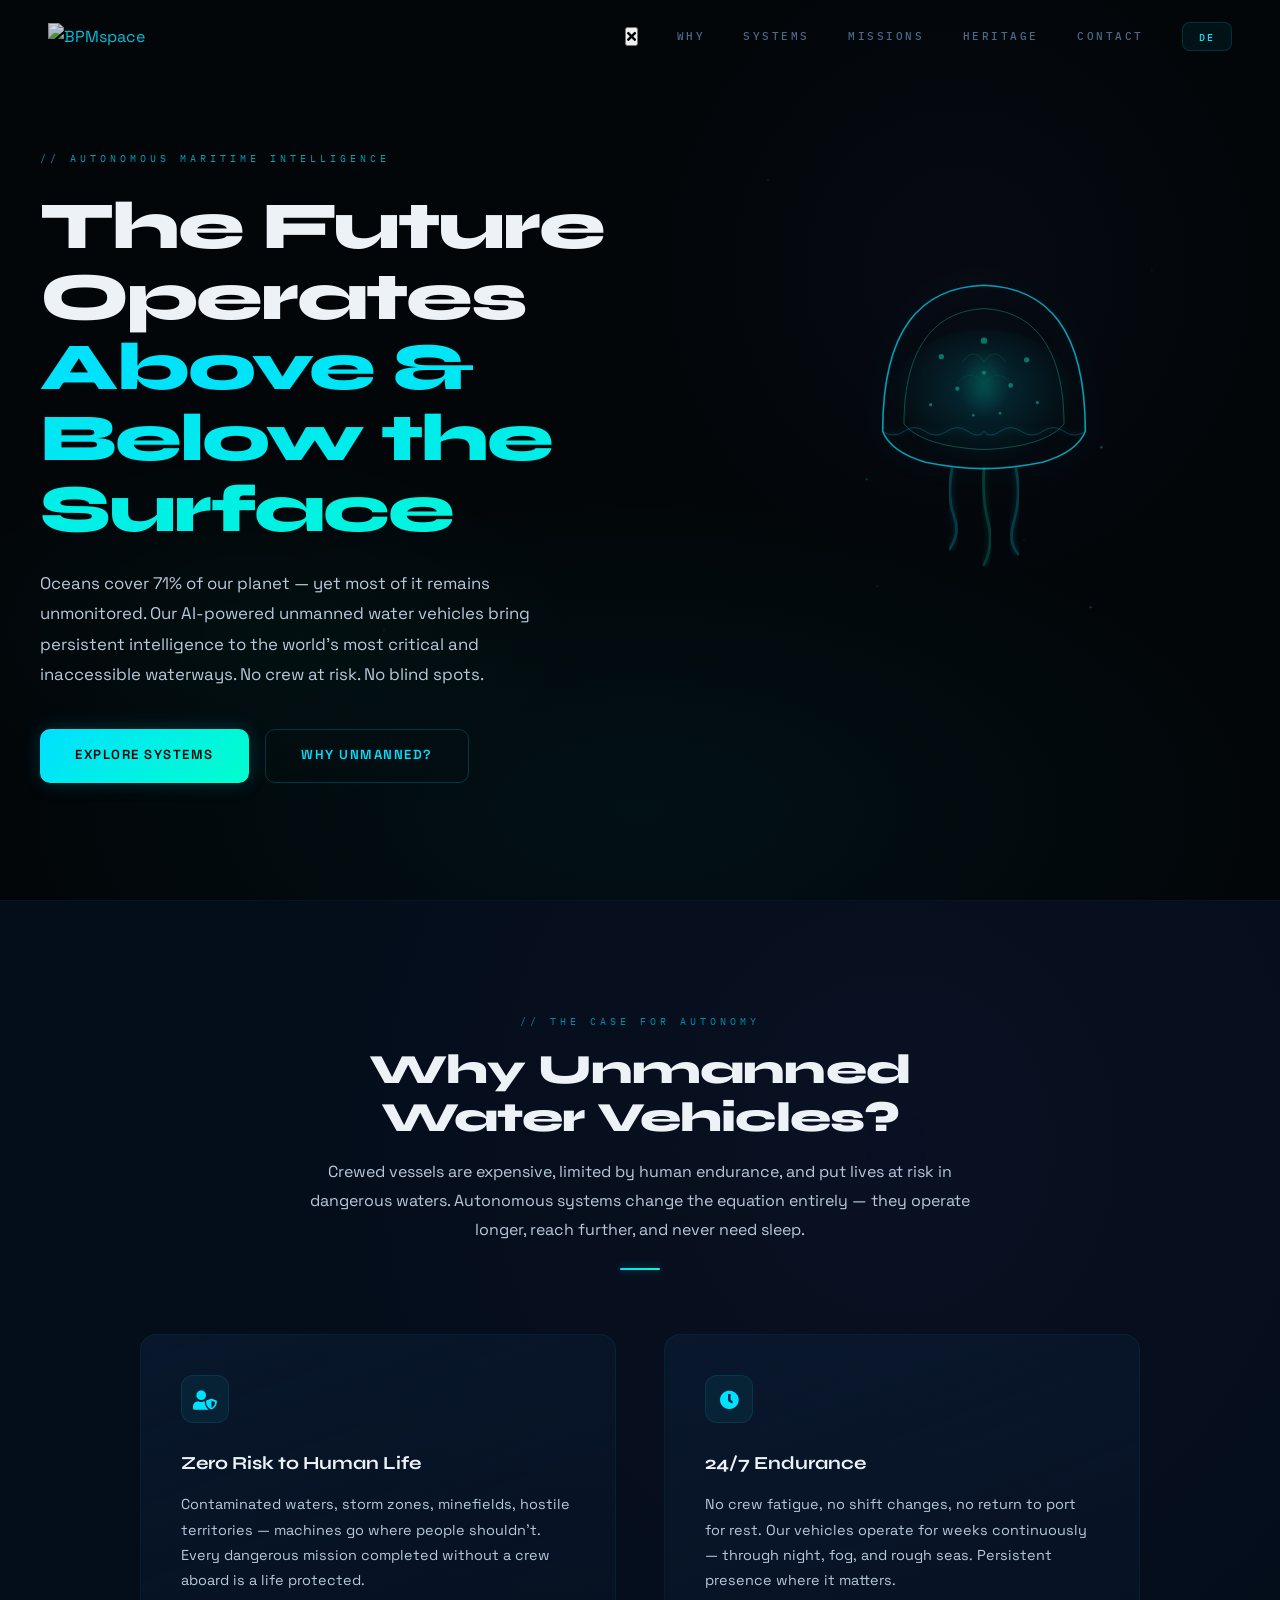
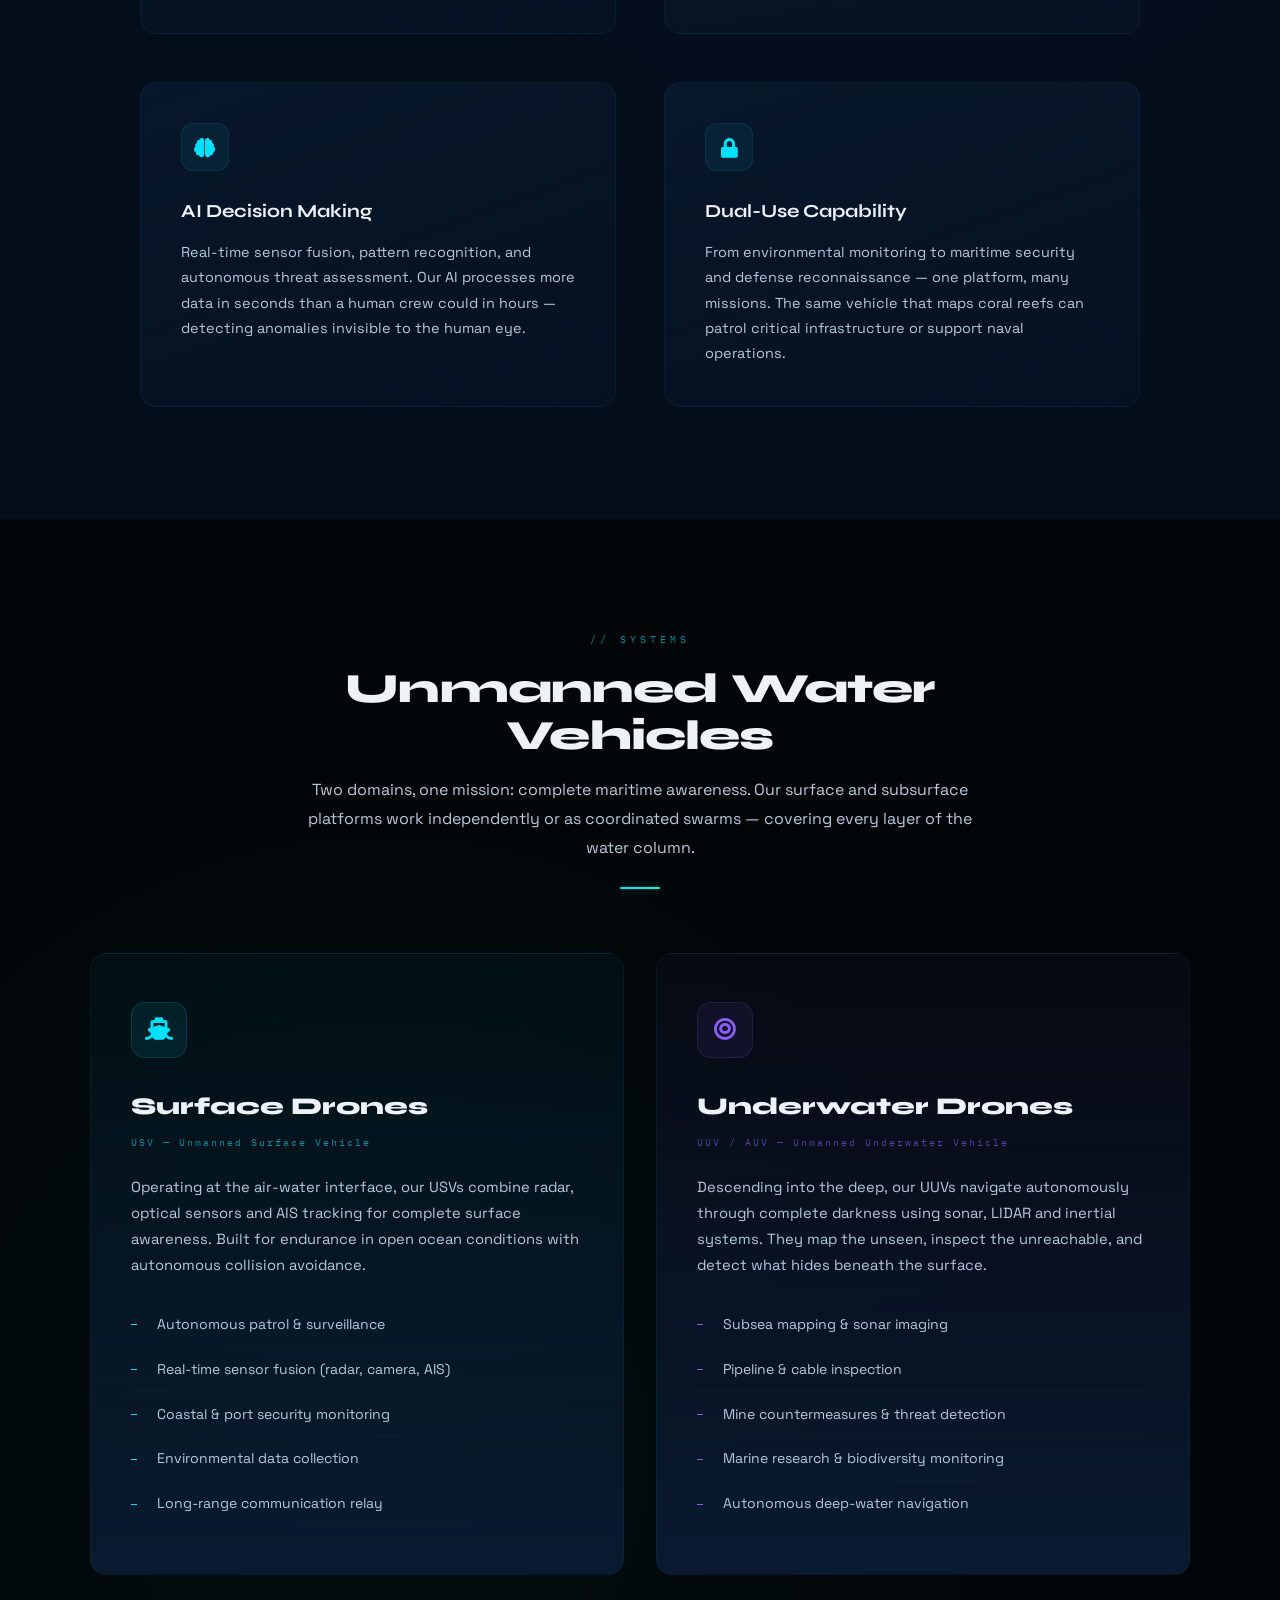
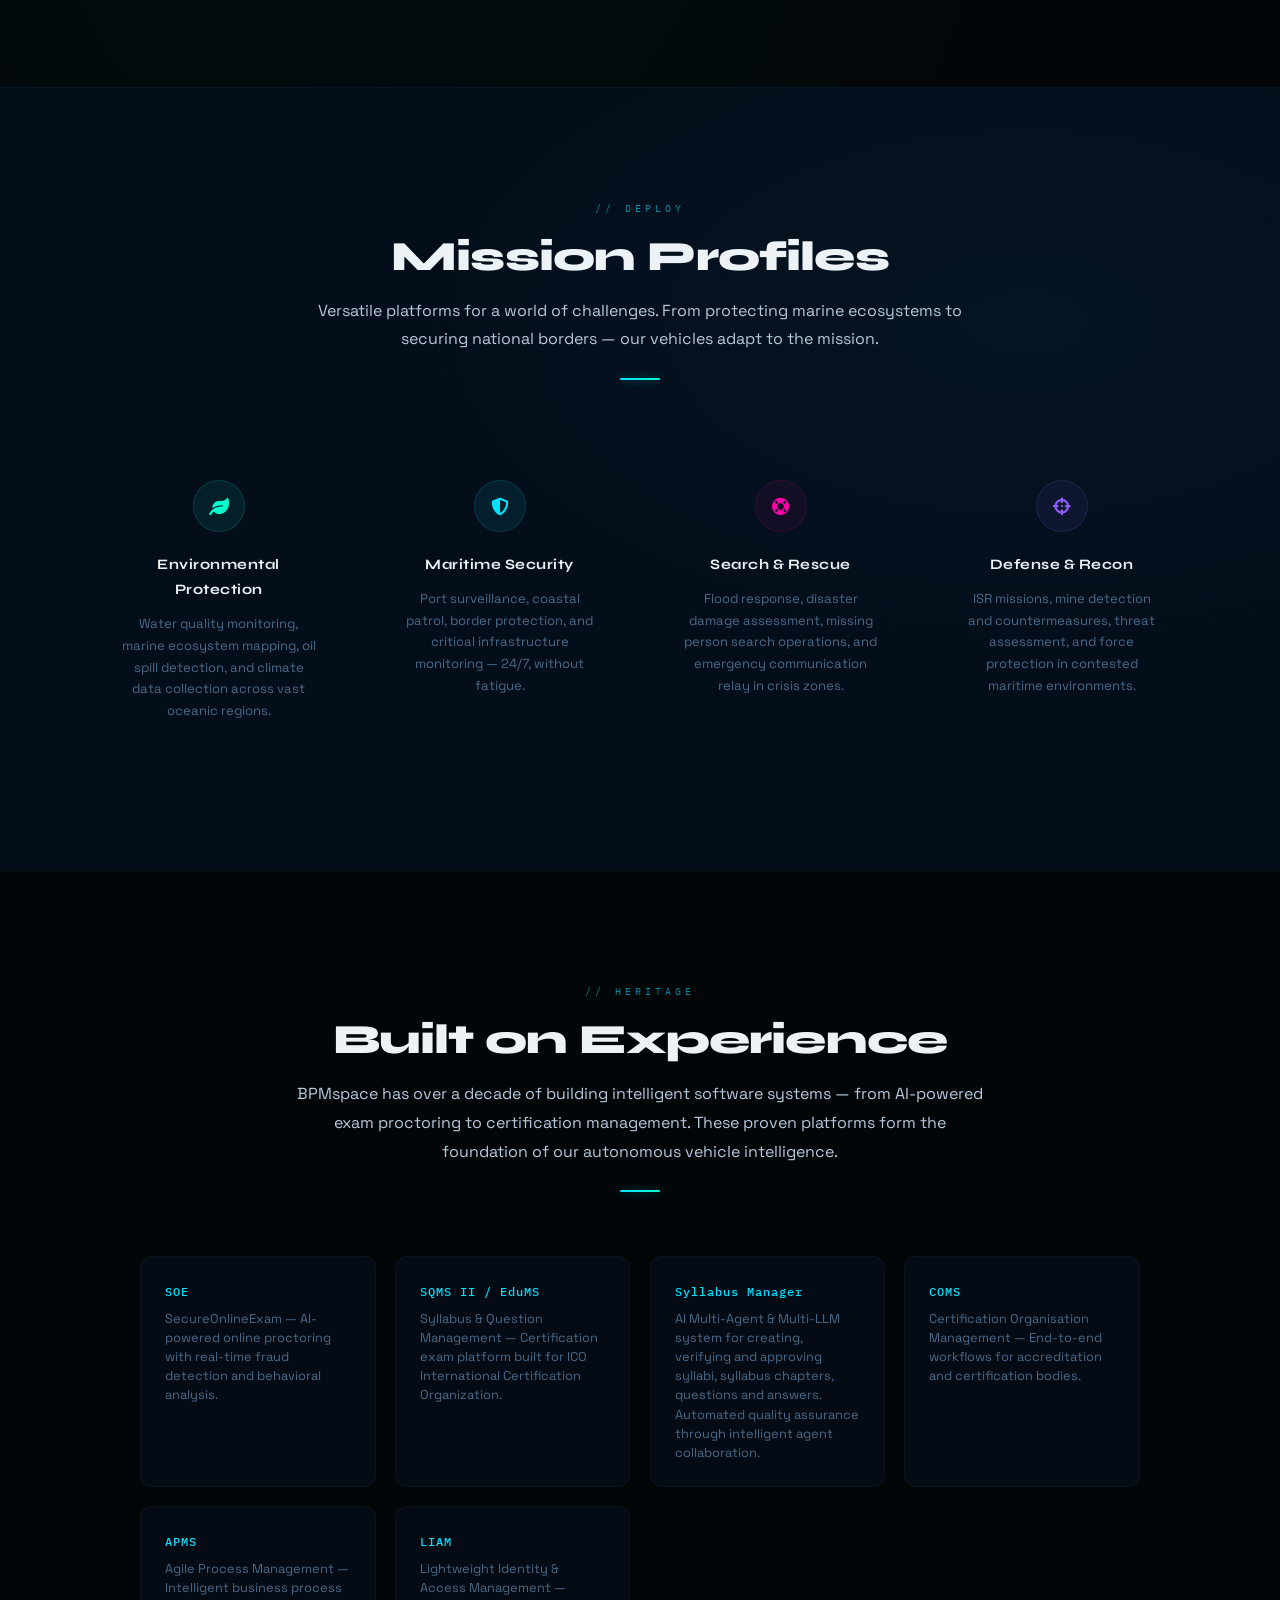
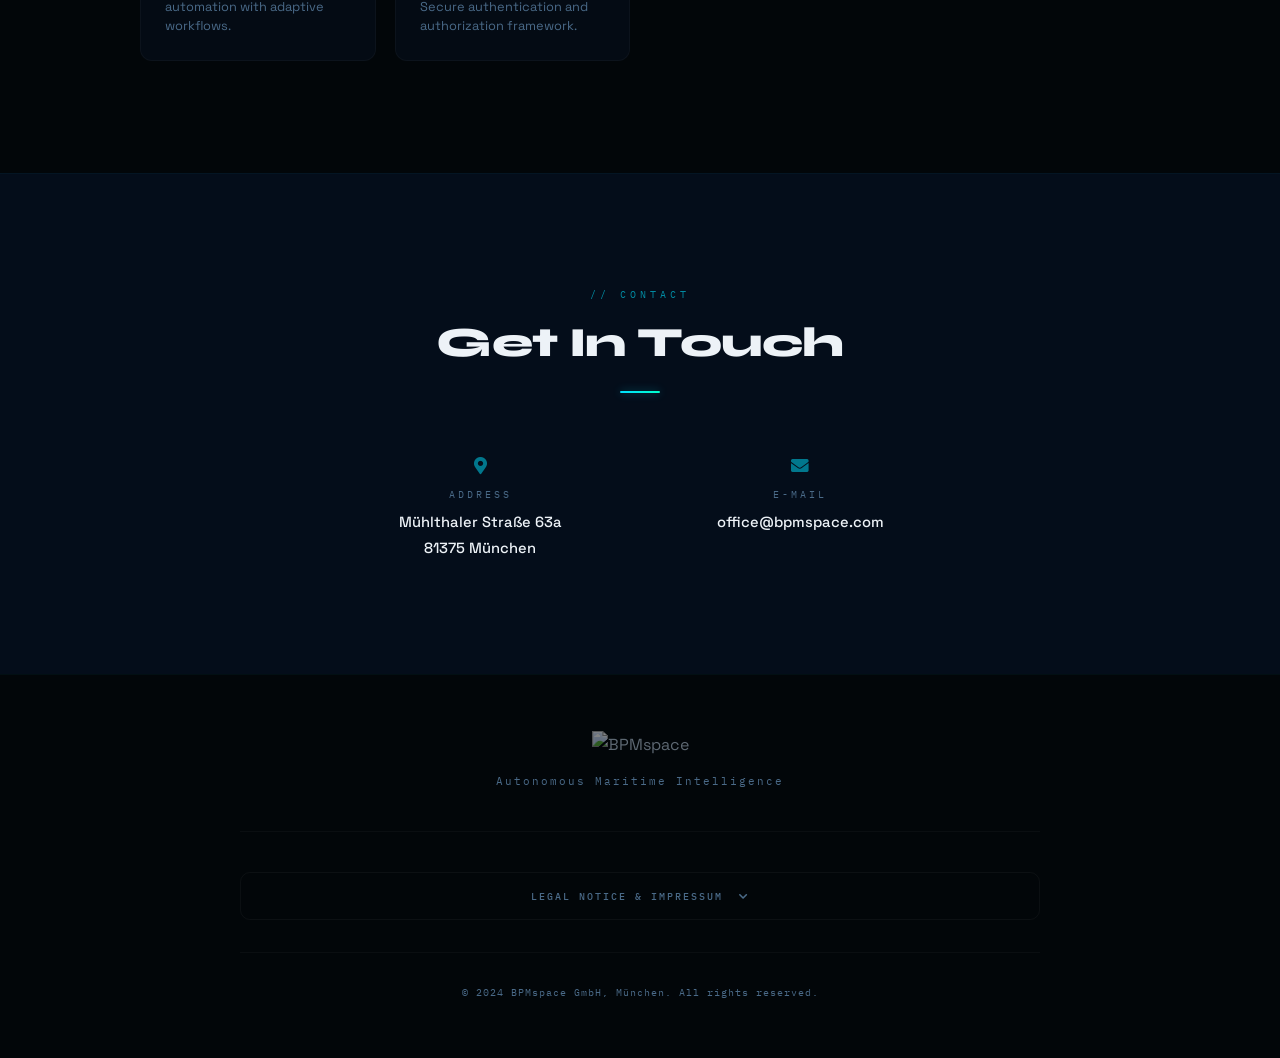
==== commit 019abf7b: "Separate SQMS II/EduMS and Syllabus Manager as two distinct projects SQMS II/EduMS remains the ICO c" ====
--- a/ddd60e7b-deee-4c54-92e2-0afe97db9af1/index.html
+++ b/ddd60e7b-deee-4c54-92e2-0afe97db9af1/index.html
@@ -273,8 +273,12 @@
                 <p><span class="lang-en">SecureOnlineExam — AI-powered online proctoring with real-time fraud detection and behavioral analysis.</span><span class="lang-de">SecureOnlineExam — KI-gestützte Online-Prüfungsüberwachung mit Echtzeit-Betrugserkennung und Verhaltensanalyse.</span></p>
             </div>
             <div class="legacy-card">
-                <h4>SQMS II</h4>
-                <p><span class="lang-en">Syllabus &amp; Question Management — AI multi-agent &amp; multi-LLM system for creating, verifying and approving syllabi, syllabus chapters, questions and answers. Automated quality assurance through intelligent agent collaboration.</span><span class="lang-de">Syllabus &amp; Question Management — KI-Multi-Agenten- &amp; Multi-LLM-System zum Erstellen, Verifizieren und Freigeben von Lehrplänen, Lehrplankapiteln, Fragen und Antworten. Automatisierte Qualitätssicherung durch intelligente Agenten-Kollaboration.</span></p>
+                <h4>SQMS II / EduMS</h4>
+                <p><span class="lang-en">Syllabus &amp; Question Management — Certification exam platform built for ICO International Certification Organization.</span><span class="lang-de">Syllabus &amp; Question Management — Zertifizierungs-Prüfungsplattform für die ICO International Certification Organization.</span></p>
+            </div>
+            <div class="legacy-card">
+                <h4>Syllabus Manager</h4>
+                <p><span class="lang-en">AI Multi-Agent &amp; Multi-LLM system for creating, verifying and approving syllabi, syllabus chapters, questions and answers. Automated quality assurance through intelligent agent collaboration.</span><span class="lang-de">KI-Multi-Agenten- &amp; Multi-LLM-System zum Erstellen, Verifizieren und Freigeben von Lehrplänen, Lehrplankapiteln, Fragen und Antworten. Automatisierte Qualitätssicherung durch intelligente Agenten-Kollaboration.</span></p>
             </div>
             <div class="legacy-card">
                 <h4>COMS</h4>
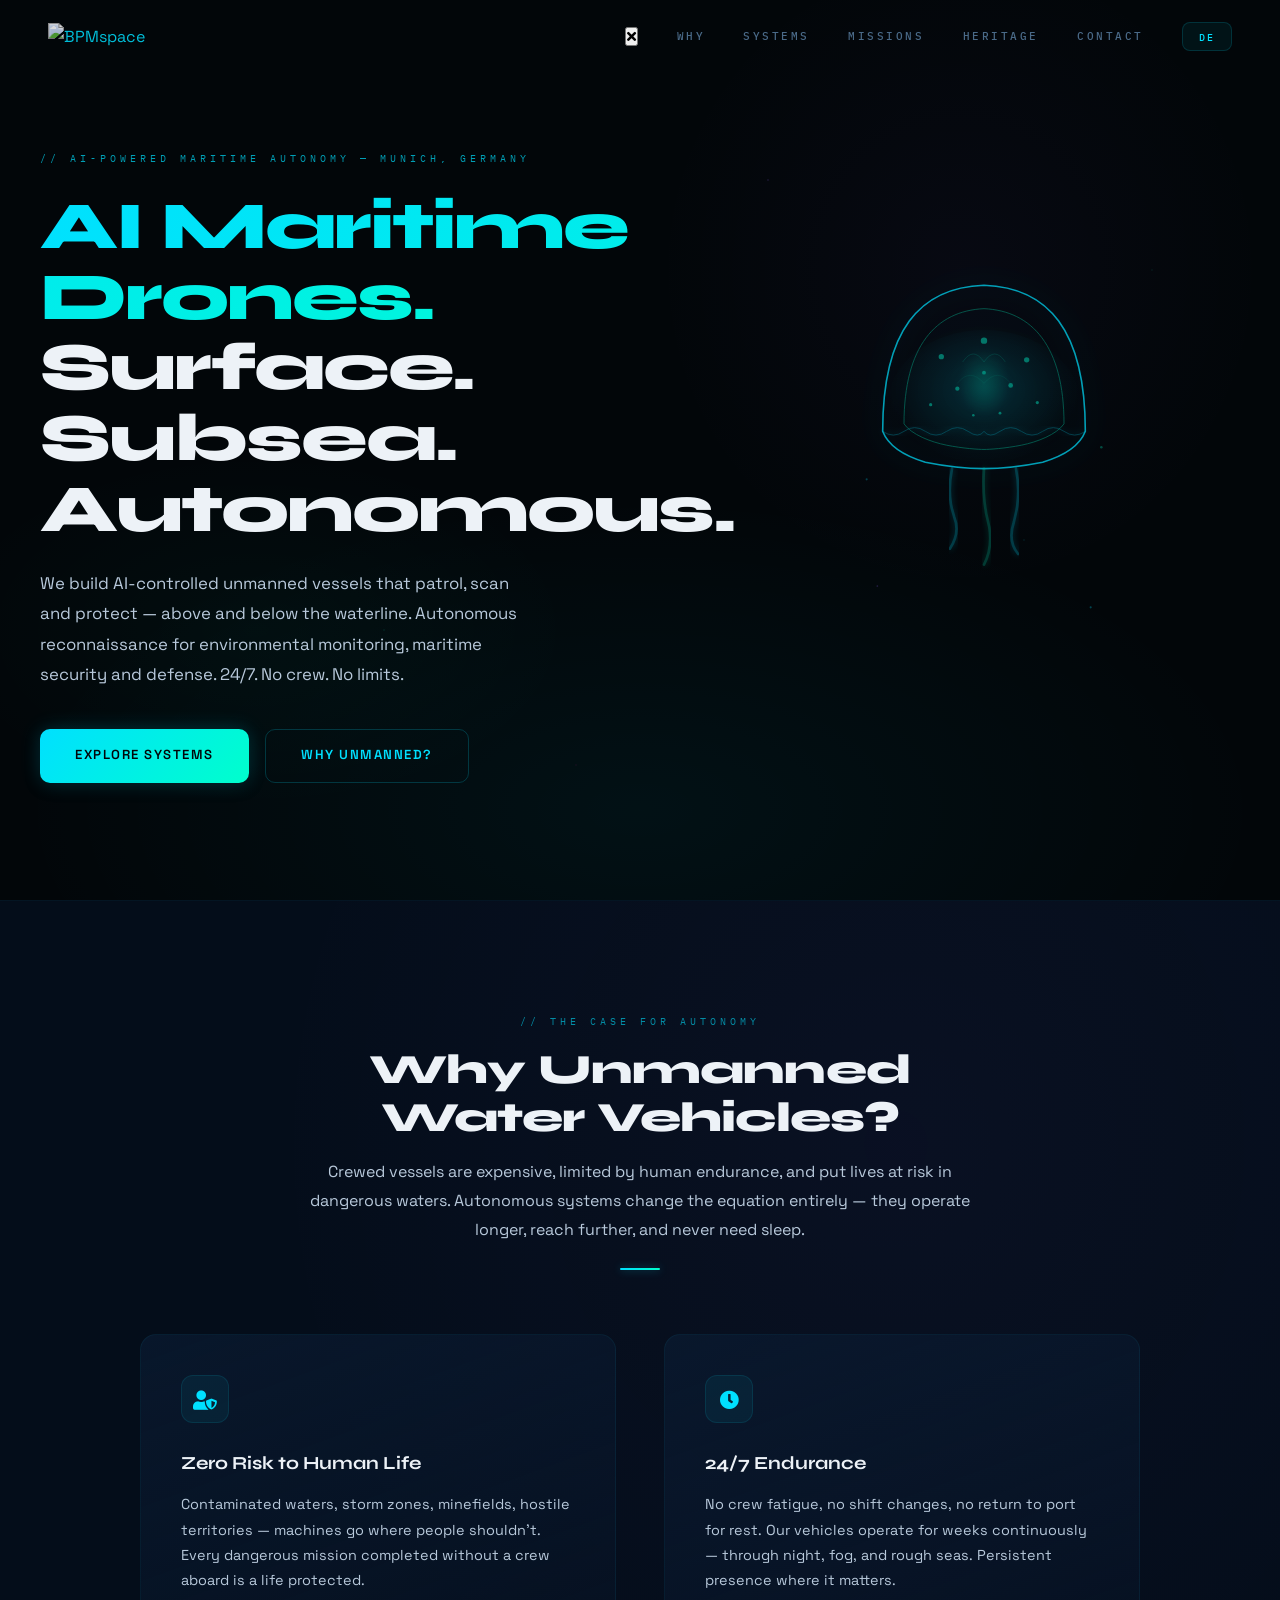
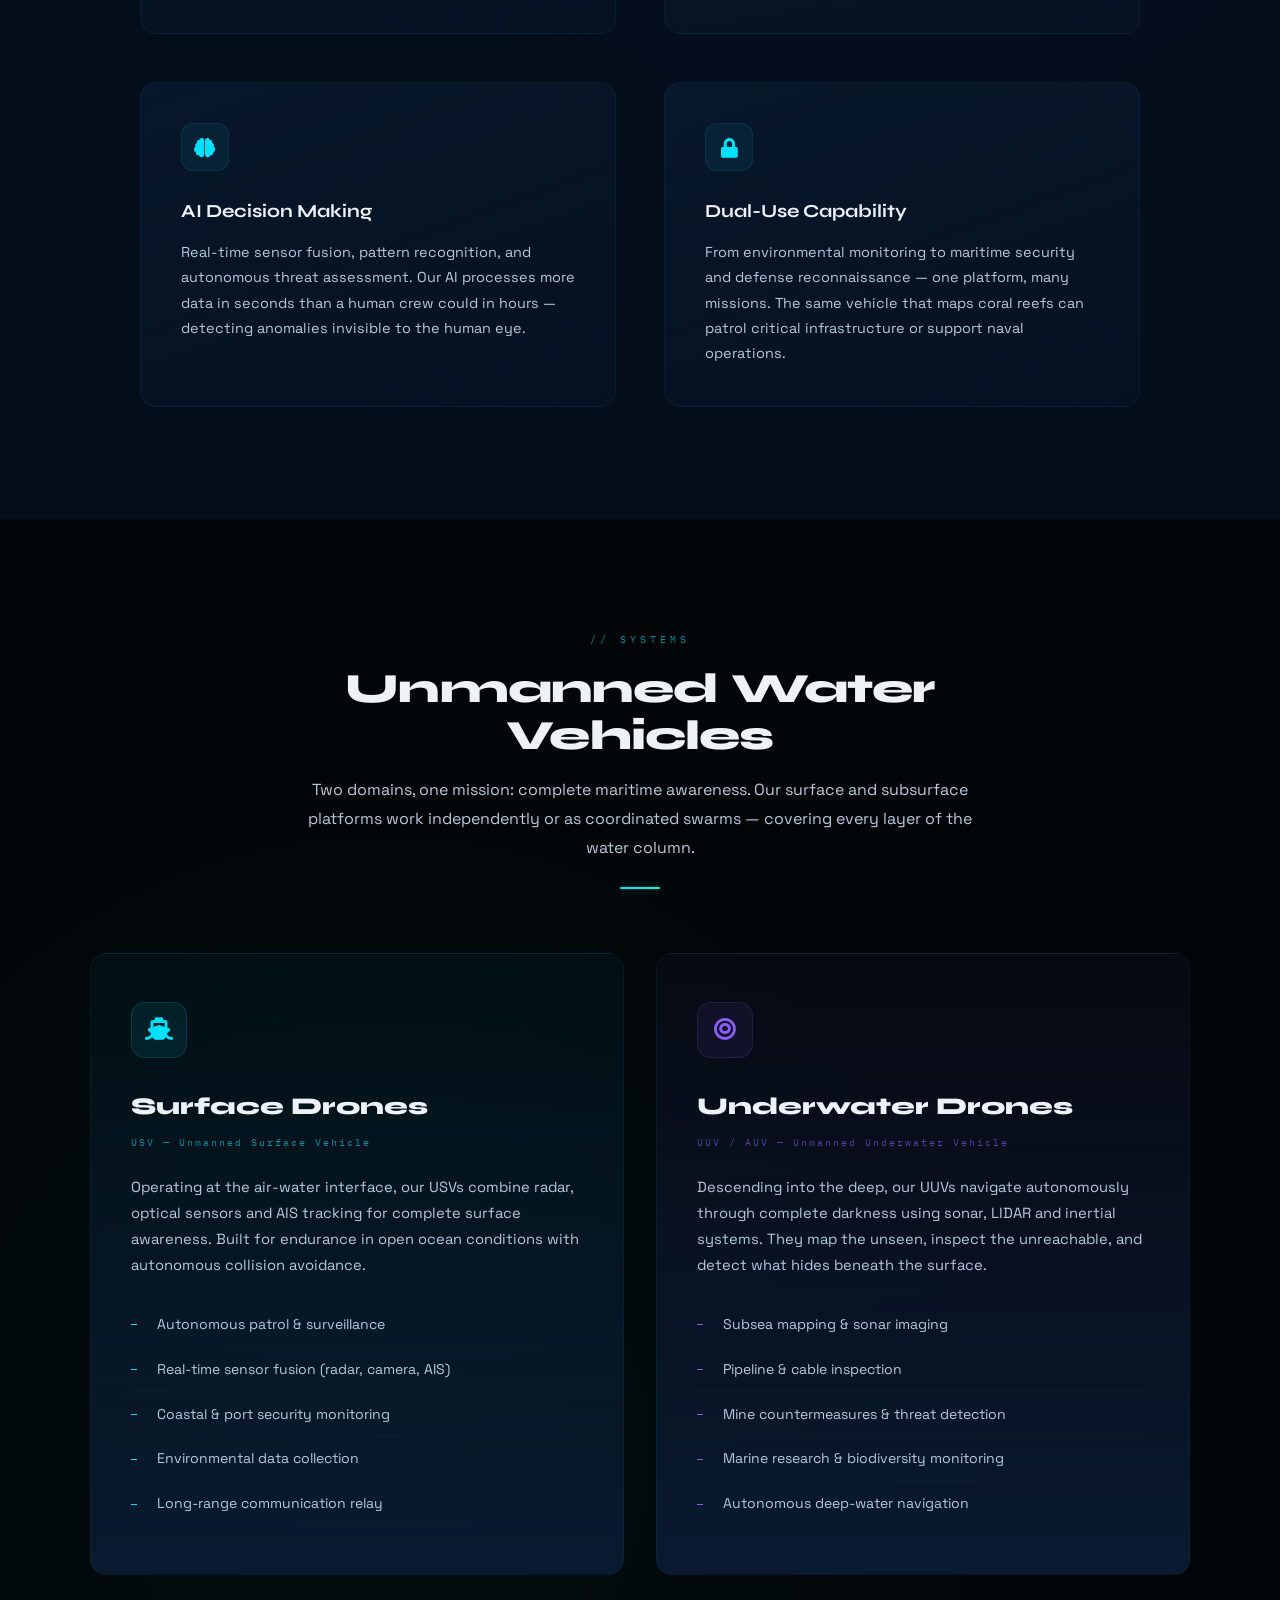
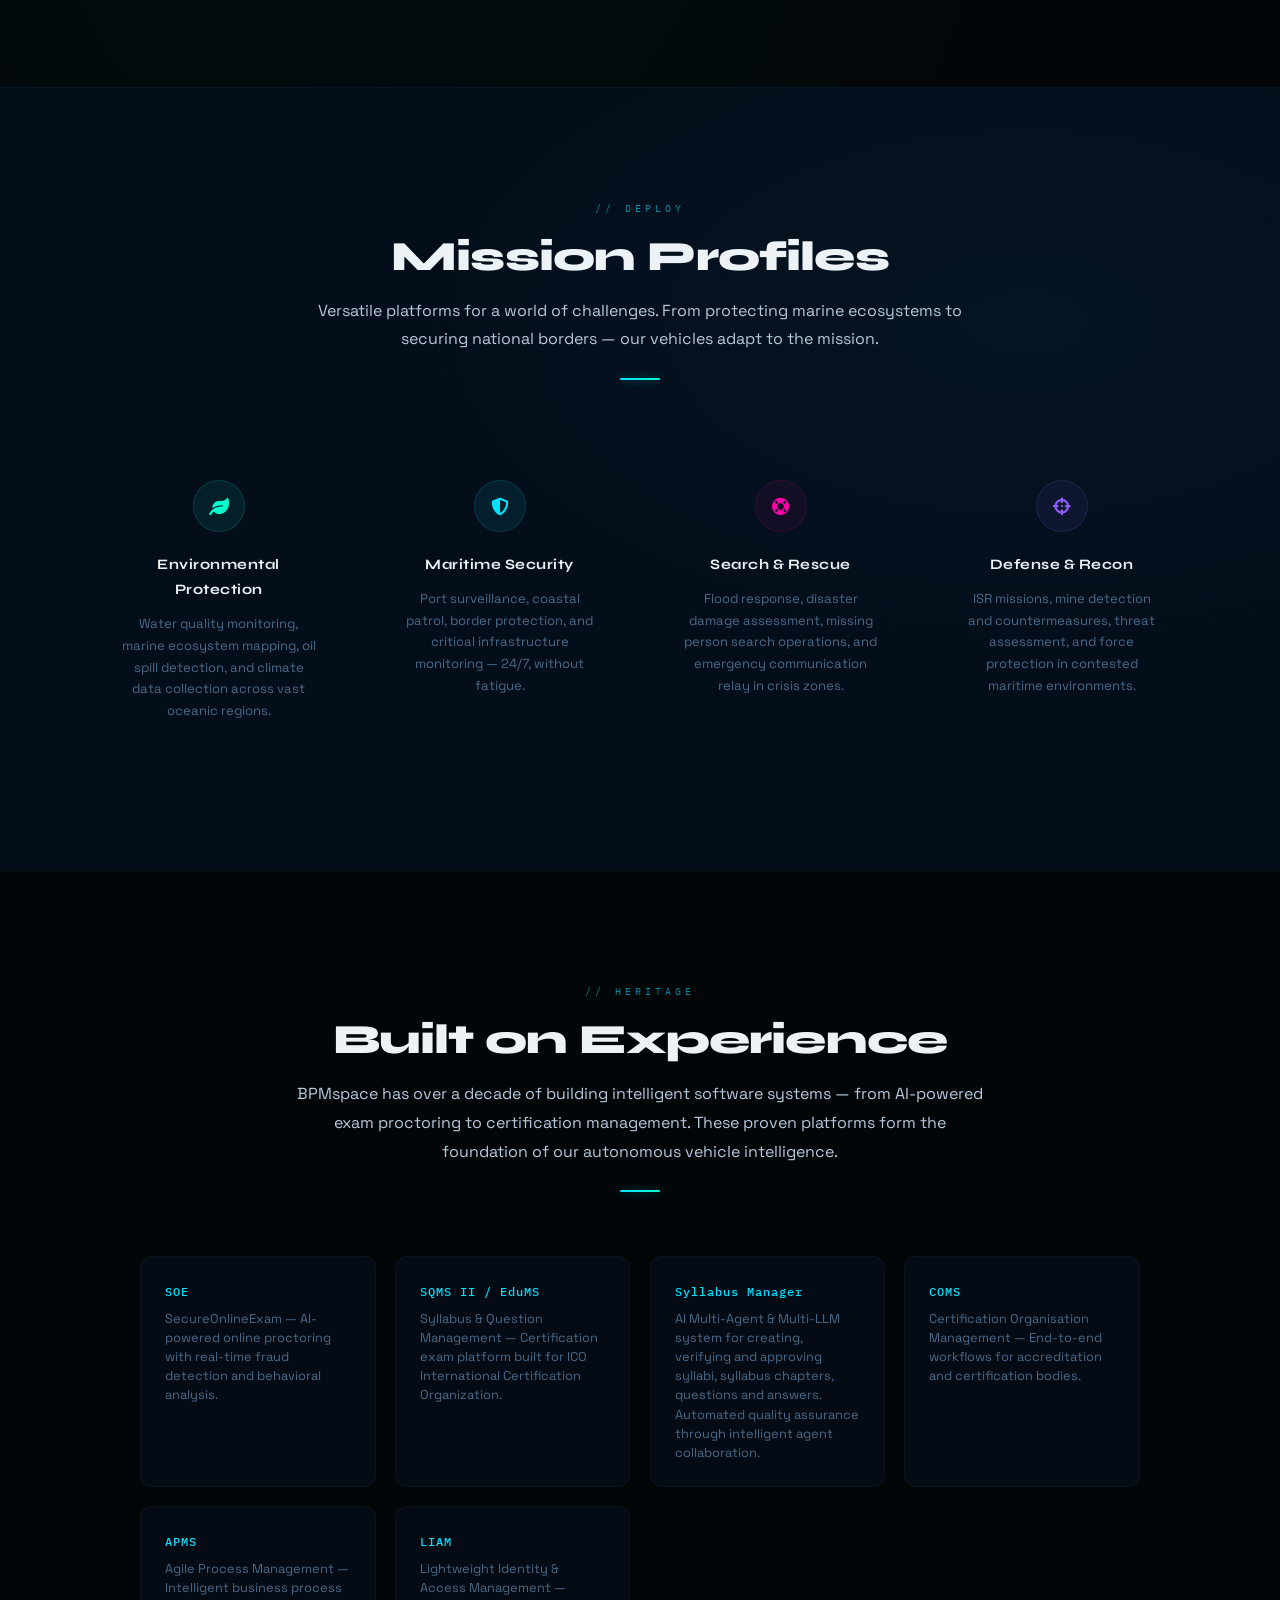
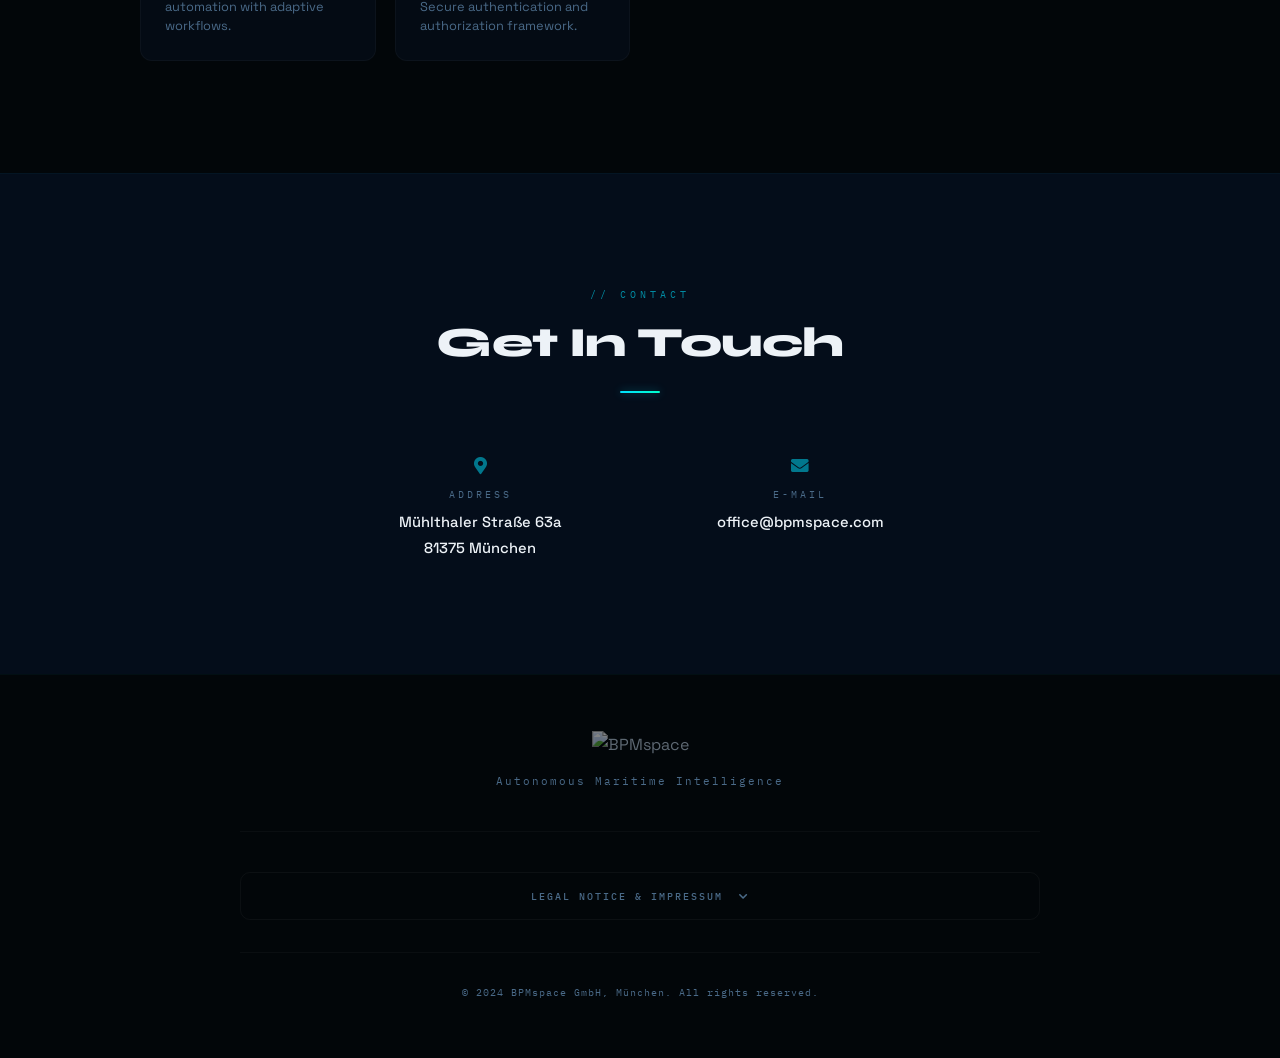
==== commit db73d98f: "Punchier hero headline: AI Maritime Drones. Surface. Subsea. Autonomous. Clear positioning: what we " ====
--- a/ddd60e7b-deee-4c54-92e2-0afe97db9af1/index.html
+++ b/ddd60e7b-deee-4c54-92e2-0afe97db9af1/index.html
@@ -32,16 +32,16 @@
     <div class="hero-inner">
         <div class="hero-text">
             <div class="hero-tag">
-                <span class="lang-en">// Autonomous Maritime Intelligence</span>
-                <span class="lang-de">// Autonome Maritime Intelligenz</span>
+                <span class="lang-en">// AI-Powered Maritime Autonomy — Munich, Germany</span>
+                <span class="lang-de">// KI-gesteuerte Maritime Autonomie — München, Deutschland</span>
             </div>
             <h1>
-                <span class="lang-en">The Future Operates<br><em>Above &amp; Below the Surface</em></span>
-                <span class="lang-de">Die Zukunft operiert<br><em>über und unter Wasser</em></span>
+                <span class="lang-en"><em>AI Maritime Drones.</em><br>Surface. Subsea. Autonomous.</span>
+                <span class="lang-de"><em>KI Maritime Drohnen.</em><br>Überwasser. Untersee. Autonom.</span>
             </h1>
             <p class="hero-desc">
-                <span class="lang-en">Oceans cover 71% of our planet — yet most of it remains unmonitored. Our AI-powered unmanned water vehicles bring persistent intelligence to the world's most critical and inaccessible waterways. No crew at risk. No blind spots.</span>
-                <span class="lang-de">71% unseres Planeten sind von Wasser bedeckt — doch der größte Teil bleibt unüberwacht. Unsere KI-gesteuerten unbemannten Wasserfahrzeuge bringen dauerhafte Aufklärung in die kritischsten und unzugänglichsten Gewässer der Welt. Keine Crew in Gefahr. Keine toten Winkel.</span>
+                <span class="lang-en">We build AI-controlled unmanned vessels that patrol, scan and protect — above and below the waterline. Autonomous reconnaissance for environmental monitoring, maritime security and defense. 24/7. No crew. No limits.</span>
+                <span class="lang-de">Wir bauen KI-gesteuerte unbemannte Wasserfahrzeuge die patrouillieren, scannen und schützen — über und unter der Wasserlinie. Autonome Aufklärung für Umweltmonitoring, maritime Sicherheit und Verteidigung. 24/7. Keine Crew. Keine Grenzen.</span>
             </p>
             <div class="cta-group">
                 <a href="#vehicles" class="cta-primary">
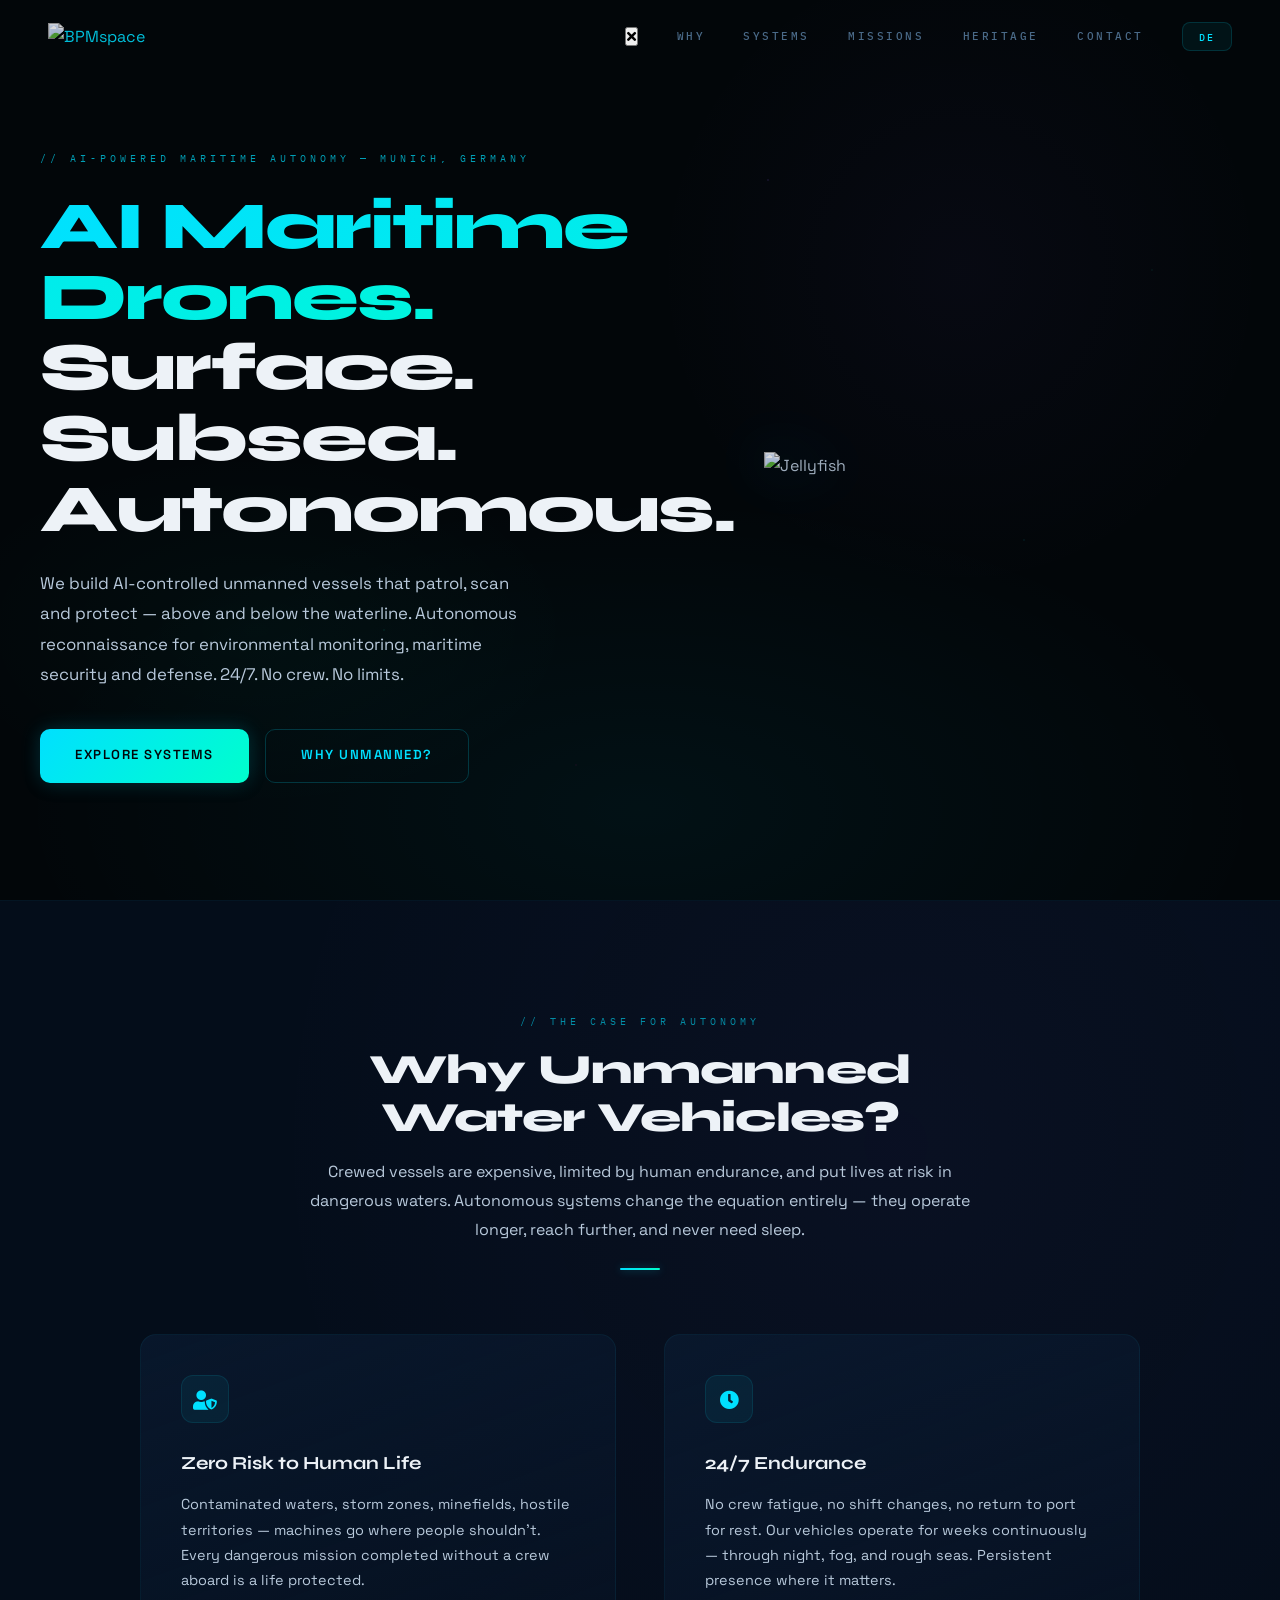
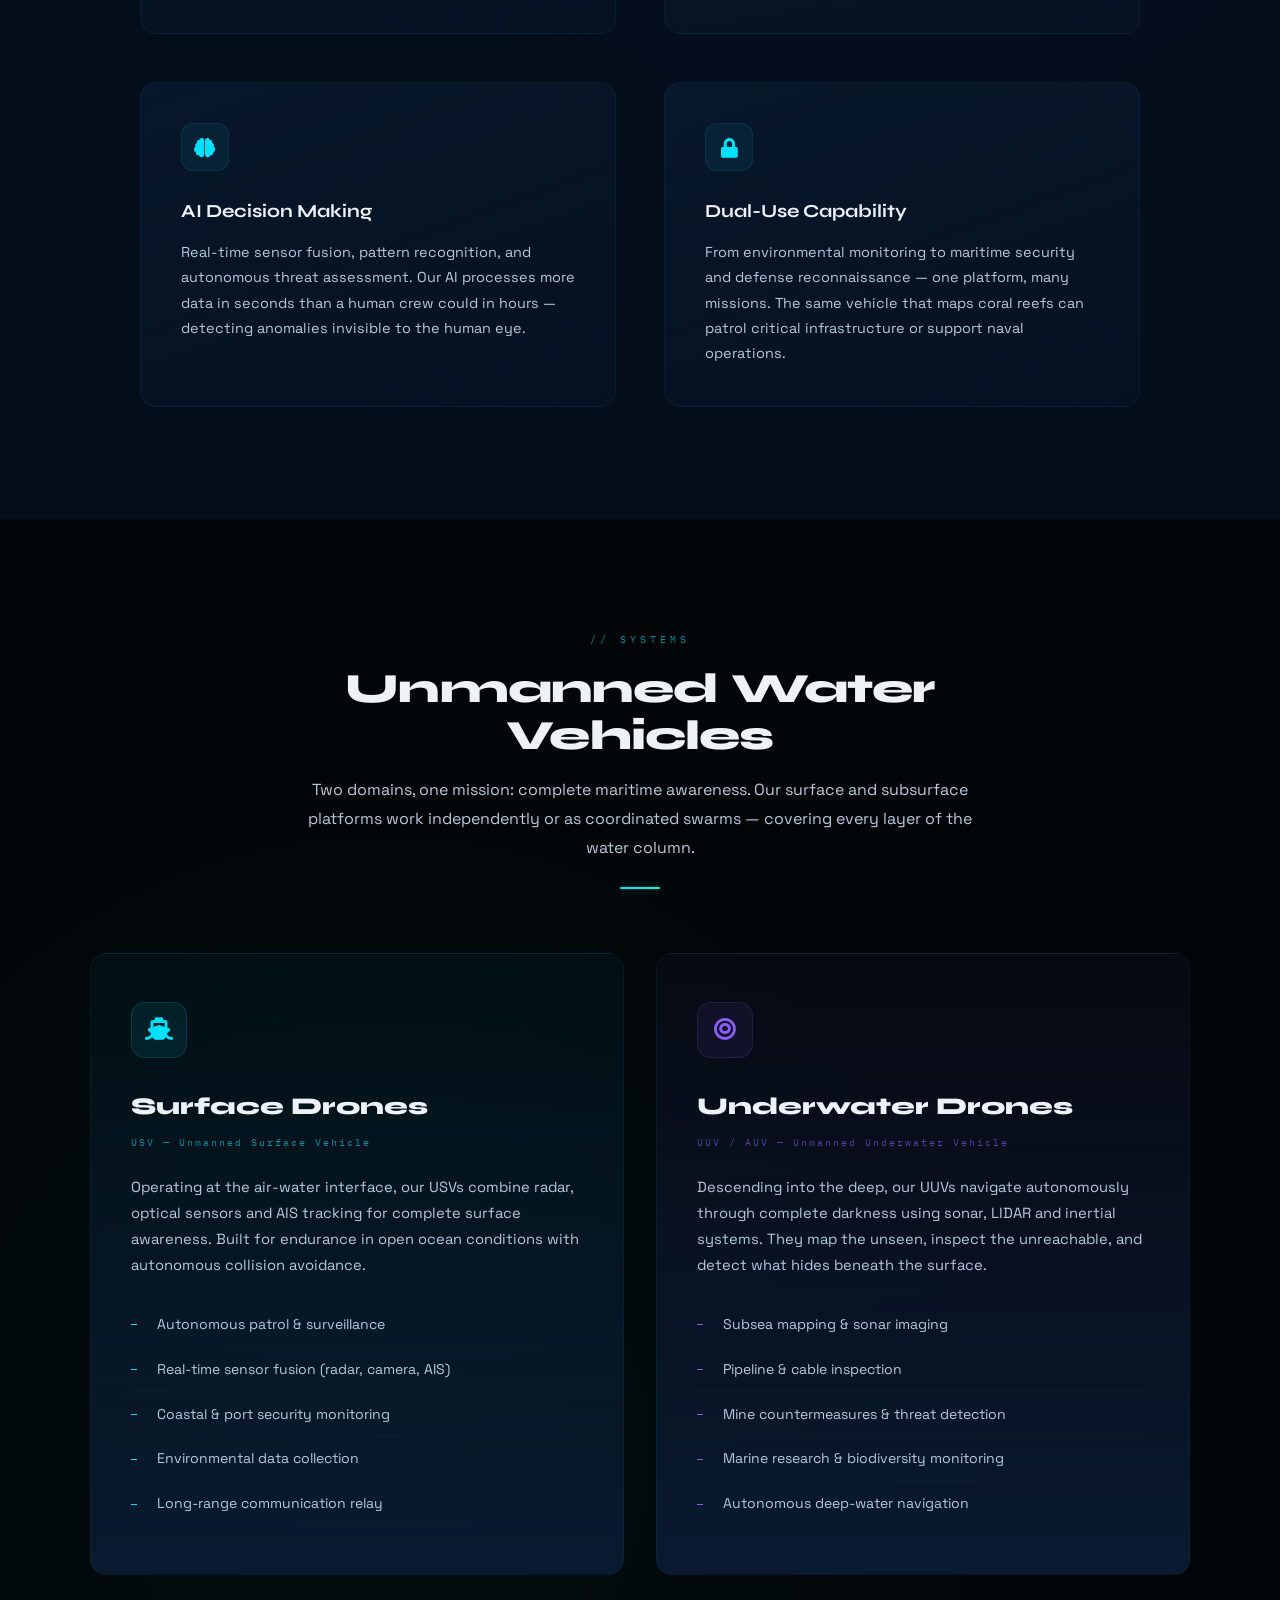
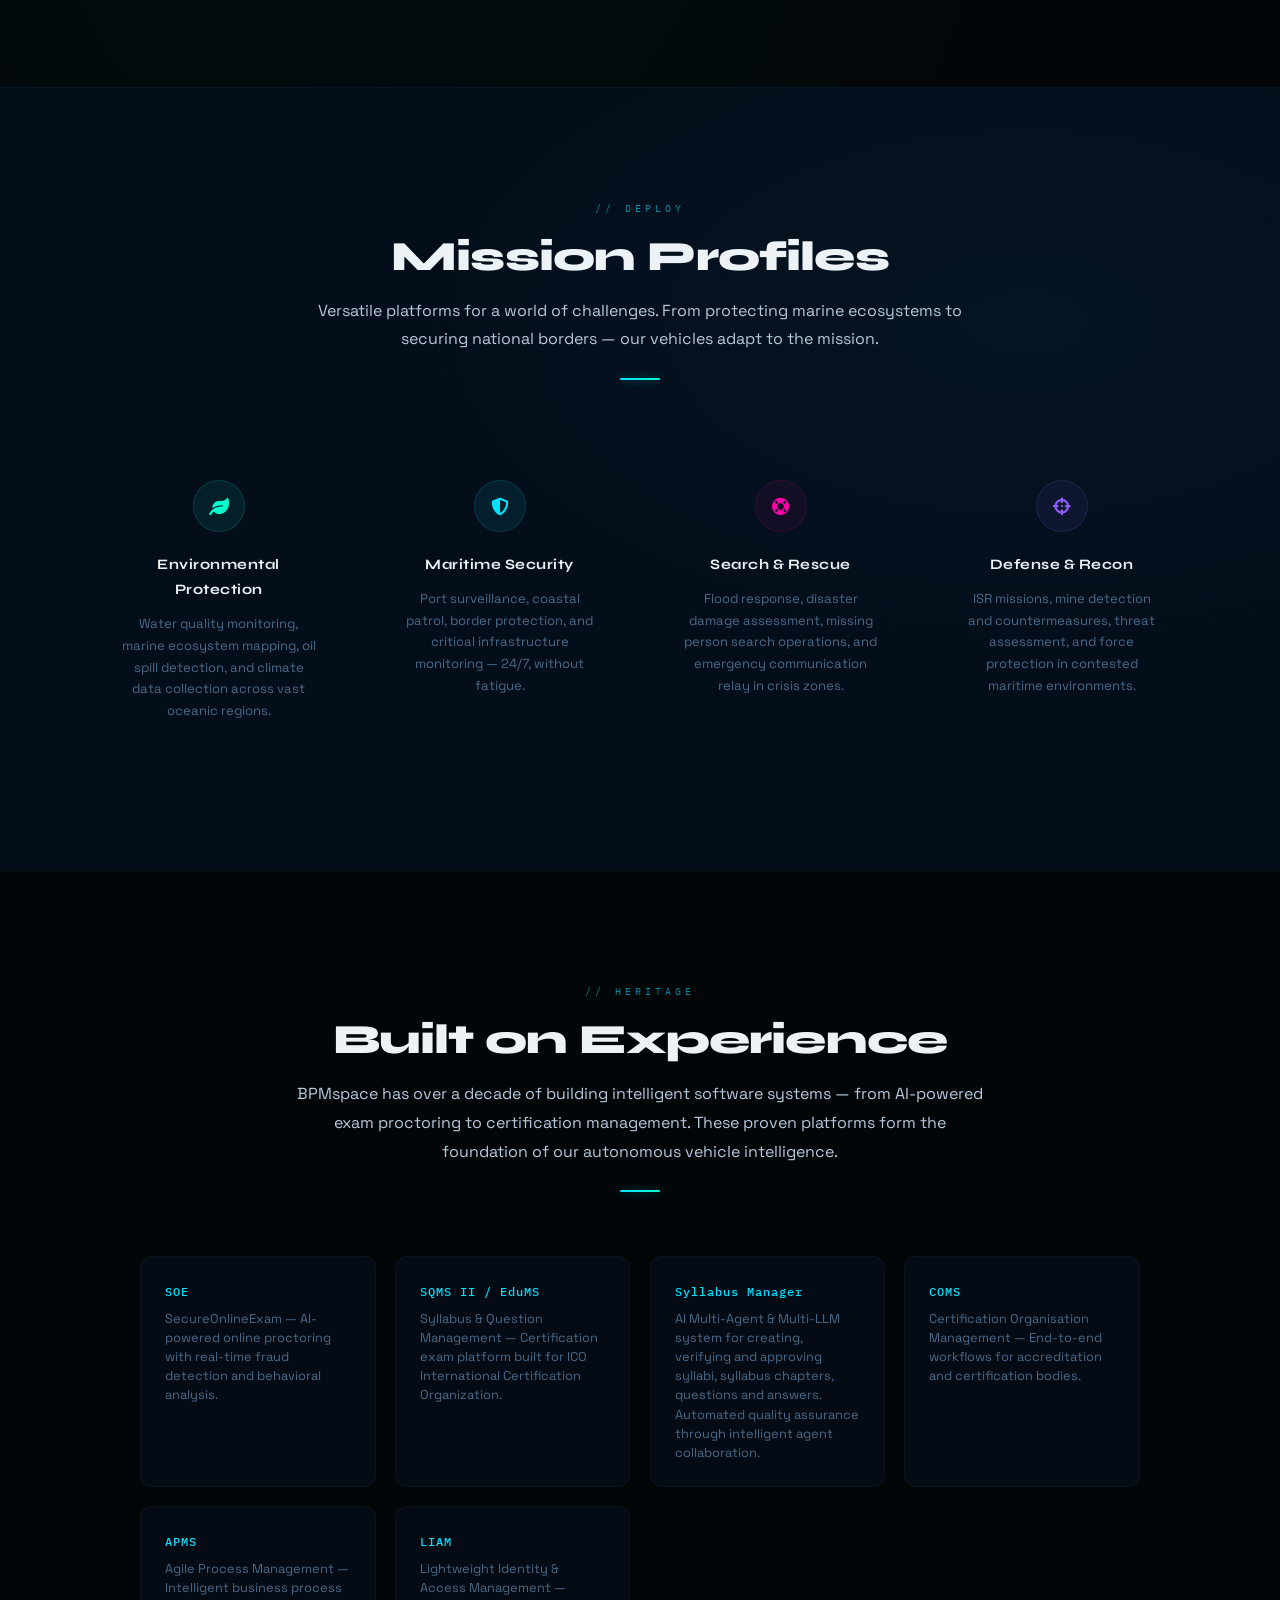
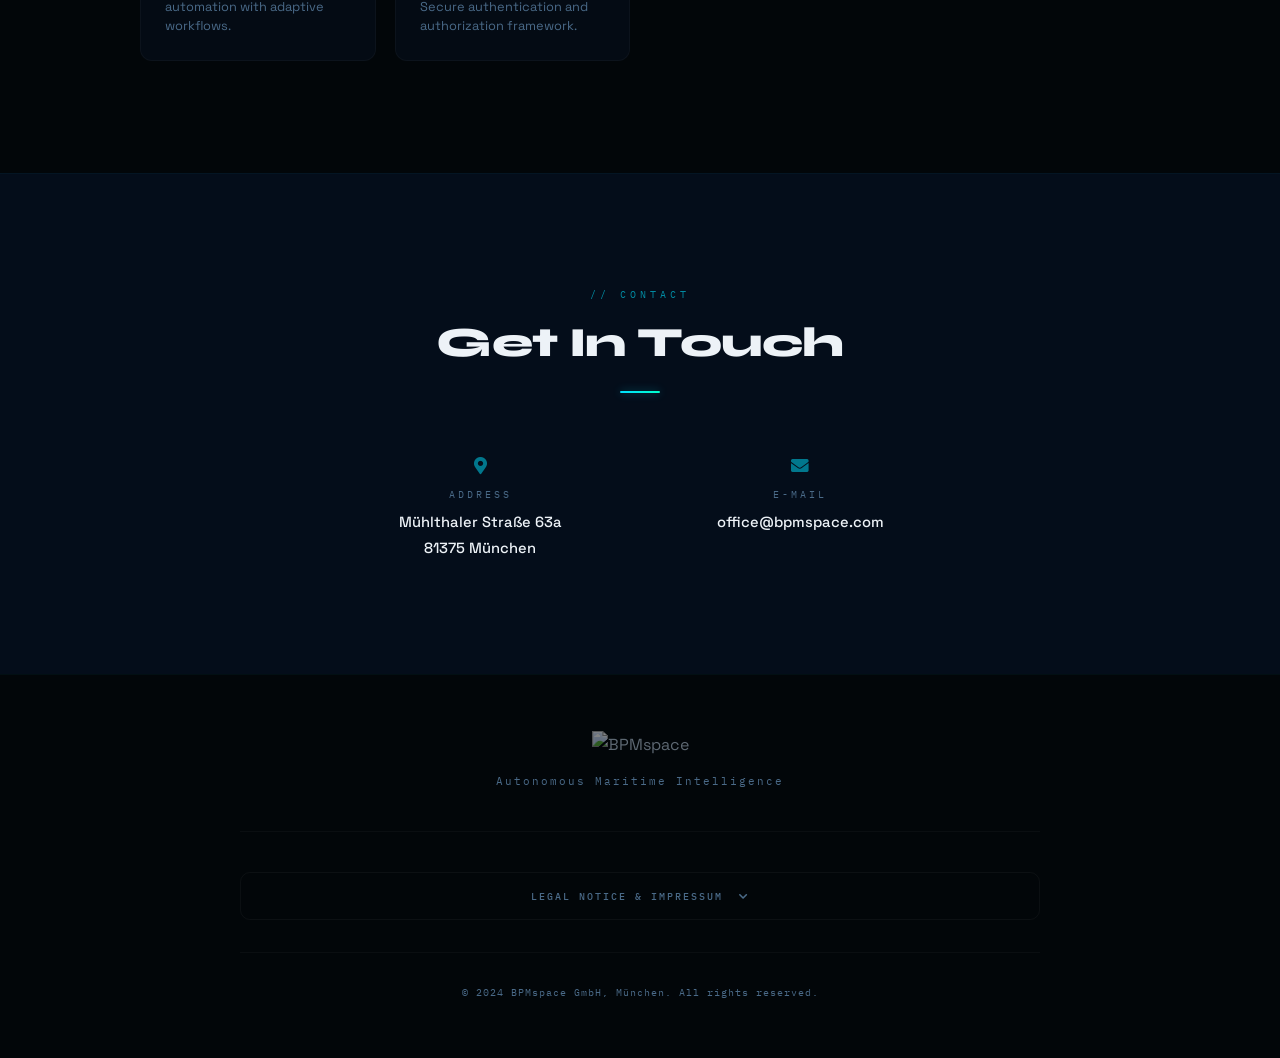
==== commit 02e1b09b: "Replace SVG jellyfish with real image 759FA72D https://claude.ai/code/session_01XAKo3nVesVHymwZc9NdC" ====
--- a/ddd60e7b-deee-4c54-92e2-0afe97db9af1/index.html
+++ b/ddd60e7b-deee-4c54-92e2-0afe97db9af1/index.html
@@ -55,64 +55,7 @@
             </div>
         </div>
         <div class="jellyfish">
-            <svg viewBox="0 0 300 420" xmlns="http://www.w3.org/2000/svg">
-                <defs>
-                    <radialGradient id="bellGlow" cx="50%" cy="40%" r="50%">
-                        <stop offset="0%" stop-color="rgba(0,224,255,0.12)"/>
-                        <stop offset="100%" stop-color="rgba(0,224,255,0)"/>
-                    </radialGradient>
-                    <radialGradient id="coreGlow" cx="50%" cy="50%" r="40%">
-                        <stop offset="0%" stop-color="rgba(0,255,204,0.15)"/>
-                        <stop offset="100%" stop-color="rgba(0,255,204,0)"/>
-                    </radialGradient>
-                    <filter id="glow">
-                        <feGaussianBlur stdDeviation="3" result="blur"/>
-                        <feMerge><feMergeNode in="blur"/><feMergeNode in="SourceGraphic"/></feMerge>
-                    </filter>
-                    <filter id="softGlow">
-                        <feGaussianBlur stdDeviation="6" result="blur"/>
-                        <feMerge><feMergeNode in="blur"/><feMergeNode in="SourceGraphic"/></feMerge>
-                    </filter>
-                </defs>
-                <!-- Ambient glow -->
-                <ellipse cx="150" cy="130" rx="90" ry="70" fill="url(#bellGlow)" filter="url(#softGlow)"/>
-                <!-- Outer bell -->
-                <path class="jelly-body" d="M55,155 C55,60 90,20 150,18 C210,20 245,60 245,155 C240,168 225,178 205,184 C185,188 165,190 150,190 C135,190 115,188 95,184 C75,178 60,168 55,155Z"/>
-                <!-- Inner bell -->
-                <path class="jelly-body-inner" d="M75,148 C75,75 105,42 150,40 C195,42 225,75 225,148 C218,158 200,165 185,168 C170,171 155,172 150,172 C145,172 130,171 115,168 C100,165 82,158 75,148Z"/>
-                <!-- Inner organ shapes -->
-                <ellipse cx="150" cy="110" rx="30" ry="40" fill="url(#coreGlow)" filter="url(#softGlow)"/>
-                <path d="M130,90 Q140,75 150,90 Q160,75 170,90" fill="none" stroke="rgba(0,255,204,0.2)" stroke-width="0.8"/>
-                <path d="M125,110 Q137,95 150,110 Q163,95 175,110" fill="none" stroke="rgba(0,255,204,0.15)" stroke-width="0.6"/>
-                <!-- Bio-luminescent dots -->
-                <circle class="jelly-dots" cx="110" cy="85" r="2.5"/>
-                <circle class="jelly-dots" cx="150" cy="70" r="3"/>
-                <circle class="jelly-dots" cx="190" cy="88" r="2.5"/>
-                <circle class="jelly-dots" cx="125" cy="115" r="2"/>
-                <circle class="jelly-dots" cx="175" cy="112" r="2.2"/>
-                <circle class="jelly-dots" cx="150" cy="100" r="1.8"/>
-                <circle class="jelly-dots" cx="100" cy="130" r="1.5"/>
-                <circle class="jelly-dots" cx="200" cy="128" r="1.5"/>
-                <circle class="jelly-dots" cx="140" cy="140" r="1.2"/>
-                <circle class="jelly-dots" cx="165" cy="138" r="1.3"/>
-                <!-- Frilly bell edge -->
-                <path d="M55,155 Q65,162 75,155 Q85,148 95,155 Q105,162 115,155 Q125,148 135,155 Q145,162 150,155 Q155,162 165,155 Q175,148 185,155 Q195,162 205,155 Q215,148 225,155 Q235,162 245,155" fill="none" stroke="var(--neon-cyan)" stroke-width="0.8" opacity="0.4" filter="url(#glow)"/>
-                <!-- Oral arms (thick, short) -->
-                <path d="M120,190 Q115,215 122,235 Q128,250 118,265" fill="none" stroke="var(--neon-cyan)" stroke-width="2.5" stroke-linecap="round" opacity="0.35" filter="url(#glow)"/>
-                <path d="M150,190 Q148,220 155,245 Q158,265 150,280" fill="none" stroke="var(--neon-teal)" stroke-width="2.5" stroke-linecap="round" opacity="0.3" filter="url(#glow)"/>
-                <path d="M180,190 Q185,215 178,240 Q172,258 182,270" fill="none" stroke="var(--neon-cyan)" stroke-width="2.5" stroke-linecap="round" opacity="0.35" filter="url(#glow)"/>
-                <!-- Long trailing tentacles -->
-                <path class="jelly-tentacle" d="M95,184 Q88,220 95,255 Q102,290 90,330 Q82,360 92,395"/>
-                <path class="jelly-tentacle" d="M115,188 Q110,230 118,270 Q125,310 112,350 Q105,380 115,410"/>
-                <path class="jelly-tentacle" d="M150,190 Q148,240 155,280 Q162,320 150,365 Q145,390 152,420"/>
-                <path class="jelly-tentacle" d="M185,188 Q190,230 182,270 Q175,310 188,350 Q195,380 185,410"/>
-                <path class="jelly-tentacle" d="M205,184 Q212,220 205,260 Q198,295 210,335 Q218,365 208,400"/>
-                <!-- Tiny particles around -->
-                <circle cx="40" cy="200" r="1" fill="var(--neon-cyan)" opacity="0.3"><animate attributeName="opacity" values="0.1;0.5;0.1" dur="3s" repeatCount="indefinite"/></circle>
-                <circle cx="260" cy="170" r="1.2" fill="var(--neon-teal)" opacity="0.2"><animate attributeName="opacity" values="0.1;0.4;0.1" dur="4s" repeatCount="indefinite"/></circle>
-                <circle cx="50" cy="300" r="0.8" fill="var(--neon-violet)" opacity="0.25"><animate attributeName="opacity" values="0.1;0.4;0.1" dur="3.5s" repeatCount="indefinite"/></circle>
-                <circle cx="250" cy="320" r="1" fill="var(--neon-cyan)" opacity="0.2"><animate attributeName="opacity" values="0.1;0.5;0.1" dur="5s" repeatCount="indefinite"/></circle>
-            </svg>
+            <img src="../assets/img/759FA72D-C46D-4B73-87A8-3925982A0677.png" alt="Jellyfish">
         </div>
     </div>
 </section>
--- a/ddd60e7b-deee-4c54-92e2-0afe97db9af1/style.css
+++ b/ddd60e7b-deee-4c54-92e2-0afe97db9af1/style.css
@@ -143,12 +143,17 @@
 /* Jellyfish */
 .jellyfish {
   position: absolute;
-  width: 320px; height: 400px;
+  width: 380px;
   right: 8%; top: 50%;
   transform: translateY(-50%);
-  opacity: 0.7;
+  opacity: 0.85;
   animation: jellyFloat 8s ease-in-out infinite;
   pointer-events: none;
+}
+.jellyfish img {
+  width: 100%;
+  height: auto;
+  filter: drop-shadow(0 0 30px rgba(0, 150, 255, 0.4)) drop-shadow(0 0 60px rgba(0, 150, 255, 0.15));
 }
 @keyframes jellyFloat {
   0%, 100% { transform: translateY(-50%) translateX(0); }
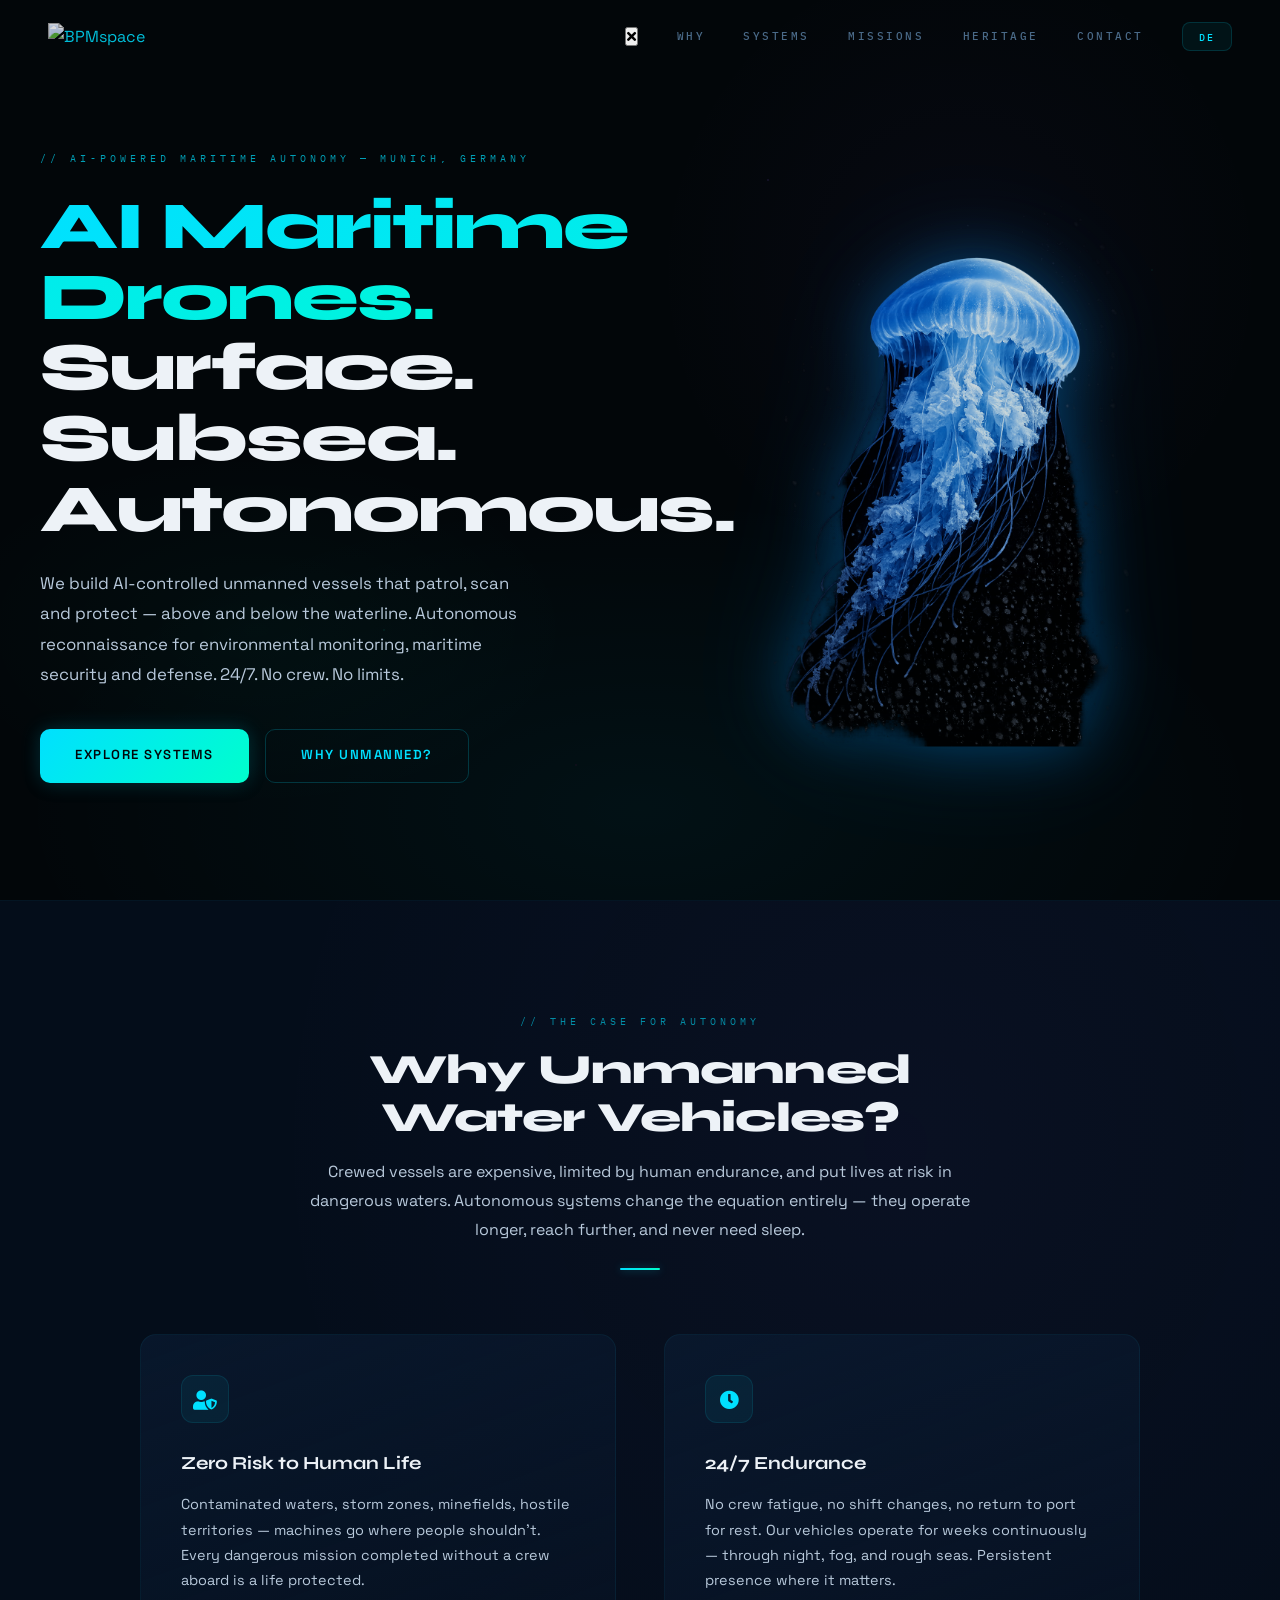
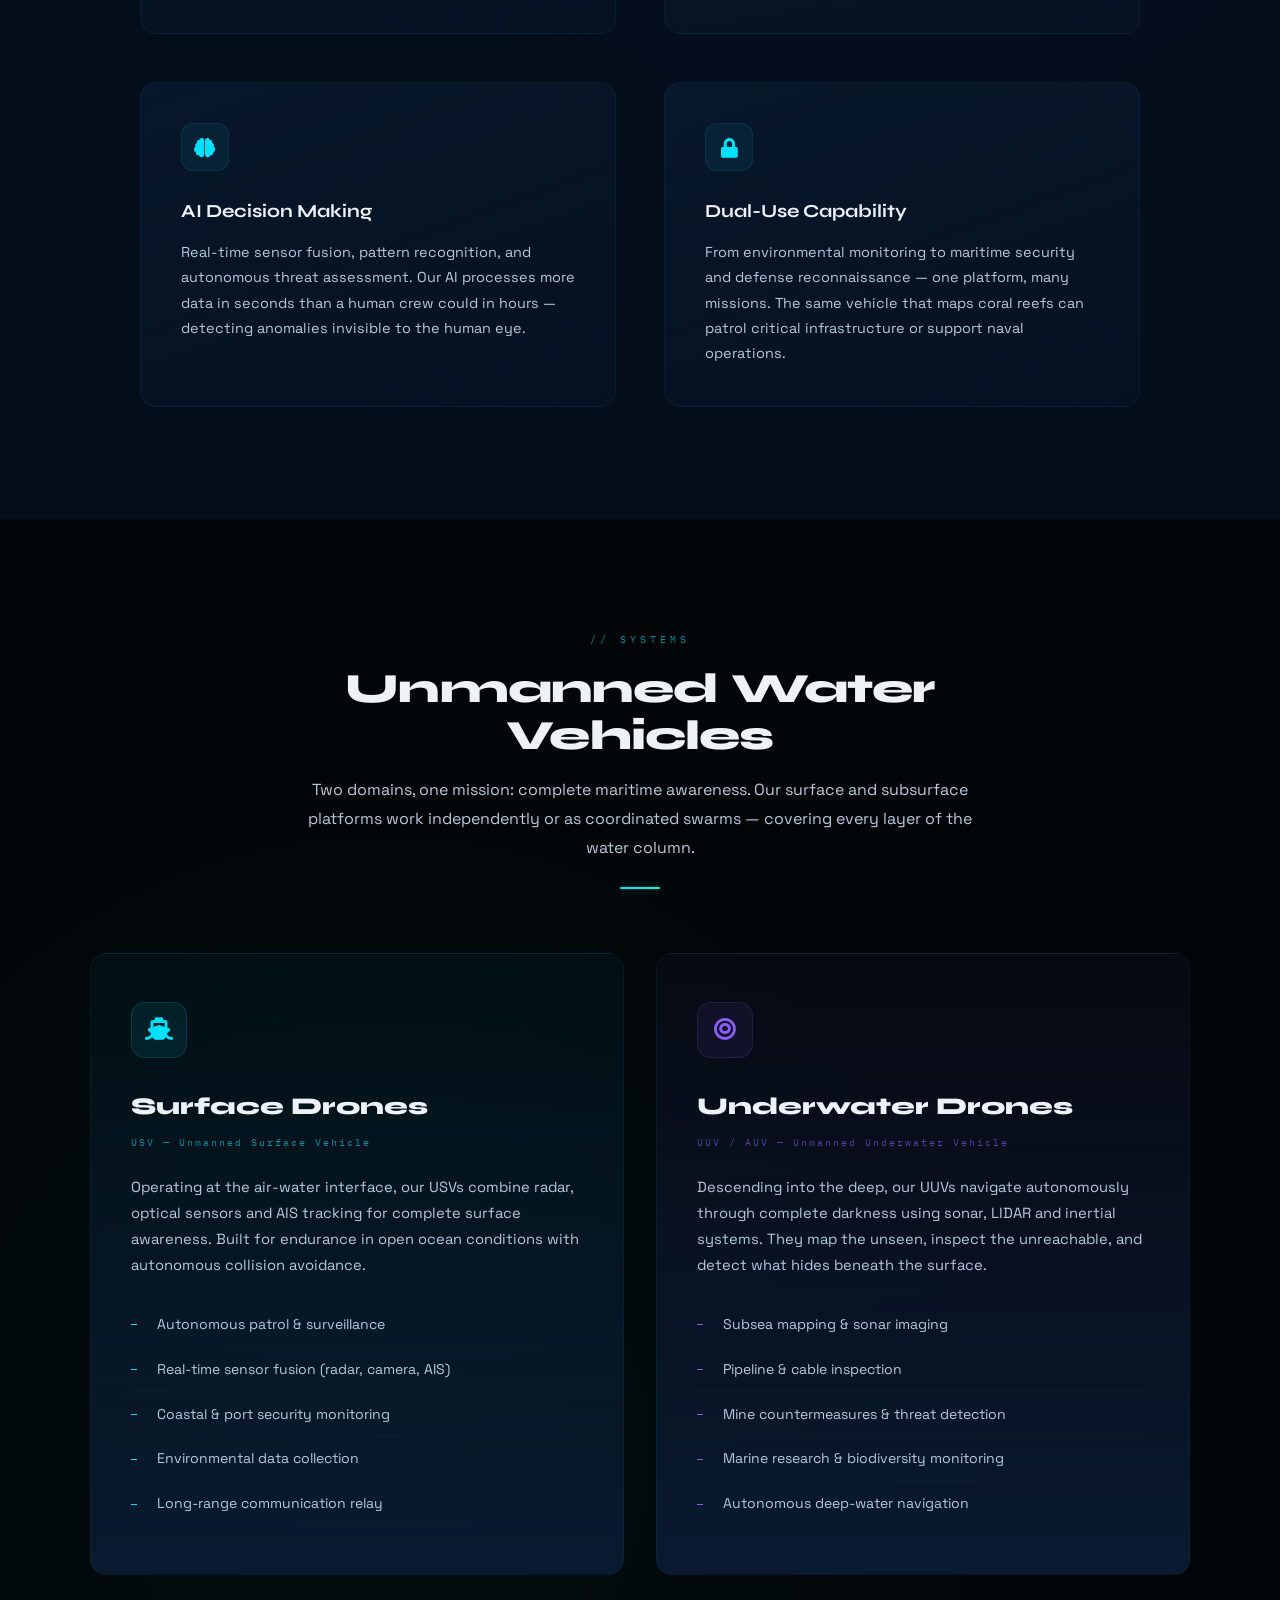
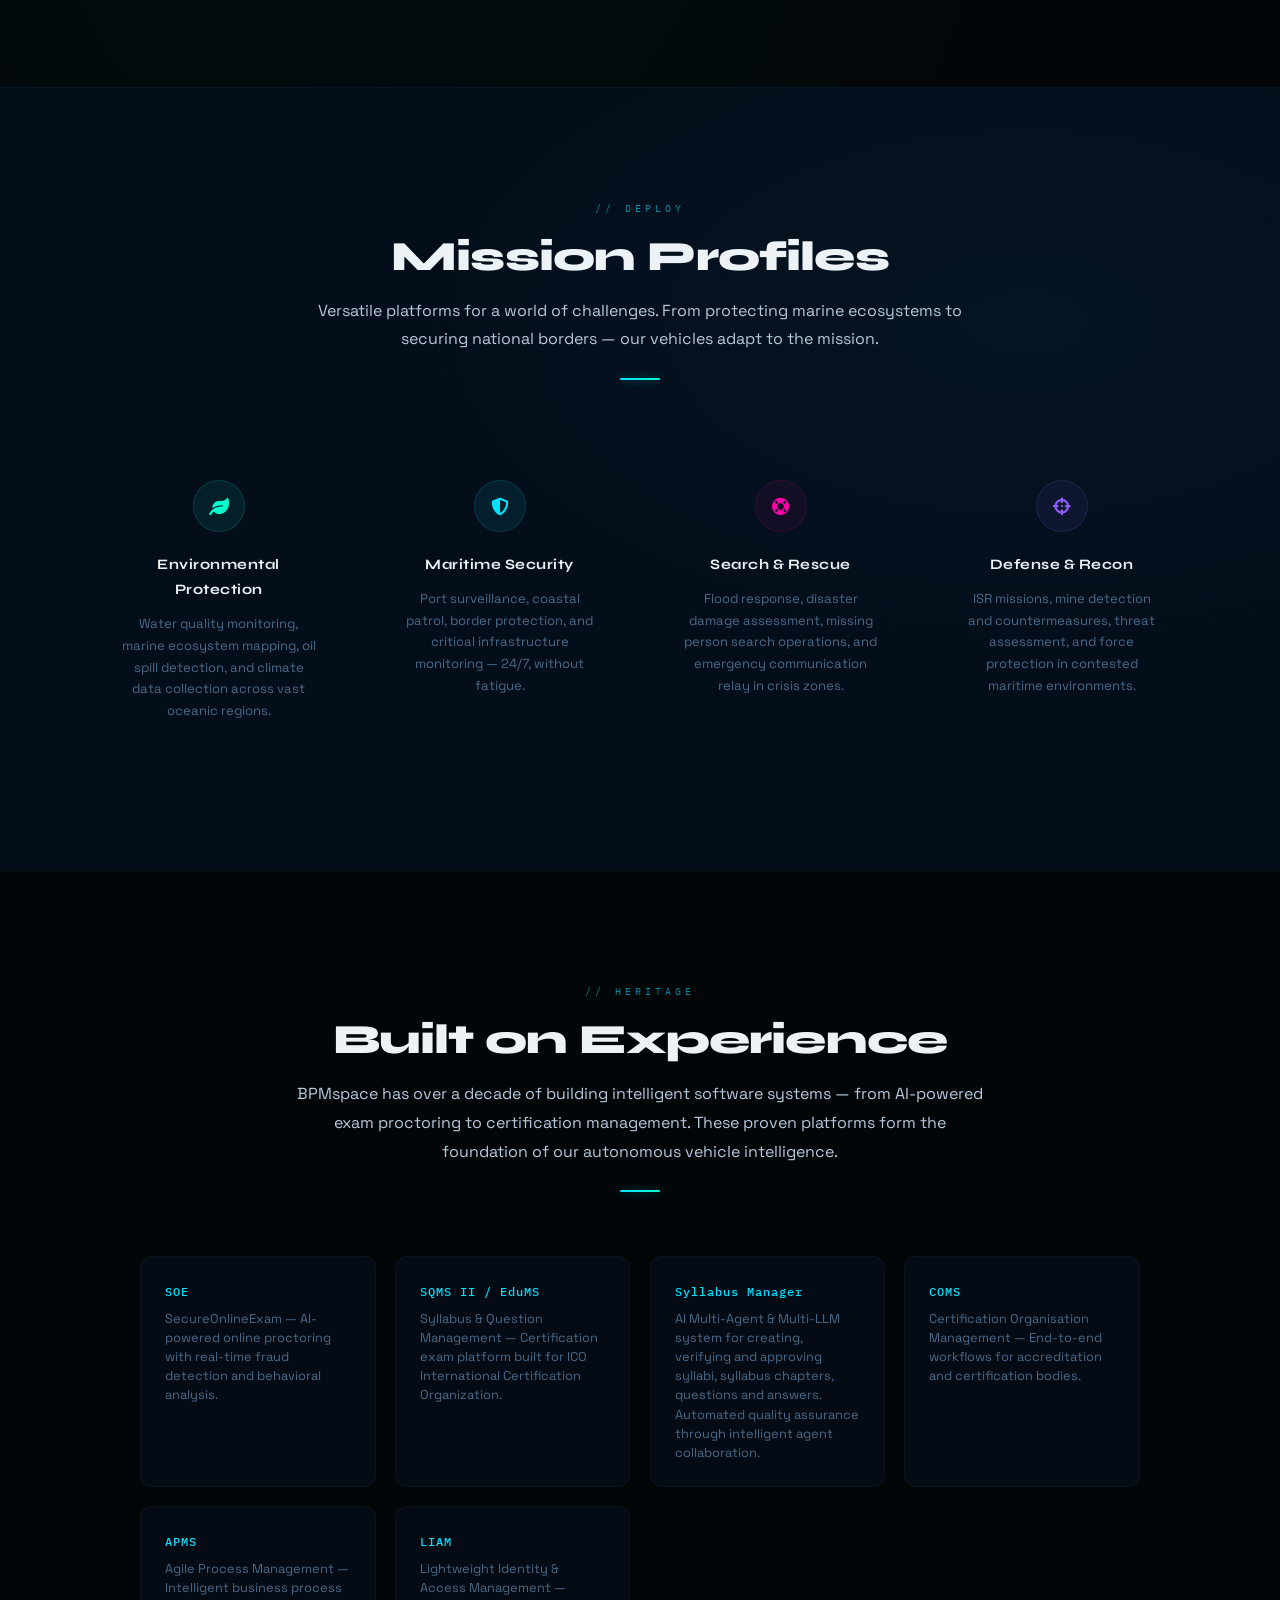
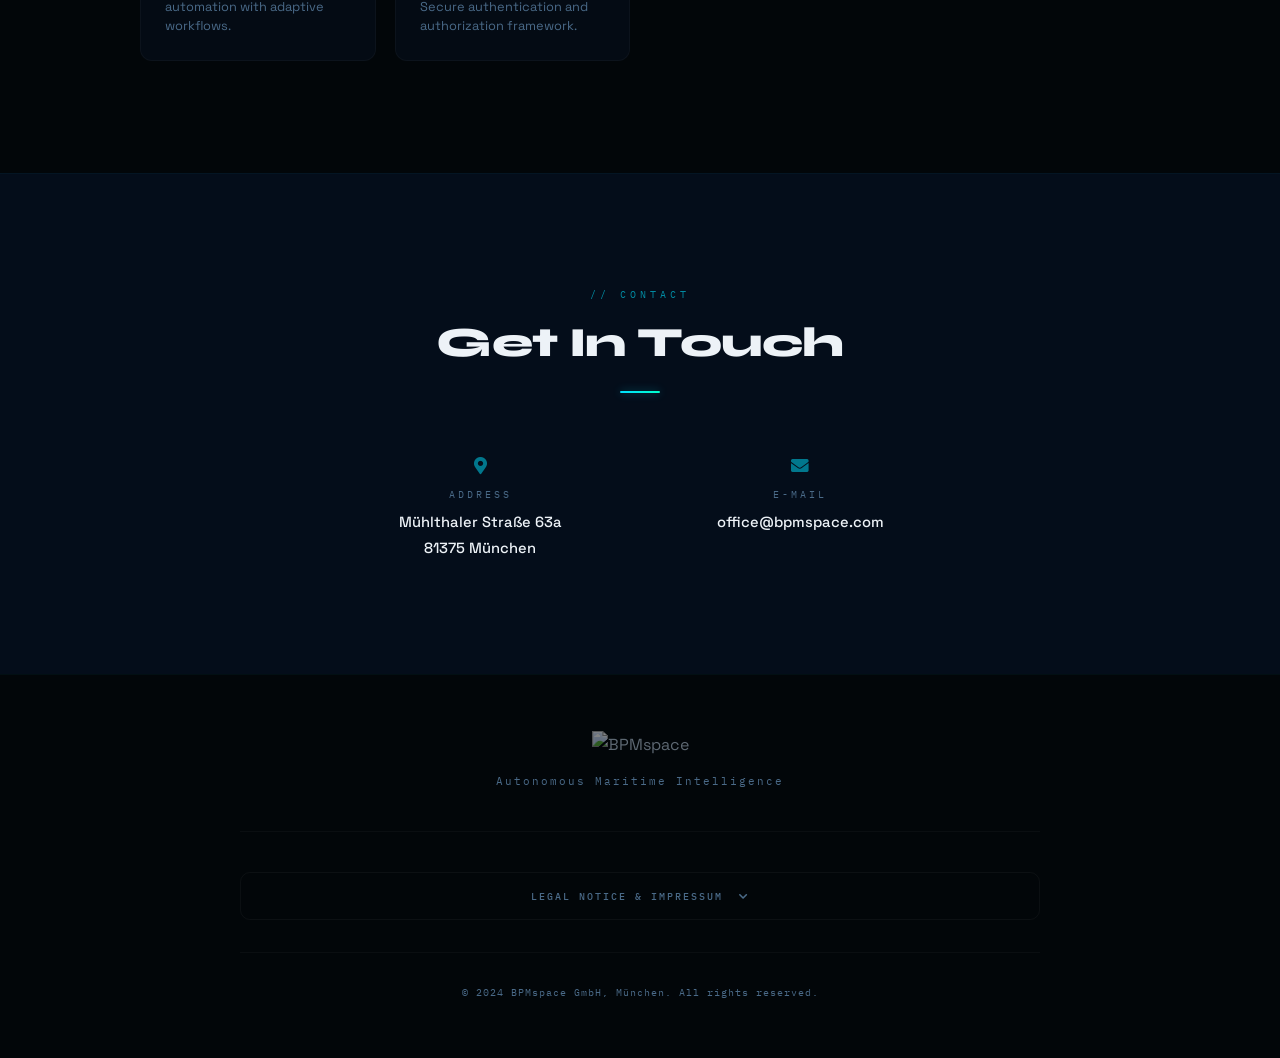
==== commit 2dc6c889: "Fix jellyfish image path to correct directory https://claude.ai/code/session_01XAKo3nVesVHymwZc9NdC3" ====
--- a/ddd60e7b-deee-4c54-92e2-0afe97db9af1/index.html
+++ b/ddd60e7b-deee-4c54-92e2-0afe97db9af1/index.html
@@ -55,7 +55,7 @@
             </div>
         </div>
         <div class="jellyfish">
-            <img src="../assets/img/759FA72D-C46D-4B73-87A8-3925982A0677.png" alt="Jellyfish">
+            <img src="../3756635456442343545444325323/img/759FA72D-C46D-4B73-87A8-3925982A0677.png" alt="Jellyfish">
         </div>
     </div>
 </section>
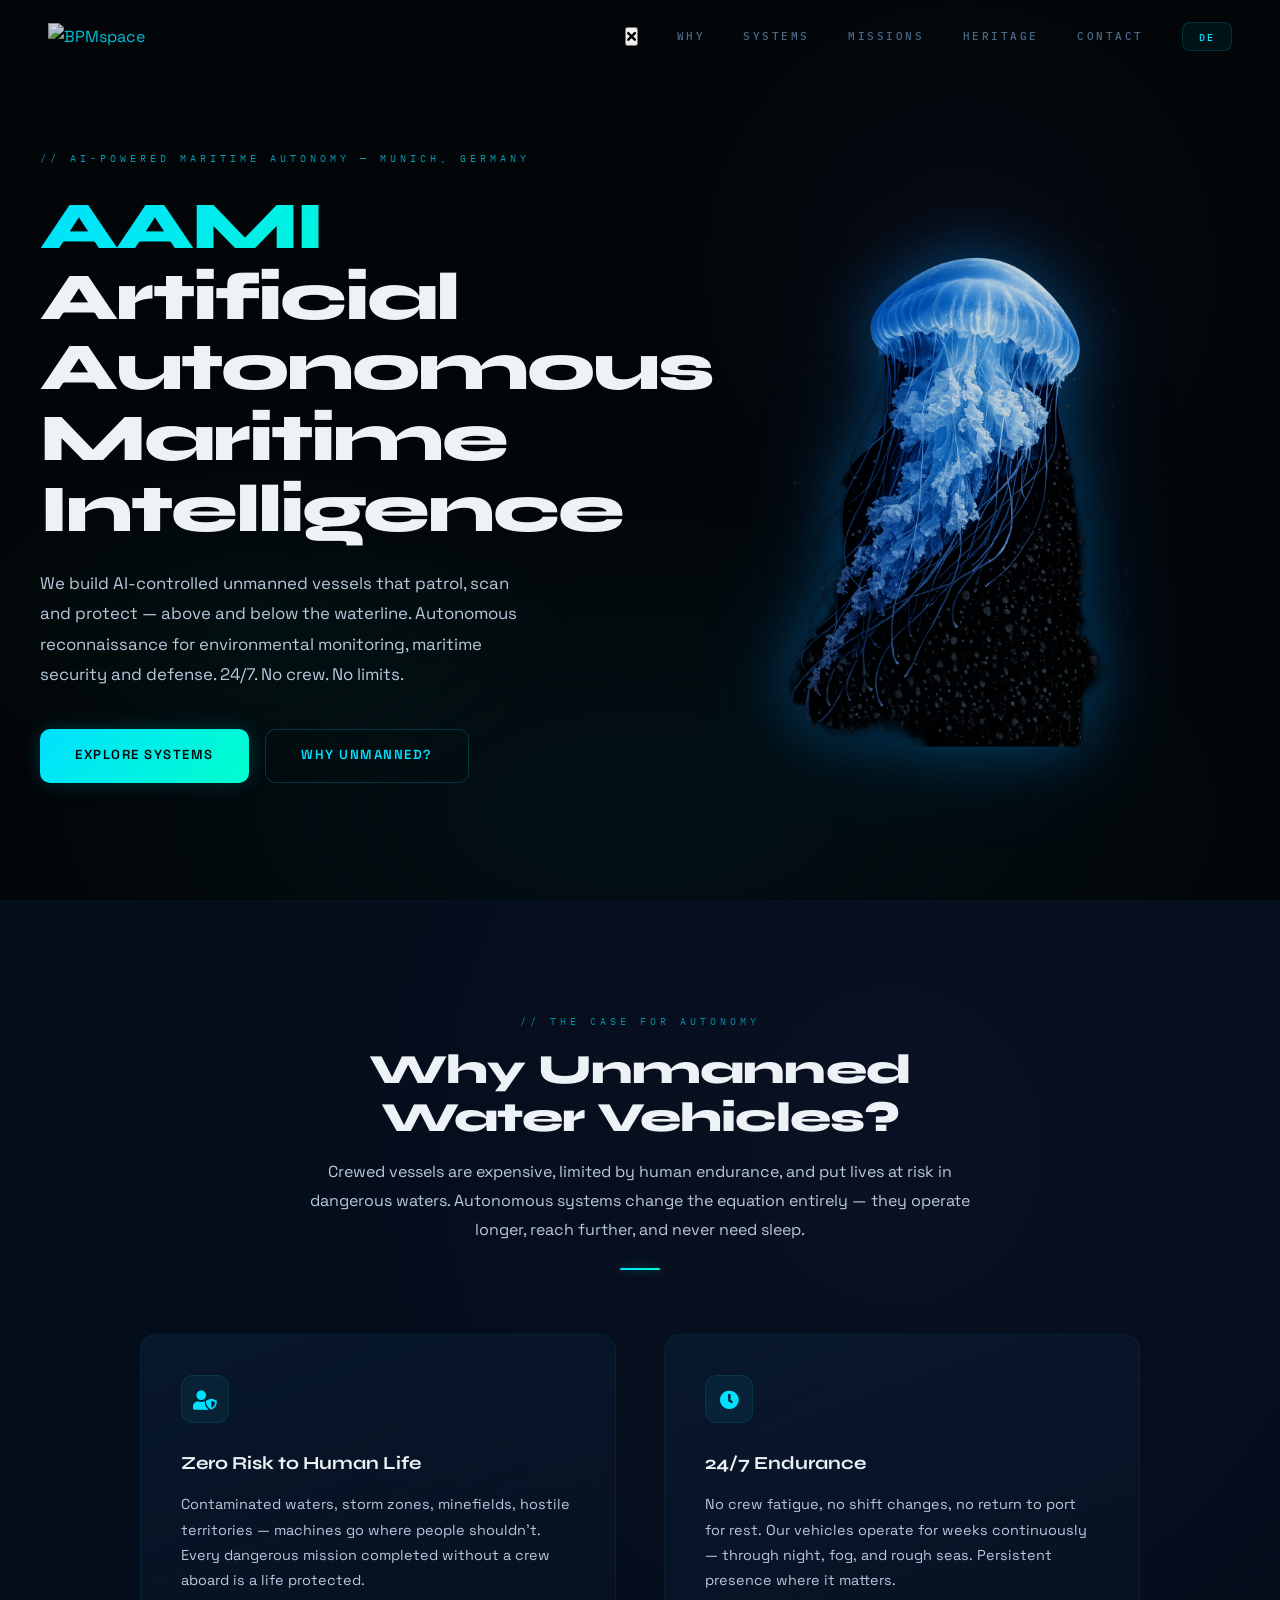
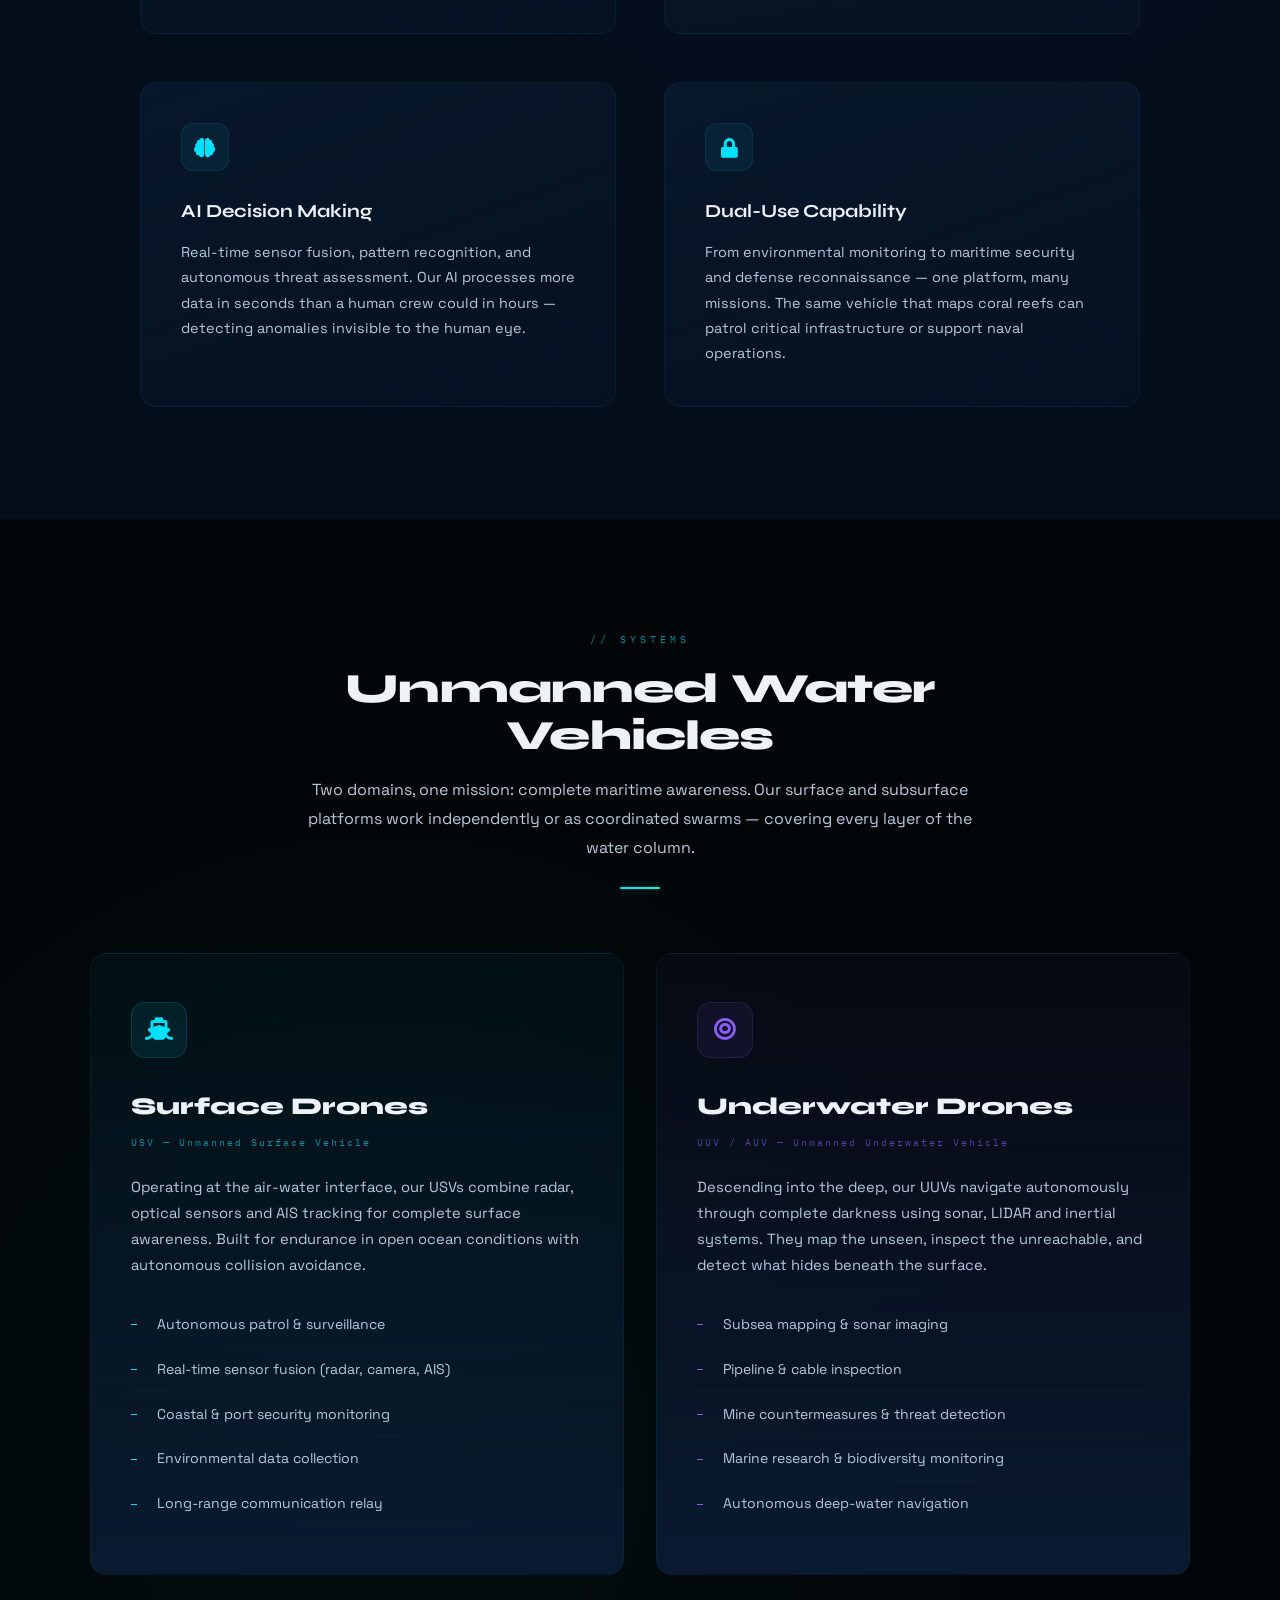
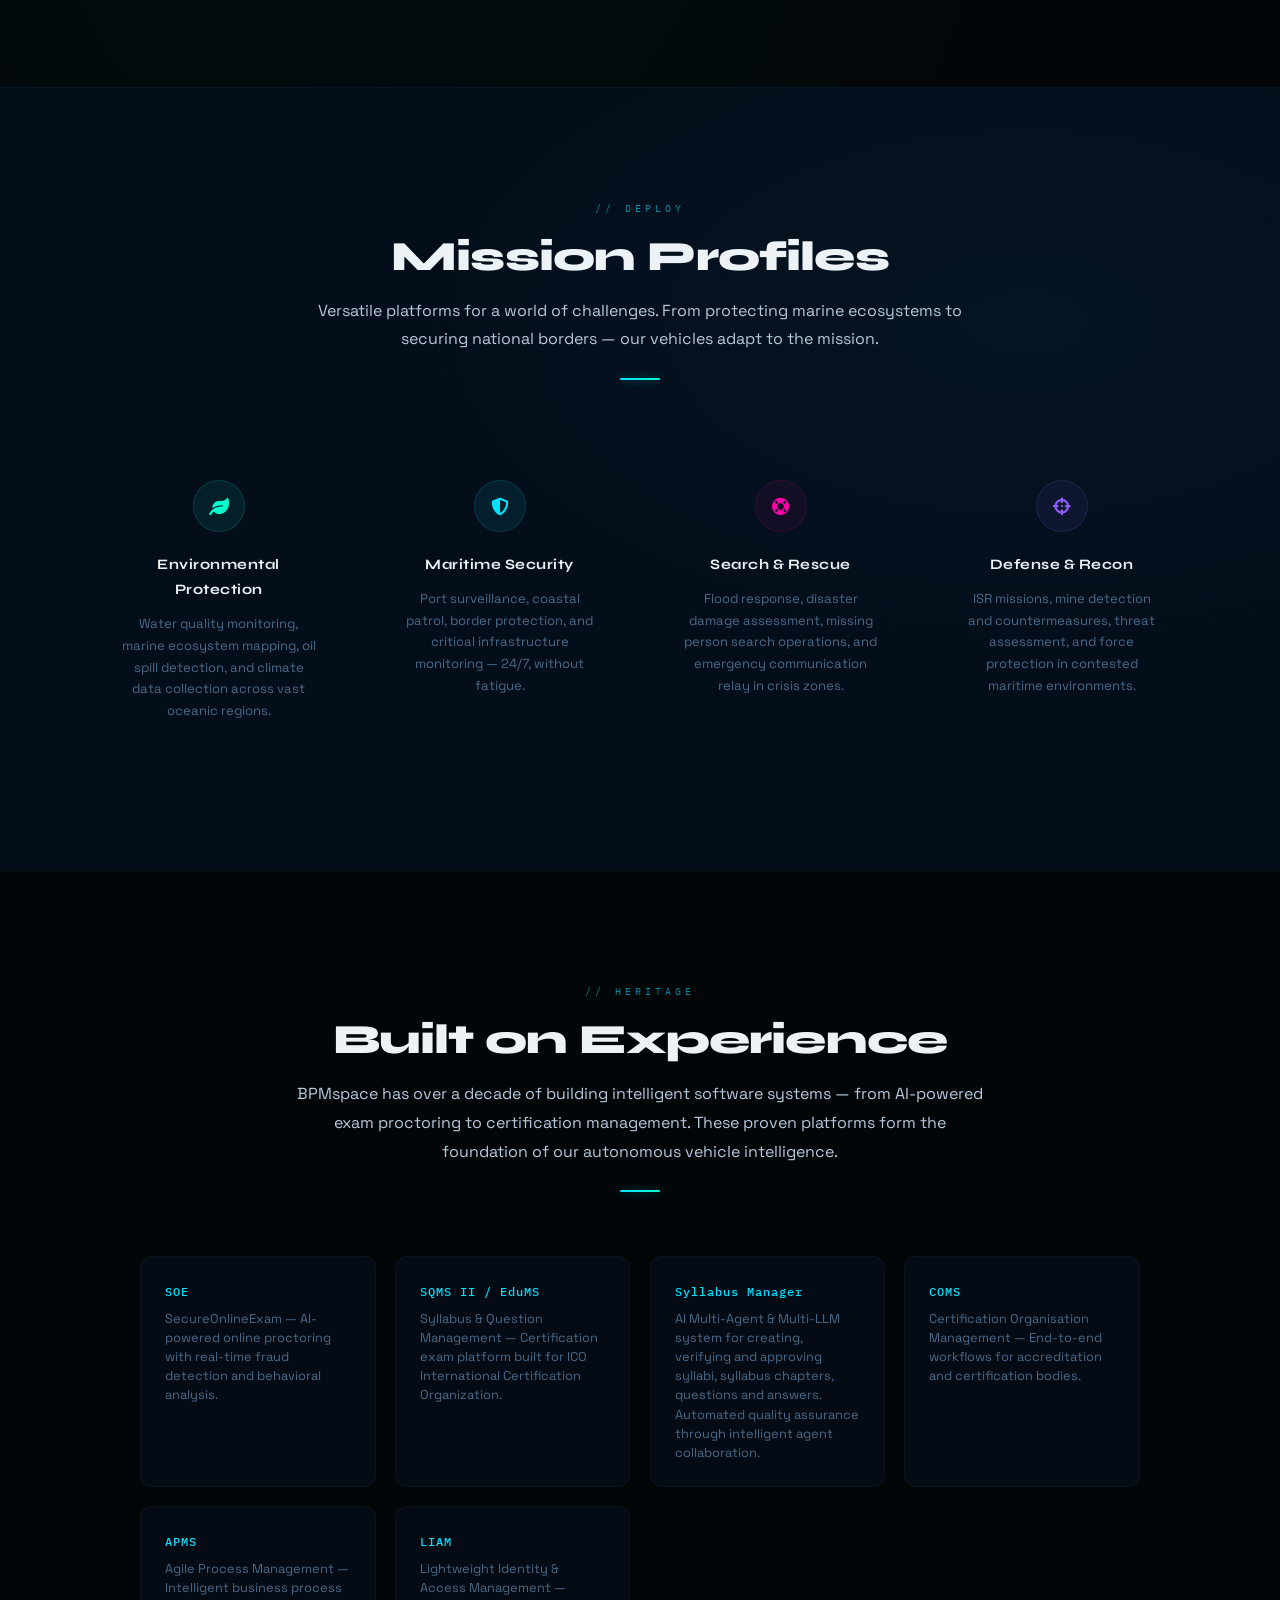
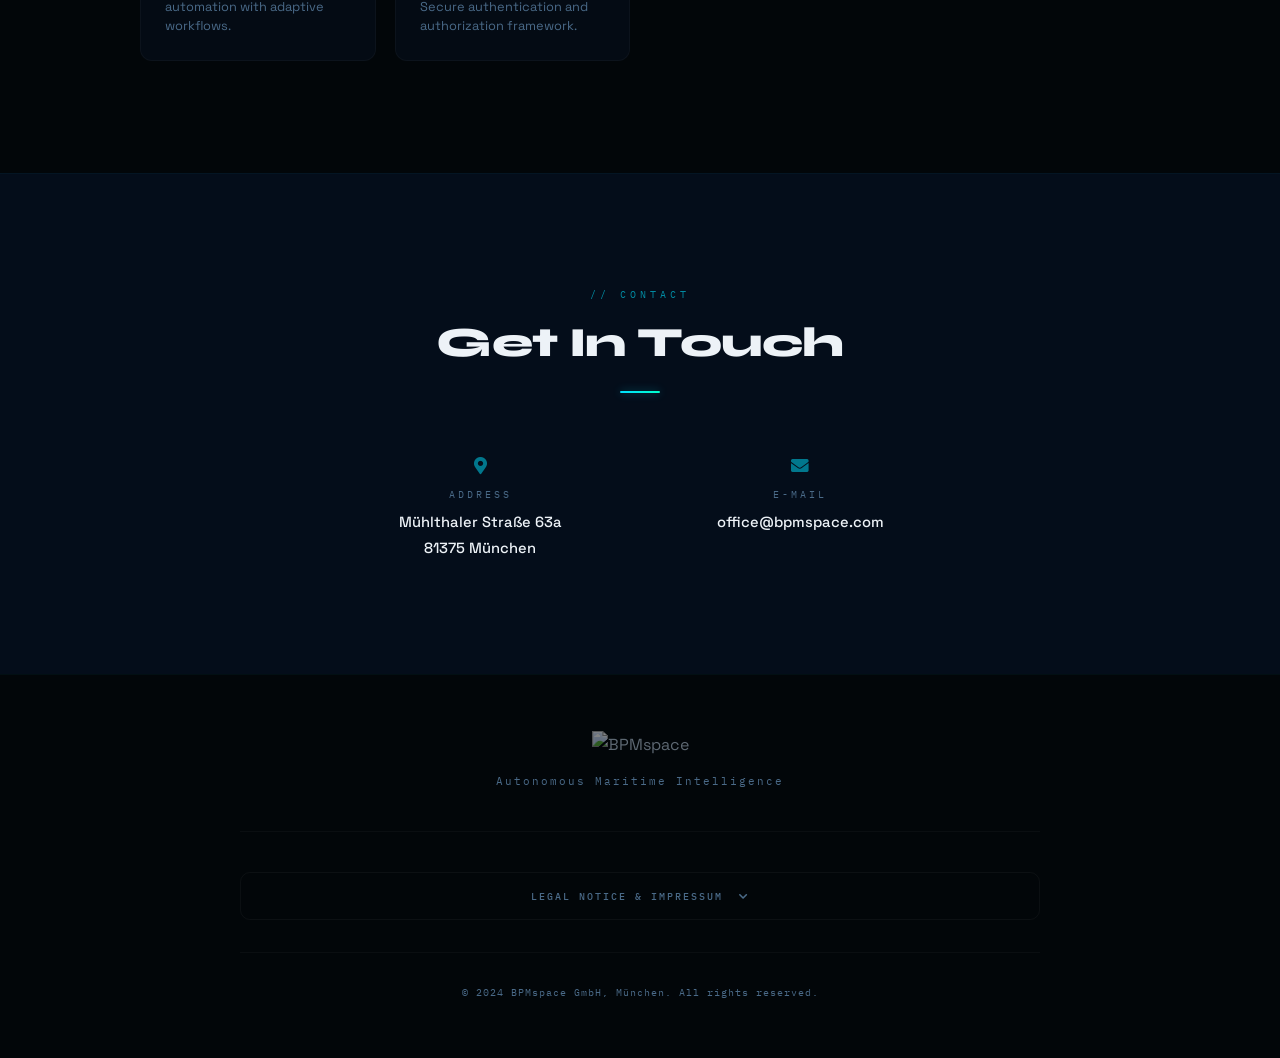
==== commit a8dec377: "AAMI headline: Artificial Autonomous Maritime Intelligence https://claude.ai/code/session_01XAKo3nVe" ====
--- a/ddd60e7b-deee-4c54-92e2-0afe97db9af1/index.html
+++ b/ddd60e7b-deee-4c54-92e2-0afe97db9af1/index.html
@@ -36,8 +36,8 @@
                 <span class="lang-de">// KI-gesteuerte Maritime Autonomie — München, Deutschland</span>
             </div>
             <h1>
-                <span class="lang-en"><em>AI Maritime Drones.</em><br>Surface. Subsea. Autonomous.</span>
-                <span class="lang-de"><em>KI Maritime Drohnen.</em><br>Überwasser. Untersee. Autonom.</span>
+                <span class="lang-en"><em>AAMI</em><br>Artificial Autonomous<br>Maritime Intelligence</span>
+                <span class="lang-de"><em>AAMI</em><br>Künstliche Autonome<br>Maritime Intelligenz</span>
             </h1>
             <p class="hero-desc">
                 <span class="lang-en">We build AI-controlled unmanned vessels that patrol, scan and protect — above and below the waterline. Autonomous reconnaissance for environmental monitoring, maritime security and defense. 24/7. No crew. No limits.</span>
